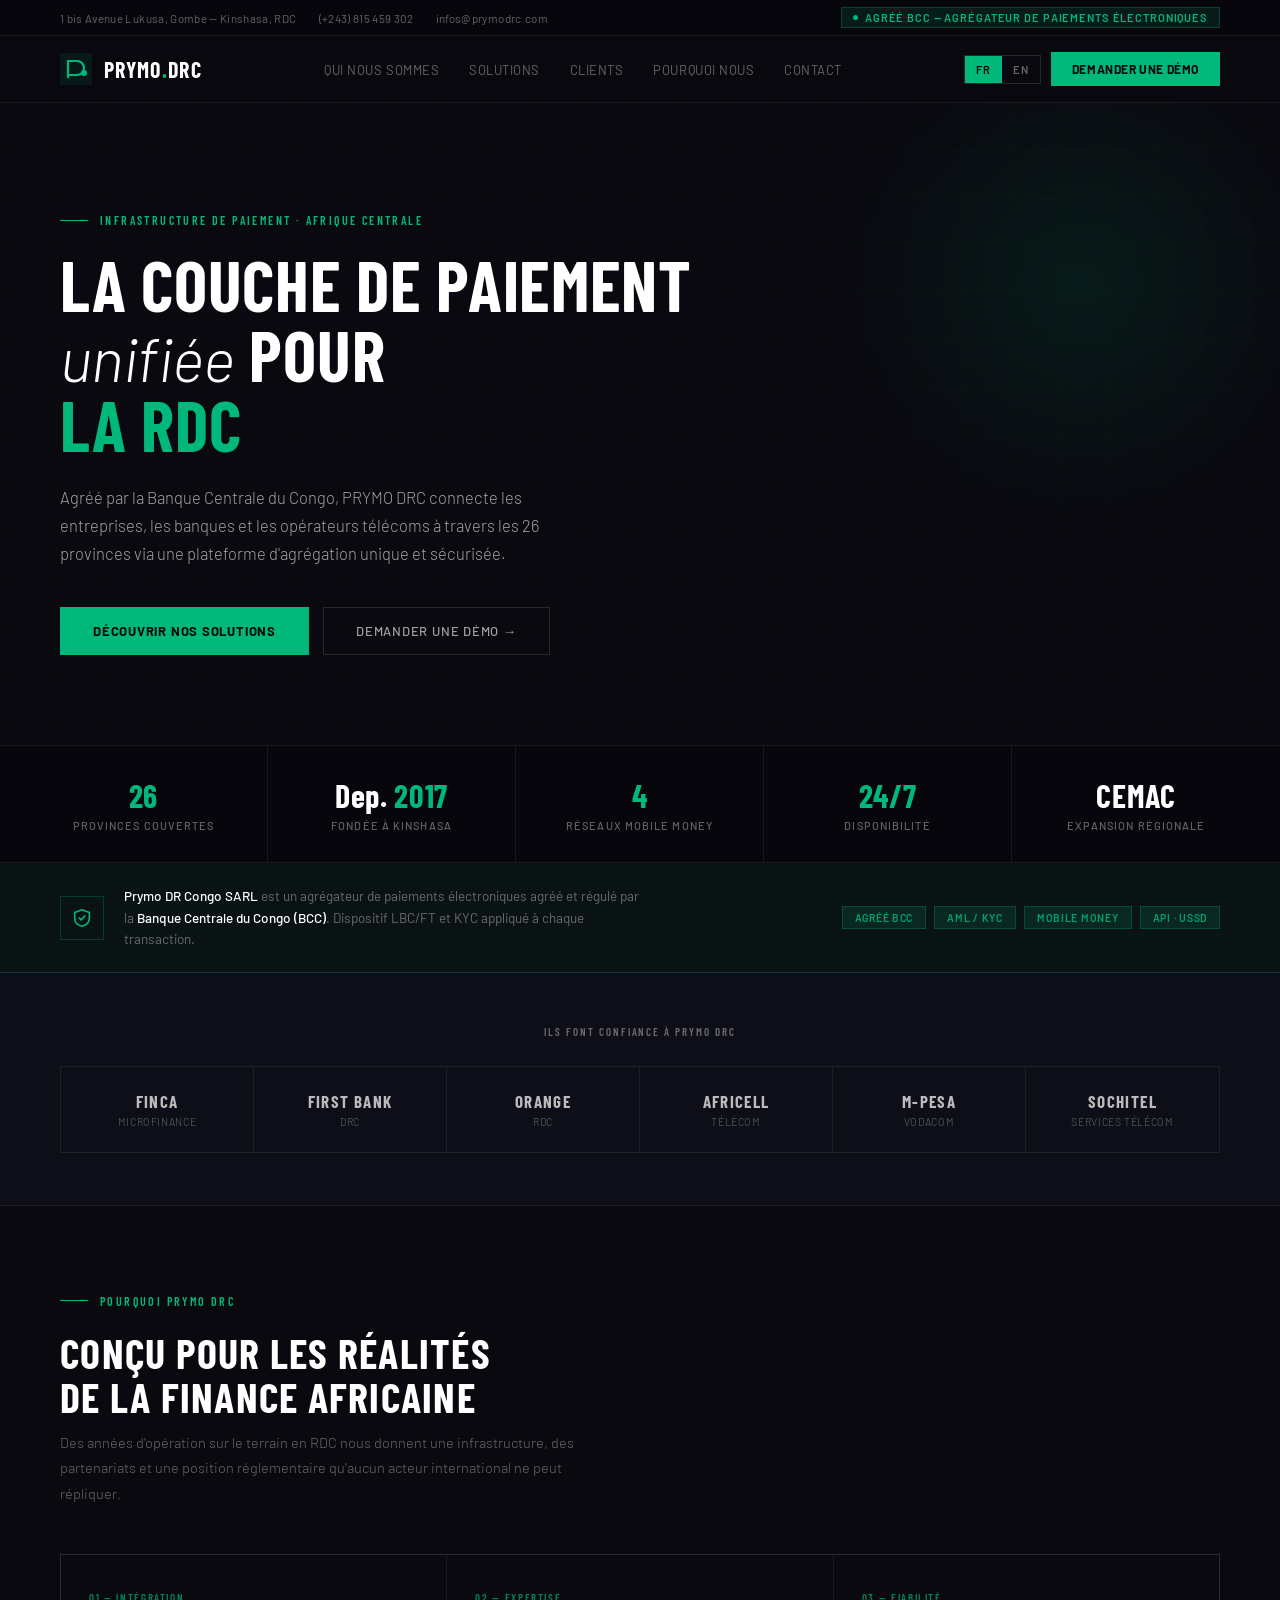
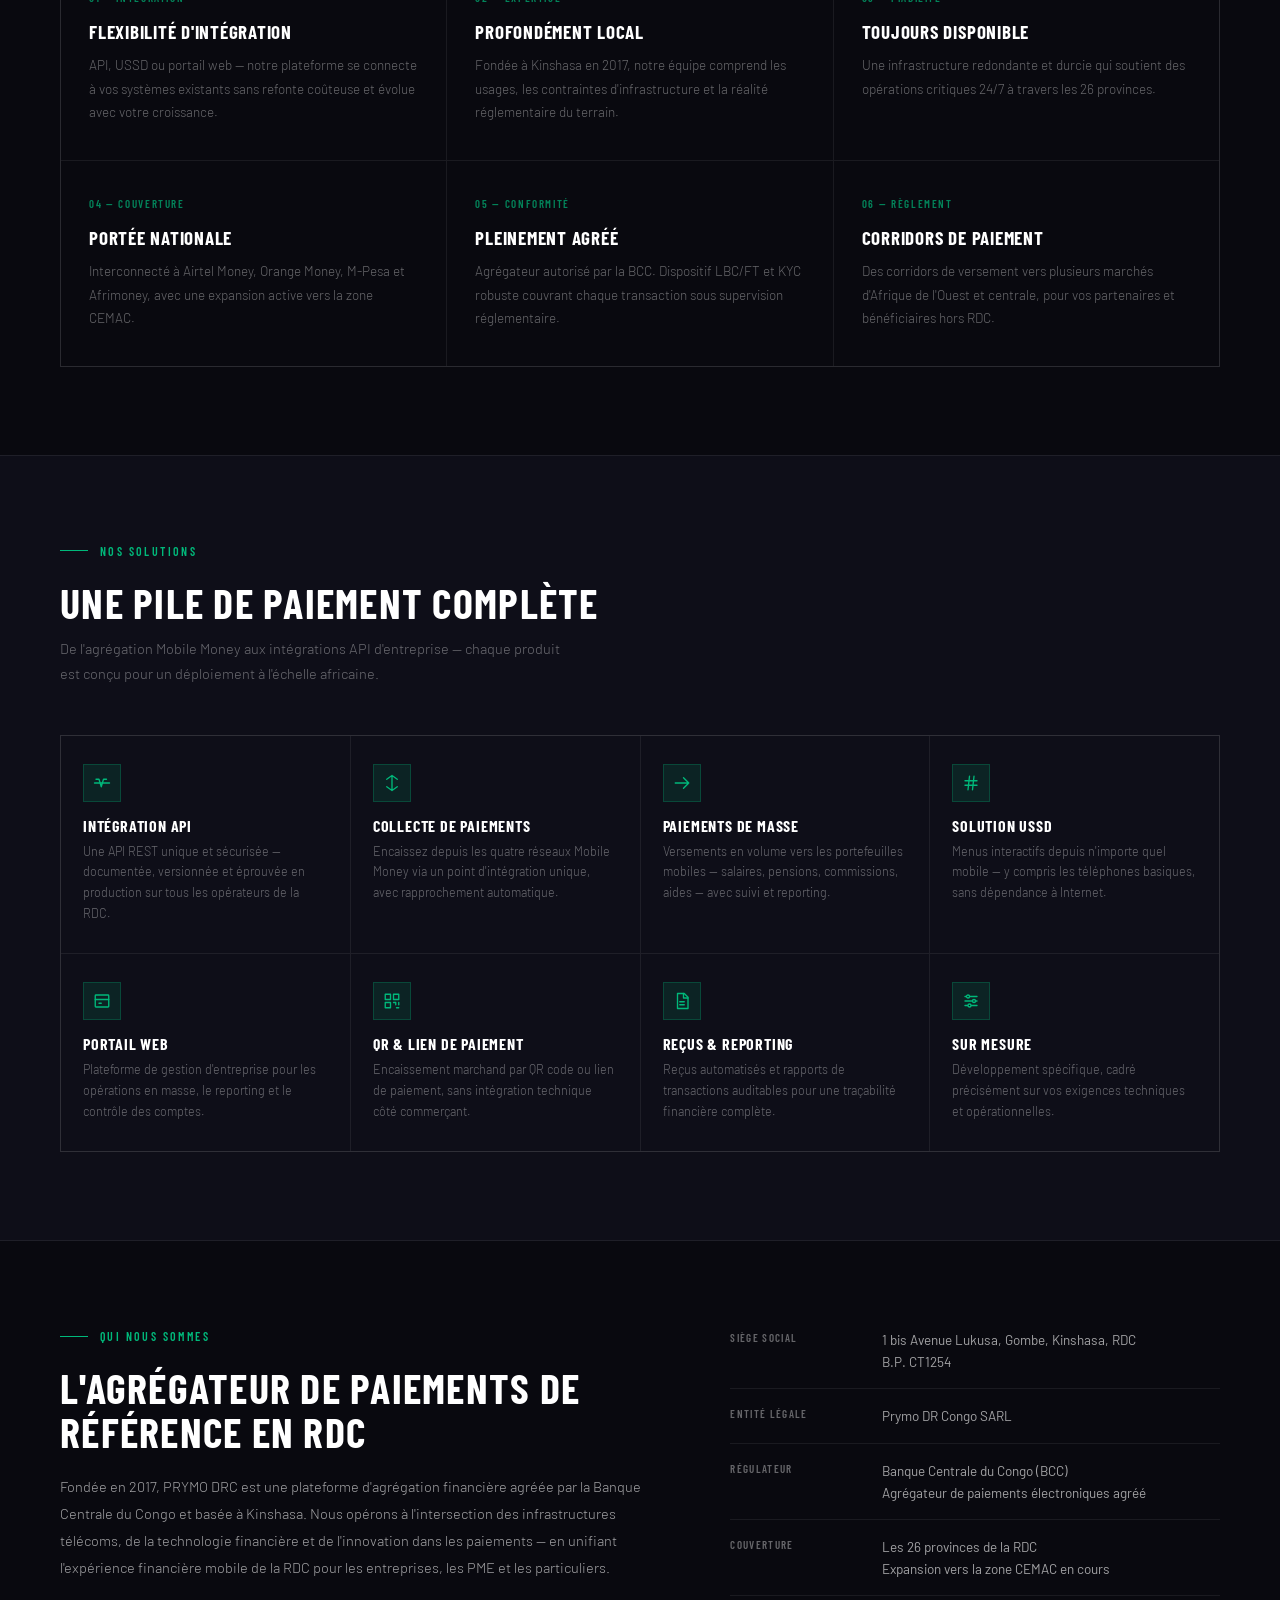
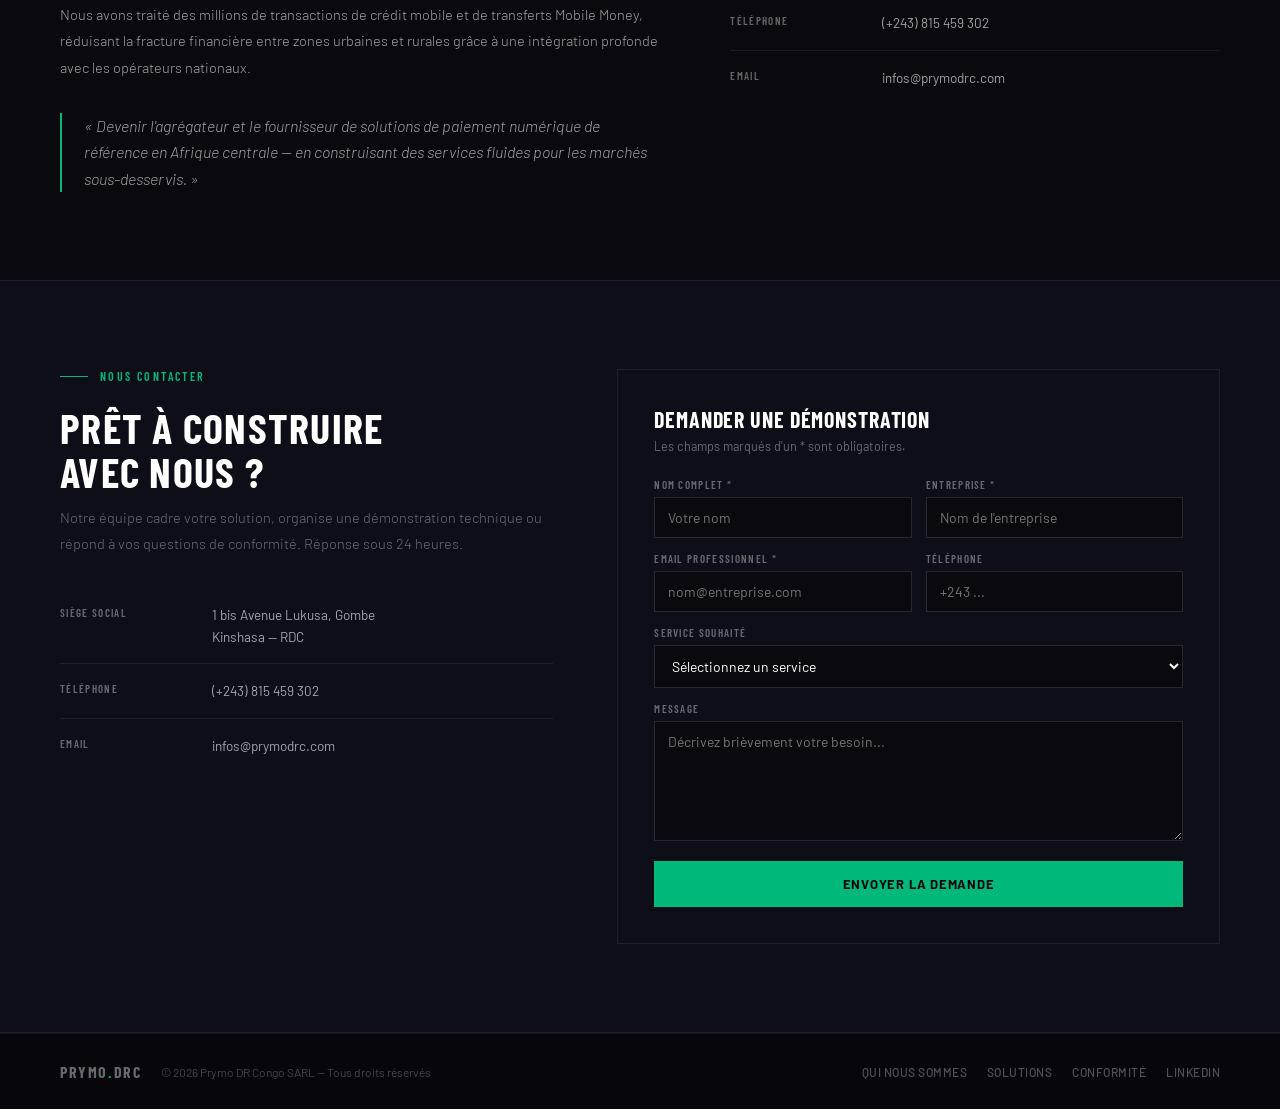
==== index.html @ 3dcab53c "Site prymodrc.com — page bilingue FR/EN, migration Wix vers GitHub Pages Co-Authored-By: Claude Fabl" ====
<!DOCTYPE html>
<html lang="fr">
<head>
<meta charset="UTF-8">
<meta name="viewport" content="width=device-width, initial-scale=1.0">
<title>PRYMO DRC — Agrégateur de paiements agréé BCC</title>
<meta name="description" content="PRYMO DR Congo : agrégateur de paiements électroniques agréé par la Banque Centrale du Congo. Mobile Money, API, USSD et solutions de paiement pour les entreprises en RDC.">
<meta name="author" content="Prymo DR Congo SARL">
<meta name="theme-color" content="#09090F">
<meta property="og:type" content="website">
<meta property="og:title" content="PRYMO DRC — Agrégateur de paiements agréé BCC">
<meta property="og:description" content="La couche de paiement unifiée de la RDC. Agréé par la Banque Centrale du Congo, interconnecté à tous les réseaux Mobile Money.">
<meta property="og:url" content="https://prymodrc.com">
<meta name="twitter:card" content="summary_large_image">
<link rel="canonical" href="https://prymodrc.com">
<link rel="icon" href="favicon.svg" type="image/svg+xml">
<link rel="preconnect" href="https://fonts.googleapis.com">
<link href="https://fonts.googleapis.com/css2?family=Barlow:ital,wght@0,300;0,400;0,500;0,600;0,700;1,300;1,400&family=Barlow+Condensed:wght@500;600;700&display=swap" rel="stylesheet">
<style>
  :root{
    --bg:#09090F; --bg2:#0E0E18; --bg3:#141420; --bg0:#06060C;
    --g:#00B87A; --g-dim:rgba(0,184,122,.12); --g-border:rgba(0,184,122,.25);
    --line:rgba(255,255,255,.07); --line2:rgba(255,255,255,.12);
    --dim:rgba(255,255,255,.38); --mid:rgba(255,255,255,.62); --white:#fff;
    --cond:'Barlow Condensed',sans-serif; --body:'Barlow',sans-serif;
  }
  *{box-sizing:border-box;margin:0;padding:0}
  html{scroll-behavior:smooth;scroll-padding-top:80px}
  body{background:var(--bg);color:var(--white);font-family:var(--body);font-weight:400;font-size:15px;-webkit-font-smoothing:antialiased;overflow-x:hidden}
  a{color:inherit}
  .wrap{max-width:1240px;margin:0 auto;padding:0 40px}

  /* UTILITY BAR */
  .ut{background:var(--bg0);border-bottom:1px solid var(--line);font-size:11.5px;color:var(--dim);letter-spacing:.03em}
  .ut .wrap{display:flex;justify-content:space-between;align-items:center;gap:20px;padding-top:7px;padding-bottom:7px}
  .ut-l{display:flex;gap:22px;flex-wrap:wrap}
  .ut-l a{text-decoration:none;color:var(--dim)} .ut-l a:hover{color:var(--mid)}
  .bcc-pill{display:inline-flex;align-items:center;gap:7px;background:var(--g-dim);border:1px solid var(--g-border);color:var(--g);padding:3px 11px;font-size:11px;letter-spacing:.08em;font-weight:600;text-transform:uppercase;white-space:nowrap}
  .bcc-dot{width:5px;height:5px;border-radius:50%;background:var(--g)}

  /* NAV */
  nav{background:rgba(9,9,15,.97);backdrop-filter:blur(20px);border-bottom:1px solid var(--line);position:sticky;top:0;z-index:100}
  nav .wrap{display:flex;justify-content:space-between;align-items:center;height:66px}
  .logo-mark{display:flex;align-items:center;gap:12px;text-decoration:none}
  .logo-text{font-family:var(--cond);font-size:22px;font-weight:700;letter-spacing:.06em;color:var(--white);text-transform:uppercase}
  .logo-text span{color:var(--g)}
  .nav-links{display:flex;gap:30px;list-style:none}
  .nav-links a{font-size:13px;color:var(--dim);text-decoration:none;letter-spacing:.04em;text-transform:uppercase;transition:color .2s}
  .nav-links a:hover,.nav-links a.active{color:var(--white)}
  .nav-r{display:flex;gap:10px;align-items:center}
  .lang{display:flex;border:1px solid var(--line2)}
  .lang button{background:transparent;border:none;color:var(--dim);font-family:var(--body);font-size:11px;font-weight:600;letter-spacing:.08em;padding:7px 11px;cursor:pointer}
  .lang button.active{background:var(--g);color:var(--bg0)}
  .btn-g{padding:9px 20px;background:var(--g);border:1px solid var(--g);color:var(--bg0);font-size:12px;font-weight:700;cursor:pointer;font-family:var(--body);letter-spacing:.05em;text-transform:uppercase;text-decoration:none;display:inline-block;transition:filter .2s}
  .btn-g:hover{filter:brightness(1.1)}
  .burger{display:none;background:none;border:none;cursor:pointer;padding:8px}
  .burger span{display:block;width:22px;height:2px;background:var(--white);margin:5px 0}
  .mobile{display:none;position:fixed;inset:0;background:var(--bg0);z-index:200;flex-direction:column;align-items:center;justify-content:center;gap:28px}
  .mobile.open{display:flex}
  .mobile a{font-family:var(--cond);font-size:26px;letter-spacing:.06em;text-transform:uppercase;color:var(--white);text-decoration:none}
  .mobile .close{position:absolute;top:20px;right:24px;background:none;border:none;color:var(--white);font-size:30px;cursor:pointer}

  /* HERO */
  .hero{padding:110px 0 90px;position:relative;overflow:hidden}
  .hero-grid{position:absolute;inset:0;background-image:linear-gradient(rgba(0,184,122,.025) 1px,transparent 1px),linear-gradient(90deg,rgba(0,184,122,.025) 1px,transparent 1px);background-size:48px 48px}
  .hero-glow{position:absolute;right:-60px;top:-80px;width:520px;height:520px;border-radius:50%;background:radial-gradient(circle,rgba(0,184,122,.1) 0%,transparent 65%);pointer-events:none}
  .hero-inner{position:relative;z-index:1;max-width:700px}
  .eyebrow{font-family:var(--cond);font-size:12px;font-weight:600;letter-spacing:.2em;text-transform:uppercase;color:var(--g);display:flex;align-items:center;gap:12px;margin-bottom:22px}
  .eyebrow::before{content:'';width:28px;height:1px;background:var(--g);flex-shrink:0}
  .hero h1{font-family:var(--cond);font-size:clamp(44px,6.5vw,70px);line-height:1;font-weight:700;letter-spacing:.01em;text-transform:uppercase;margin-bottom:24px}
  .hero h1 .lo{font-weight:300;font-style:italic;text-transform:none;font-family:var(--body);font-size:.88em;letter-spacing:-.01em}
  .hero h1 .hi{color:var(--g)}
  .hero-sub{font-size:16.5px;font-weight:300;color:var(--mid);line-height:1.7;max-width:540px;margin-bottom:40px}
  .hero-actions{display:flex;gap:14px;flex-wrap:wrap}
  .btn-lg-g{padding:15px 32px;background:var(--g);border:1px solid var(--g);color:var(--bg0);font-size:13px;font-weight:700;font-family:var(--body);letter-spacing:.06em;text-transform:uppercase;text-decoration:none;display:inline-flex;align-items:center;gap:8px;transition:filter .2s}
  .btn-lg-g:hover{filter:brightness(1.1)}
  .btn-lg-o{padding:15px 32px;border:1px solid var(--line2);background:transparent;color:var(--mid);font-size:13px;font-weight:500;font-family:var(--body);letter-spacing:.06em;text-transform:uppercase;text-decoration:none;display:inline-flex;align-items:center;gap:8px;transition:border-color .2s,color .2s}
  .btn-lg-o:hover{border-color:var(--g);color:var(--white)}

  /* STATS */
  .stats{background:var(--bg0);border-top:1px solid var(--line);border-bottom:1px solid var(--line)}
  .stats .wrap{display:grid;grid-template-columns:repeat(5,1fr);padding:0}
  .st{padding:30px 20px;text-align:center;border-right:1px solid var(--line)}
  .st:last-child{border-right:none}
  .st-n{font-family:var(--cond);font-size:32px;font-weight:700;letter-spacing:.02em}
  .st-n span{color:var(--g)}
  .st-l{font-size:11px;font-weight:500;letter-spacing:.1em;text-transform:uppercase;color:var(--dim);margin-top:5px}

  /* COMPLIANCE */
  .comp{background:rgba(0,184,122,.05);border-bottom:1px solid var(--g-border)}
  .comp .wrap{display:flex;align-items:center;justify-content:space-between;gap:24px;padding-top:22px;padding-bottom:22px}
  .comp-l{display:flex;align-items:center;gap:20px}
  .comp-icon{width:44px;height:44px;border:1px solid var(--g-border);display:flex;align-items:center;justify-content:center;flex-shrink:0;color:var(--g)}
  .comp-p{font-size:13.5px;color:var(--dim);line-height:1.6;max-width:520px}
  .comp-p strong{color:var(--white);font-weight:500}
  .comp-tags{display:flex;gap:8px;flex-wrap:wrap;justify-content:flex-end}
  .ctag{font-size:10.5px;font-weight:600;padding:4px 12px;border:1px solid var(--g-border);color:rgba(0,184,122,.85);letter-spacing:.07em;text-transform:uppercase;background:var(--g-dim);white-space:nowrap}

  /* CLIENTS */
  .clients{background:var(--bg2);padding:52px 0;border-bottom:1px solid var(--line)}
  .cli-lbl{font-family:var(--cond);font-size:11px;font-weight:600;letter-spacing:.18em;text-transform:uppercase;color:var(--dim);text-align:center;margin-bottom:28px}
  .logos-row{display:grid;grid-template-columns:repeat(6,1fr);border:1px solid var(--line)}
  .logo-c{padding:24px 12px;display:flex;flex-direction:column;align-items:center;justify-content:center;border-right:1px solid var(--line);gap:4px}
  .logo-c:last-child{border-right:none}
  .logo-c:hover{background:rgba(255,255,255,.03)}
  .lc-n{font-family:var(--cond);font-size:17px;font-weight:700;letter-spacing:.08em;text-transform:uppercase;color:rgba(255,255,255,.72)}
  .lc-s{font-size:10.5px;letter-spacing:.06em;text-transform:uppercase;color:rgba(255,255,255,.28)}

  /* SECTIONS */
  .sec{padding:88px 0}
  .sec-alt{background:var(--bg2);border-top:1px solid var(--line);border-bottom:1px solid var(--line)}
  .sec-h{font-family:var(--cond);font-size:clamp(32px,4vw,42px);font-weight:700;letter-spacing:.03em;text-transform:uppercase;line-height:1.05;margin-bottom:12px}
  .sec-p{font-size:14.5px;font-weight:300;color:var(--dim);line-height:1.75;max-width:520px;margin-bottom:48px}

  /* WHY */
  .why-grid{display:grid;grid-template-columns:repeat(3,1fr);gap:1px;background:var(--line);border:1px solid var(--line)}
  .wc{background:var(--bg);padding:36px 28px;transition:background .2s}
  .wc:hover{background:var(--bg3)}
  .wc-n{font-family:var(--cond);font-size:11px;font-weight:600;letter-spacing:.15em;color:var(--g);opacity:.7;margin-bottom:16px;text-transform:uppercase}
  .wc-t{font-family:var(--cond);font-size:19px;font-weight:700;letter-spacing:.04em;text-transform:uppercase;margin-bottom:10px}
  .wc-b{font-size:13.5px;font-weight:300;color:var(--dim);line-height:1.75}

  /* SOLUTIONS */
  .sol-grid{display:grid;grid-template-columns:repeat(4,1fr);gap:1px;background:var(--line);border:1px solid var(--line)}
  .sc{background:var(--bg2);padding:28px 22px;border-bottom:2px solid transparent;transition:background .2s,border-color .2s}
  .sc:hover{background:var(--bg3);border-bottom-color:var(--g)}
  .sc-icon{width:38px;height:38px;border:1px solid var(--g-border);display:flex;align-items:center;justify-content:center;margin-bottom:14px;color:var(--g);background:var(--g-dim)}
  .sc-icon svg{width:18px;height:18px}
  .sc-t{font-family:var(--cond);font-size:16px;font-weight:700;letter-spacing:.05em;text-transform:uppercase;margin-bottom:6px}
  .sc-d{font-size:12.5px;font-weight:300;color:var(--dim);line-height:1.65}

  /* ABOUT */
  .about-grid{display:grid;grid-template-columns:1.1fr .9fr;gap:72px;align-items:start}
  .ab-body{font-size:14.5px;font-weight:300;color:var(--mid);line-height:1.85;margin-bottom:20px}
  .ab-quote{border-left:2px solid var(--g);padding-left:22px;margin-top:32px}
  .ab-quote p{font-size:16px;font-style:italic;font-weight:300;color:var(--mid);line-height:1.65}
  .ir{display:grid;grid-template-columns:140px 1fr;gap:12px;padding:16px 0;border-bottom:1px solid var(--line);align-items:start}
  .ir:first-child{padding-top:0} .ir:last-child{border-bottom:none}
  .ik{font-family:var(--cond);font-size:11px;font-weight:600;letter-spacing:.12em;text-transform:uppercase;color:var(--dim);padding-top:2px}
  .iv{font-size:13.5px;color:var(--mid);line-height:1.6}
  .iv a{text-decoration:none} .iv a:hover{color:var(--white)}

  /* CONTACT */
  .contact-grid{display:grid;grid-template-columns:.9fr 1.1fr;gap:64px;align-items:start}
  .form{border:1px solid var(--line);background:var(--bg2);padding:36px}
  .form h3{font-family:var(--cond);font-size:22px;font-weight:700;letter-spacing:.04em;text-transform:uppercase;margin-bottom:6px}
  .form-sub{font-size:12.5px;color:var(--dim);margin-bottom:24px}
  .row{display:grid;grid-template-columns:1fr 1fr;gap:14px}
  .fg{display:flex;flex-direction:column;gap:6px;margin-bottom:14px}
  .fg label{font-family:var(--cond);font-size:11px;font-weight:600;letter-spacing:.12em;text-transform:uppercase;color:var(--dim)}
  .fg input,.fg select,.fg textarea{background:var(--bg);border:1px solid var(--line2);color:var(--white);font-family:var(--body);font-size:14px;padding:11px 13px;outline:none;transition:border-color .2s;width:100%}
  .fg input:focus,.fg select:focus,.fg textarea:focus{border-color:var(--g)}
  .fg select option{background:var(--bg)}
  .fg textarea{min-height:120px;resize:vertical}
  .form .btn-lg-g{border:none;cursor:pointer;width:100%;justify-content:center;margin-top:6px}

  /* FOOTER */
  footer{background:var(--bg0);border-top:1px solid var(--line);padding:28px 0}
  footer .wrap{display:flex;justify-content:space-between;align-items:center;gap:20px;flex-wrap:wrap}
  .fl{display:flex;align-items:center;gap:20px;flex-wrap:wrap}
  .f-brand{font-family:var(--cond);font-size:16px;font-weight:700;letter-spacing:.1em;text-transform:uppercase;color:rgba(255,255,255,.4)}
  .f-brand span{color:var(--g)}
  .f-copy{font-size:12px;color:rgba(255,255,255,.25)}
  .f-links{display:flex;gap:20px;flex-wrap:wrap}
  .f-links a{font-size:12px;font-weight:500;letter-spacing:.04em;text-transform:uppercase;color:rgba(255,255,255,.3);text-decoration:none}
  .f-links a:hover{color:rgba(255,255,255,.6)}

  .reveal{opacity:0;transform:translateY(22px);transition:opacity .7s ease,transform .7s ease}
  .reveal.visible{opacity:1;transform:none}

  @media (max-width:1024px){
    .stats .wrap{grid-template-columns:repeat(3,1fr)} .st:nth-child(3n){border-right:none} .st{border-bottom:1px solid var(--line)}
    .why-grid{grid-template-columns:repeat(2,1fr)} .sol-grid{grid-template-columns:repeat(2,1fr)}
    .logos-row{grid-template-columns:repeat(3,1fr)} .logo-c:nth-child(3n){border-right:none} .logo-c{border-bottom:1px solid var(--line)}
    .about-grid,.contact-grid{grid-template-columns:1fr;gap:44px}
    .comp .wrap{flex-direction:column;align-items:flex-start} .comp-tags{justify-content:flex-start}
  }
  @media (max-width:768px){
    .wrap{padding:0 20px}
    .ut{display:none}
    .nav-links,.nav-r .btn-g{display:none} .burger{display:block}
    .hero{padding:72px 0 60px}
    .stats .wrap{grid-template-columns:repeat(2,1fr)} .st:nth-child(3n){border-right:1px solid var(--line)} .st:nth-child(2n){border-right:none} .st:last-child{grid-column:1/-1;border-bottom:none}
    .why-grid,.sol-grid{grid-template-columns:1fr}
    .logos-row{grid-template-columns:repeat(2,1fr)} .logo-c:nth-child(3n){border-right:1px solid var(--line)} .logo-c:nth-child(2n){border-right:none}
    .row{grid-template-columns:1fr} .form{padding:24px}
    .sec{padding:64px 0}
    .ir{grid-template-columns:1fr;gap:4px}
  }
</style>
</head>
<body>

<!-- UTILITY BAR -->
<div class="ut"><div class="wrap">
  <div class="ut-l">
    <span>1 bis Avenue Lukusa, Gombe — Kinshasa, RDC</span>
    <a href="tel:+243815459302">(+243) 815 459 302</a>
    <a href="mailto:infos@prymodrc.com">infos@prymodrc.com</a>
  </div>
  <div class="bcc-pill"><span class="bcc-dot"></span><span data-i18n="ut_pill">Agréé BCC — Agrégateur de paiements électroniques</span></div>
</div></div>

<!-- NAV -->
<nav id="navbar"><div class="wrap">
  <a href="#" class="logo-mark" aria-label="PRYMO DRC">
    <svg width="32" height="32" viewBox="0 0 32 32" fill="none" aria-hidden="true"><rect width="32" height="32" fill="rgba(0,184,122,.1)"/><path d="M8 24V8h9a7 7 0 010 14H8" stroke="#00B87A" stroke-width="2.2" stroke-linecap="square"/><circle cx="24" cy="20" r="3" fill="#00B87A"/></svg>
    <div class="logo-text">PRYMO<span>.</span>DRC</div>
  </a>
  <ul class="nav-links">
    <li><a href="#about" data-i18n="nav_about">Qui nous sommes</a></li>
    <li><a href="#solutions" data-i18n="nav_sol">Solutions</a></li>
    <li><a href="#clients" data-i18n="nav_cli">Clients</a></li>
    <li><a href="#why" data-i18n="nav_why">Pourquoi nous</a></li>
    <li><a href="#contact">Contact</a></li>
  </ul>
  <div class="nav-r">
    <div class="lang"><button class="lang-btn active" onclick="switchLang('fr')">FR</button><button class="lang-btn" onclick="switchLang('en')">EN</button></div>
    <a href="#contact" class="btn-g" data-i18n="nav_cta">Demander une démo</a>
    <button class="burger" aria-label="Menu" onclick="document.querySelector('.mobile').classList.add('open')"><span></span><span></span><span></span></button>
  </div>
</div></nav>
<div class="mobile">
  <button class="close" aria-label="Fermer" onclick="this.parentElement.classList.remove('open')">&#10005;</button>
  <a href="#about" data-i18n="nav_about">Qui nous sommes</a>
  <a href="#solutions" data-i18n="nav_sol">Solutions</a>
  <a href="#clients" data-i18n="nav_cli">Clients</a>
  <a href="#why" data-i18n="nav_why">Pourquoi nous</a>
  <a href="#contact">Contact</a>
  <div class="lang"><button class="lang-btn active" onclick="switchLang('fr')">FR</button><button class="lang-btn" onclick="switchLang('en')">EN</button></div>
</div>

<!-- HERO -->
<section class="hero" id="top">
  <div class="hero-grid"></div><div class="hero-glow"></div>
  <div class="wrap"><div class="hero-inner">
    <div class="eyebrow" data-i18n="hero_ey">Infrastructure de paiement · Afrique centrale</div>
    <h1 data-i18n-html="hero_h1">La couche de paiement<br><span class="lo">unifiée</span> pour<br><span class="hi">la RDC</span></h1>
    <p class="hero-sub" data-i18n="hero_sub">Agréé par la Banque Centrale du Congo, PRYMO DRC connecte les entreprises, les banques et les opérateurs télécoms à travers les 26 provinces via une plateforme d'agrégation unique et sécurisée.</p>
    <div class="hero-actions">
      <a href="#solutions" class="btn-lg-g" data-i18n="hero_b1">Découvrir nos solutions</a>
      <a href="#contact" class="btn-lg-o" data-i18n="hero_b2">Demander une démo →</a>
    </div>
  </div></div>
</section>

<!-- STATS -->
<div class="stats"><div class="wrap">
  <div class="st"><div class="st-n"><span>26</span></div><div class="st-l" data-i18n="st1">Provinces couvertes</div></div>
  <div class="st"><div class="st-n" data-i18n-html="st2n">Dep. <span>2017</span></div><div class="st-l" data-i18n="st2">Fondée à Kinshasa</div></div>
  <div class="st"><div class="st-n"><span>4</span></div><div class="st-l" data-i18n="st3">Réseaux Mobile Money</div></div>
  <div class="st"><div class="st-n"><span>24/7</span></div><div class="st-l" data-i18n="st4">Disponibilité</div></div>
  <div class="st"><div class="st-n">CEMAC</div><div class="st-l" data-i18n="st5">Expansion régionale</div></div>
</div></div>

<!-- COMPLIANCE -->
<div class="comp" id="compliance"><div class="wrap">
  <div class="comp-l">
    <div class="comp-icon"><svg width="22" height="22" viewBox="0 0 24 24" fill="none" stroke="currentColor" stroke-width="1.8" stroke-linecap="round" stroke-linejoin="round"><path d="M12 3l8 3v6c0 5-3.5 8-8 9-4.5-1-8-4-8-9V6l8-3z"/><path d="M9 12l2 2 4-4"/></svg></div>
    <p class="comp-p" data-i18n-html="comp_p"><strong>Prymo DR Congo SARL</strong> est un agrégateur de paiements électroniques agréé et régulé par la <strong>Banque Centrale du Congo (BCC)</strong>. Dispositif LBC/FT et KYC appliqué à chaque transaction.</p>
  </div>
  <div class="comp-tags">
    <div class="ctag" data-i18n="tag1">Agréé BCC</div>
    <div class="ctag">AML / KYC</div>
    <div class="ctag">Mobile Money</div>
    <div class="ctag">API · USSD</div>
  </div>
</div></div>

<!-- CLIENTS -->
<div class="clients" id="clients"><div class="wrap">
  <div class="cli-lbl" data-i18n="cli_lbl">Ils font confiance à PRYMO DRC</div>
  <div class="logos-row">
    <div class="logo-c"><div class="lc-n">FINCA</div><div class="lc-s" data-i18n="cl1">Microfinance</div></div>
    <div class="logo-c"><div class="lc-n">First Bank</div><div class="lc-s">DRC</div></div>
    <div class="logo-c"><div class="lc-n">Orange</div><div class="lc-s">RDC</div></div>
    <div class="logo-c"><div class="lc-n">Africell</div><div class="lc-s" data-i18n="cl4">Télécom</div></div>
    <div class="logo-c"><div class="lc-n">M-Pesa</div><div class="lc-s">Vodacom</div></div>
    <div class="logo-c"><div class="lc-n">Sochitel</div><div class="lc-s" data-i18n="cl6">Services télécom</div></div>
  </div>
</div></div>

<!-- WHY -->
<section class="sec" id="why"><div class="wrap">
  <div class="eyebrow reveal" data-i18n="why_ey">Pourquoi PRYMO DRC</div>
  <div class="sec-h reveal" data-i18n-html="why_h">Conçu pour les réalités<br>de la finance africaine</div>
  <p class="sec-p reveal" data-i18n="why_p">Des années d'opération sur le terrain en RDC nous donnent une infrastructure, des partenariats et une position réglementaire qu'aucun acteur international ne peut répliquer.</p>
  <div class="why-grid reveal">
    <div class="wc"><div class="wc-n" data-i18n="w1n">01 — Intégration</div><div class="wc-t" data-i18n="w1t">Flexibilité d'intégration</div><p class="wc-b" data-i18n="w1b">API, USSD ou portail web — notre plateforme se connecte à vos systèmes existants sans refonte coûteuse et évolue avec votre croissance.</p></div>
    <div class="wc"><div class="wc-n" data-i18n="w2n">02 — Expertise</div><div class="wc-t" data-i18n="w2t">Profondément local</div><p class="wc-b" data-i18n="w2b">Fondée à Kinshasa en 2017, notre équipe comprend les usages, les contraintes d'infrastructure et la réalité réglementaire du terrain.</p></div>
    <div class="wc"><div class="wc-n" data-i18n="w3n">03 — Fiabilité</div><div class="wc-t" data-i18n="w3t">Toujours disponible</div><p class="wc-b" data-i18n="w3b">Une infrastructure redondante et durcie qui soutient des opérations critiques 24/7 à travers les 26 provinces.</p></div>
    <div class="wc"><div class="wc-n" data-i18n="w4n">04 — Couverture</div><div class="wc-t" data-i18n="w4t">Portée nationale</div><p class="wc-b" data-i18n="w4b">Interconnecté à Airtel Money, Orange Money, M-Pesa et Afrimoney, avec une expansion active vers la zone CEMAC.</p></div>
    <div class="wc"><div class="wc-n" data-i18n="w5n">05 — Conformité</div><div class="wc-t" data-i18n="w5t">Pleinement agréé</div><p class="wc-b" data-i18n="w5b">Agrégateur autorisé par la BCC. Dispositif LBC/FT et KYC robuste couvrant chaque transaction sous supervision réglementaire.</p></div>
    <div class="wc"><div class="wc-n" data-i18n="w6n">06 — Règlement</div><div class="wc-t" data-i18n="w6t">Corridors de paiement</div><p class="wc-b" data-i18n="w6b">Des corridors de versement vers plusieurs marchés d'Afrique de l'Ouest et centrale, pour vos partenaires et bénéficiaires hors RDC.</p></div>
  </div>
</div></section>

<!-- SOLUTIONS -->
<section class="sec sec-alt" id="solutions"><div class="wrap">
  <div class="eyebrow reveal" data-i18n="sol_ey">Nos solutions</div>
  <div class="sec-h reveal" data-i18n="sol_h">Une pile de paiement complète</div>
  <p class="sec-p reveal" data-i18n="sol_p">De l'agrégation Mobile Money aux intégrations API d'entreprise — chaque produit est conçu pour un déploiement à l'échelle africaine.</p>
  <div class="sol-grid reveal">
    <div class="sc"><div class="sc-icon"><svg viewBox="0 0 24 24" fill="none" stroke="currentColor" stroke-width="1.8" stroke-linecap="round" stroke-linejoin="round"><path d="M4 7h4l3 10 3-10h4"/><path d="M2 12h20"/></svg></div><div class="sc-t" data-i18n="s1t">Intégration API</div><p class="sc-d" data-i18n="s1d">Une API REST unique et sécurisée — documentée, versionnée et éprouvée en production sur tous les opérateurs de la RDC.</p></div>
    <div class="sc"><div class="sc-icon"><svg viewBox="0 0 24 24" fill="none" stroke="currentColor" stroke-width="1.8" stroke-linecap="round" stroke-linejoin="round"><path d="M12 2v20M5 7l7-5 7 5M5 17l7 5 7-5"/></svg></div><div class="sc-t" data-i18n="s2t">Collecte de paiements</div><p class="sc-d" data-i18n="s2d">Encaissez depuis les quatre réseaux Mobile Money via un point d'intégration unique, avec rapprochement automatique.</p></div>
    <div class="sc"><div class="sc-icon"><svg viewBox="0 0 24 24" fill="none" stroke="currentColor" stroke-width="1.8" stroke-linecap="round" stroke-linejoin="round"><path d="M3 12h18M14 5l7 7-7 7"/></svg></div><div class="sc-t" data-i18n="s3t">Paiements de masse</div><p class="sc-d" data-i18n="s3d">Versements en volume vers les portefeuilles mobiles — salaires, pensions, commissions, aides — avec suivi et reporting.</p></div>
    <div class="sc"><div class="sc-icon"><svg viewBox="0 0 24 24" fill="none" stroke="currentColor" stroke-width="1.8" stroke-linecap="round" stroke-linejoin="round"><path d="M4 9h16M4 15h16M10 3L8 21M16 3l-2 18"/></svg></div><div class="sc-t" data-i18n="s4t">Solution USSD</div><p class="sc-d" data-i18n="s4d">Menus interactifs depuis n'importe quel mobile — y compris les téléphones basiques, sans dépendance à Internet.</p></div>
    <div class="sc"><div class="sc-icon"><svg viewBox="0 0 24 24" fill="none" stroke="currentColor" stroke-width="1.8" stroke-linecap="round" stroke-linejoin="round"><rect x="3" y="4" width="18" height="16" rx="1"/><path d="M3 10h18M8 15h3"/></svg></div><div class="sc-t" data-i18n="s5t">Portail web</div><p class="sc-d" data-i18n="s5d">Plateforme de gestion d'entreprise pour les opérations en masse, le reporting et le contrôle des comptes.</p></div>
    <div class="sc"><div class="sc-icon"><svg viewBox="0 0 24 24" fill="none" stroke="currentColor" stroke-width="1.8" stroke-linecap="round" stroke-linejoin="round"><rect x="3" y="3" width="7" height="7"/><rect x="14" y="3" width="7" height="7"/><rect x="3" y="14" width="7" height="7"/><path d="M14 14h3v3M21 21h-3M21 14v3"/></svg></div><div class="sc-t" data-i18n="s6t">QR & lien de paiement</div><p class="sc-d" data-i18n="s6d">Encaissement marchand par QR code ou lien de paiement, sans intégration technique côté commerçant.</p></div>
    <div class="sc"><div class="sc-icon"><svg viewBox="0 0 24 24" fill="none" stroke="currentColor" stroke-width="1.8" stroke-linecap="round" stroke-linejoin="round"><path d="M6 2h9l5 5v15H6z"/><path d="M14 2v6h6M9 13h6M9 17h6"/></svg></div><div class="sc-t" data-i18n="s7t">Reçus & reporting</div><p class="sc-d" data-i18n="s7d">Reçus automatisés et rapports de transactions auditables pour une traçabilité financière complète.</p></div>
    <div class="sc"><div class="sc-icon"><svg viewBox="0 0 24 24" fill="none" stroke="currentColor" stroke-width="1.8" stroke-linecap="round" stroke-linejoin="round"><path d="M4 6h16M4 12h16M4 18h16"/><circle cx="8" cy="6" r="2" fill="var(--bg2)"/><circle cx="16" cy="12" r="2" fill="var(--bg2)"/><circle cx="10" cy="18" r="2" fill="var(--bg2)"/></svg></div><div class="sc-t" data-i18n="s8t">Sur mesure</div><p class="sc-d" data-i18n="s8d">Développement spécifique, cadré précisément sur vos exigences techniques et opérationnelles.</p></div>
  </div>
</div></section>

<!-- ABOUT -->
<section class="sec" id="about"><div class="wrap"><div class="about-grid">
  <div>
    <div class="eyebrow reveal" data-i18n="ab_ey">Qui nous sommes</div>
    <div class="sec-h reveal" style="margin-bottom:20px" data-i18n="ab_h">L'agrégateur de paiements de référence en RDC</div>
    <p class="ab-body reveal" data-i18n="ab_p1">Fondée en 2017, PRYMO DRC est une plateforme d'agrégation financière agréée par la Banque Centrale du Congo et basée à Kinshasa. Nous opérons à l'intersection des infrastructures télécoms, de la technologie financière et de l'innovation dans les paiements — en unifiant l'expérience financière mobile de la RDC pour les entreprises, les PME et les particuliers.</p>
    <p class="ab-body reveal" data-i18n="ab_p2">Nous avons traité des millions de transactions de crédit mobile et de transferts Mobile Money, réduisant la fracture financière entre zones urbaines et rurales grâce à une intégration profonde avec les opérateurs nationaux.</p>
    <div class="ab-quote reveal"><p data-i18n="ab_q">« Devenir l'agrégateur et le fournisseur de solutions de paiement numérique de référence en Afrique centrale — en construisant des services fluides pour les marchés sous-desservis. »</p></div>
  </div>
  <div class="reveal">
    <div class="ir"><div class="ik" data-i18n="i1k">Siège social</div><div class="iv">1 bis Avenue Lukusa, Gombe, Kinshasa, RDC<br>B.P. CT1254</div></div>
    <div class="ir"><div class="ik" data-i18n="i2k">Entité légale</div><div class="iv">Prymo DR Congo SARL</div></div>
    <div class="ir"><div class="ik" data-i18n="i3k">Régulateur</div><div class="iv" data-i18n-html="i3v">Banque Centrale du Congo (BCC)<br>Agrégateur de paiements électroniques agréé</div></div>
    <div class="ir"><div class="ik" data-i18n="i4k">Couverture</div><div class="iv" data-i18n-html="i4v">Les 26 provinces de la RDC<br>Expansion vers la zone CEMAC en cours</div></div>
    <div class="ir"><div class="ik" data-i18n="i5k">Téléphone</div><div class="iv"><a href="tel:+243815459302">(+243) 815 459 302</a></div></div>
    <div class="ir"><div class="ik">Email</div><div class="iv"><a href="mailto:infos@prymodrc.com">infos@prymodrc.com</a></div></div>
  </div>
</div></div></section>

<!-- CONTACT -->
<section class="sec sec-alt" id="contact"><div class="wrap"><div class="contact-grid">
  <div>
    <div class="eyebrow reveal" data-i18n="ct_ey">Nous contacter</div>
    <div class="sec-h reveal" data-i18n-html="ct_h">Prêt à construire<br>avec nous ?</div>
    <p class="sec-p reveal" data-i18n="ct_p">Notre équipe cadre votre solution, organise une démonstration technique ou répond à vos questions de conformité. Réponse sous 24 heures.</p>
    <div class="reveal">
      <div class="ir"><div class="ik" data-i18n="i1k">Siège social</div><div class="iv">1 bis Avenue Lukusa, Gombe<br>Kinshasa — RDC</div></div>
      <div class="ir"><div class="ik" data-i18n="i5k">Téléphone</div><div class="iv"><a href="tel:+243815459302">(+243) 815 459 302</a></div></div>
      <div class="ir"><div class="ik">Email</div><div class="iv"><a href="mailto:infos@prymodrc.com">infos@prymodrc.com</a></div></div>
    </div>
  </div>
  <div class="form reveal">
    <h3 data-i18n="fm_h">Demander une démonstration</h3>
    <p class="form-sub" data-i18n="fm_sub">Les champs marqués d'un * sont obligatoires.</p>
    <form id="contactForm" action="https://formsubmit.co/infos@prymodrc.com" method="POST">
      <input type="hidden" name="_subject" id="emailSubject" value="Nouvelle demande depuis prymodrc.com">
      <input type="hidden" name="_next" value="https://prymodrc.com/#contact">
      <input type="hidden" name="_captcha" value="true">
      <input type="hidden" name="_template" value="table">
      <input type="text" name="_honey" style="display:none">
      <div class="row">
        <div class="fg"><label data-i18n="f_name">Nom complet *</label><input type="text" name="name" required data-i18n-ph="f_name_ph" placeholder="Votre nom"></div>
        <div class="fg"><label data-i18n="f_co">Entreprise *</label><input type="text" name="company" required data-i18n-ph="f_co_ph" placeholder="Nom de l'entreprise"></div>
      </div>
      <div class="row">
        <div class="fg"><label data-i18n="f_mail">Email professionnel *</label><input type="email" name="email" required placeholder="nom@entreprise.com"></div>
        <div class="fg"><label data-i18n="f_ph">Téléphone</label><input type="tel" name="phone" placeholder="+243 ..."></div>
      </div>
      <div class="fg"><label data-i18n="f_serv">Service souhaité</label>
        <select name="service">
          <option value="" data-i18n="f_sel">Sélectionnez un service</option>
          <option data-i18n="s1t">Intégration API</option>
          <option data-i18n="s2t">Collecte de paiements</option>
          <option data-i18n="s3t">Paiements de masse</option>
          <option data-i18n="s4t">Solution USSD</option>
          <option data-i18n="s5t">Portail web</option>
          <option data-i18n="s6t">QR & lien de paiement</option>
          <option data-i18n="s8t">Sur mesure</option>
        </select>
      </div>
      <div class="fg"><label>Message</label><textarea name="message" data-i18n-ph="f_msg_ph" placeholder="Décrivez brièvement votre besoin..."></textarea></div>
      <button type="submit" class="btn-lg-g" data-i18n="f_send">Envoyer la demande</button>
    </form>
  </div>
</div></div></section>

<!-- FOOTER -->
<footer><div class="wrap">
  <div class="fl">
    <div class="f-brand">PRYMO<span>.</span>DRC</div>
    <div class="f-copy" data-i18n="ft_copy">© 2026 Prymo DR Congo SARL — Tous droits réservés</div>
  </div>
  <div class="f-links">
    <a href="#about" data-i18n="nav_about">Qui nous sommes</a>
    <a href="#solutions" data-i18n="nav_sol">Solutions</a>
    <a href="#compliance" data-i18n="ft_comp">Conformité</a>
    <a href="https://www.linkedin.com/company/prymodrc" target="_blank" rel="noopener">LinkedIn</a>
  </div>
</div></footer>

<script>
const T={
fr:{ut_pill:"Agréé BCC — Agrégateur de paiements électroniques",nav_about:"Qui nous sommes",nav_sol:"Solutions",nav_cli:"Clients",nav_why:"Pourquoi nous",nav_cta:"Demander une démo",
hero_ey:"Infrastructure de paiement · Afrique centrale",hero_h1:'La couche de paiement<br><span class="lo">unifiée</span> pour<br><span class="hi">la RDC</span>',
hero_sub:"Agréé par la Banque Centrale du Congo, PRYMO DRC connecte les entreprises, les banques et les opérateurs télécoms à travers les 26 provinces via une plateforme d'agrégation unique et sécurisée.",
hero_b1:"Découvrir nos solutions",hero_b2:"Demander une démo →",
st1:"Provinces couvertes",st2n:'Dep. <span>2017</span>',st2:"Fondée à Kinshasa",st3:"Réseaux Mobile Money",st4:"Disponibilité",st5:"Expansion régionale",
comp_p:'<strong>Prymo DR Congo SARL</strong> est un agrégateur de paiements électroniques agréé et régulé par la <strong>Banque Centrale du Congo (BCC)</strong>. Dispositif LBC/FT et KYC appliqué à chaque transaction.',tag1:"Agréé BCC",
cli_lbl:"Ils font confiance à PRYMO DRC",cl1:"Microfinance",cl4:"Télécom",cl6:"Services télécom",
why_ey:"Pourquoi PRYMO DRC",why_h:"Conçu pour les réalités<br>de la finance africaine",why_p:"Des années d'opération sur le terrain en RDC nous donnent une infrastructure, des partenariats et une position réglementaire qu'aucun acteur international ne peut répliquer.",
w1n:"01 — Intégration",w1t:"Flexibilité d'intégration",w1b:"API, USSD ou portail web — notre plateforme se connecte à vos systèmes existants sans refonte coûteuse et évolue avec votre croissance.",
w2n:"02 — Expertise",w2t:"Profondément local",w2b:"Fondée à Kinshasa en 2017, notre équipe comprend les usages, les contraintes d'infrastructure et la réalité réglementaire du terrain.",
w3n:"03 — Fiabilité",w3t:"Toujours disponible",w3b:"Une infrastructure redondante et durcie qui soutient des opérations critiques 24/7 à travers les 26 provinces.",
w4n:"04 — Couverture",w4t:"Portée nationale",w4b:"Interconnecté à Airtel Money, Orange Money, M-Pesa et Afrimoney, avec une expansion active vers la zone CEMAC.",
w5n:"05 — Conformité",w5t:"Pleinement agréé",w5b:"Agrégateur autorisé par la BCC. Dispositif LBC/FT et KYC robuste couvrant chaque transaction sous supervision réglementaire.",
w6n:"06 — Règlement",w6t:"Corridors de paiement",w6b:"Des corridors de versement vers plusieurs marchés d'Afrique de l'Ouest et centrale, pour vos partenaires et bénéficiaires hors RDC.",
sol_ey:"Nos solutions",sol_h:"Une pile de paiement complète",sol_p:"De l'agrégation Mobile Money aux intégrations API d'entreprise — chaque produit est conçu pour un déploiement à l'échelle africaine.",
s1t:"Intégration API",s1d:"Une API REST unique et sécurisée — documentée, versionnée et éprouvée en production sur tous les opérateurs de la RDC.",
s2t:"Collecte de paiements",s2d:"Encaissez depuis les quatre réseaux Mobile Money via un point d'intégration unique, avec rapprochement automatique.",
s3t:"Paiements de masse",s3d:"Versements en volume vers les portefeuilles mobiles — salaires, pensions, commissions, aides — avec suivi et reporting.",
s4t:"Solution USSD",s4d:"Menus interactifs depuis n'importe quel mobile — y compris les téléphones basiques, sans dépendance à Internet.",
s5t:"Portail web",s5d:"Plateforme de gestion d'entreprise pour les opérations en masse, le reporting et le contrôle des comptes.",
s6t:"QR & lien de paiement",s6d:"Encaissement marchand par QR code ou lien de paiement, sans intégration technique côté commerçant.",
s7t:"Reçus & reporting",s7d:"Reçus automatisés et rapports de transactions auditables pour une traçabilité financière complète.",
s8t:"Sur mesure",s8d:"Développement spécifique, cadré précisément sur vos exigences techniques et opérationnelles.",
ab_ey:"Qui nous sommes",ab_h:"L'agrégateur de paiements de référence en RDC",
ab_p1:"Fondée en 2017, PRYMO DRC est une plateforme d'agrégation financière agréée par la Banque Centrale du Congo et basée à Kinshasa. Nous opérons à l'intersection des infrastructures télécoms, de la technologie financière et de l'innovation dans les paiements — en unifiant l'expérience financière mobile de la RDC pour les entreprises, les PME et les particuliers.",
ab_p2:"Nous avons traité des millions de transactions de crédit mobile et de transferts Mobile Money, réduisant la fracture financière entre zones urbaines et rurales grâce à une intégration profonde avec les opérateurs nationaux.",
ab_q:"« Devenir l'agrégateur et le fournisseur de solutions de paiement numérique de référence en Afrique centrale — en construisant des services fluides pour les marchés sous-desservis. »",
i1k:"Siège social",i2k:"Entité légale",i3k:"Régulateur",i3v:"Banque Centrale du Congo (BCC)<br>Agrégateur de paiements électroniques agréé",i4k:"Couverture",i4v:"Les 26 provinces de la RDC<br>Expansion vers la zone CEMAC en cours",i5k:"Téléphone",
ct_ey:"Nous contacter",ct_h:"Prêt à construire<br>avec nous ?",ct_p:"Notre équipe cadre votre solution, organise une démonstration technique ou répond à vos questions de conformité. Réponse sous 24 heures.",
fm_h:"Demander une démonstration",fm_sub:"Les champs marqués d'un * sont obligatoires.",f_name:"Nom complet *",f_name_ph:"Votre nom",f_co:"Entreprise *",f_co_ph:"Nom de l'entreprise",f_mail:"Email professionnel *",f_ph:"Téléphone",f_serv:"Service souhaité",f_sel:"Sélectionnez un service",f_msg_ph:"Décrivez brièvement votre besoin...",f_send:"Envoyer la demande",
ft_copy:"© 2026 Prymo DR Congo SARL — Tous droits réservés",ft_comp:"Conformité"},
en:{ut_pill:"BCC Licensed — Electronic Payment Aggregator",nav_about:"Who we are",nav_sol:"Solutions",nav_cli:"Clients",nav_why:"Why us",nav_cta:"Request a demo",
hero_ey:"Payment infrastructure · Central Africa",hero_h1:'The <span class="lo">unified</span><br>payment layer<br>for <span class="hi">the DRC</span>',
hero_sub:"Licensed by the Banque Centrale du Congo, PRYMO DRC connects enterprises, banks and telecom operators across all 26 provinces through a single, secure aggregation platform.",
hero_b1:"Discover our solutions",hero_b2:"Request a demo →",
st1:"Provinces covered",st2n:'Est. <span>2017</span>',st2:"Founded in Kinshasa",st3:"Mobile Money networks",st4:"Availability",st5:"Regional expansion",
comp_p:'<strong>Prymo DR Congo SARL</strong> is an authorized electronic payment aggregator regulated by the <strong>Banque Centrale du Congo (BCC)</strong>. Full AML/CFT and KYC framework applied to every transaction.',tag1:"BCC Licensed",
cli_lbl:"Trusted by leading institutions and operators across the DRC",cl1:"Microfinance",cl4:"Telecom",cl6:"Telecom services",
why_ey:"Why PRYMO DRC",why_h:"Built for the realities<br>of African finance",why_p:"Years of ground-level operation in the DRC give us infrastructure, partnerships and regulatory standing that no international player can replicate.",
w1n:"01 — Integration",w1t:"Plug-in flexibility",w1b:"API, USSD or web portal — our platform connects to any existing system without a costly overhaul, scaling cleanly with your growth.",
w2n:"02 — Expertise",w2t:"Deeply local",w2b:"Founded in Kinshasa in 2017, our team understands user behaviour, infrastructure constraints and the regulatory reality on the ground.",
w3n:"03 — Reliability",w3t:"Always on",w3b:"Hardened, redundant infrastructure supporting critical operations 24/7 across all 26 provinces.",
w4n:"04 — Coverage",w4t:"National reach",w4b:"Integrated with Airtel Money, Orange Money, M-Pesa and Afrimoney, with active expansion into the CEMAC zone.",
w5n:"05 — Compliance",w5t:"Fully licensed",w5b:"BCC-authorized aggregator. Robust AML/CFT and KYC framework covering every transaction under full regulatory oversight.",
w6n:"06 — Settlement",w6t:"Payout corridors",w6b:"Payout corridors into several West and Central African markets, for your partners and beneficiaries outside the DRC.",
sol_ey:"Our solutions",sol_h:"A complete payments stack",sol_p:"From Mobile Money aggregation to enterprise API integrations — every product built for African deployment at scale.",
s1t:"API Integration",s1d:"Single secure REST API — documented, versioned and production-tested across all DRC operators.",
s2t:"Payment collection",s2d:"Collect from all four Mobile Money networks through a single integration point, with automatic reconciliation.",
s3t:"Bulk payouts",s3d:"High-volume disbursements to mobile wallets — salaries, pensions, commissions, aid — with tracking and reporting.",
s4t:"USSD solution",s4d:"Interactive menus from any mobile — including feature phones, with zero internet dependency.",
s5t:"Web portal",s5d:"Enterprise management platform for bulk operations, reporting and account control.",
s6t:"QR & payment link",s6d:"Merchant collection by QR code or payment link, with no technical integration on the merchant side.",
s7t:"Receipts & reporting",s7d:"Automated receipts and audit-ready transaction reports for full financial traceability.",
s8t:"Tailor-made",s8d:"Custom development scoped precisely to your technical and operational requirements.",
ab_ey:"Who we are",ab_h:"The DRC's leading payment aggregator",
ab_p1:"Founded in 2017, PRYMO DRC is a financial aggregation platform licensed by the Banque Centrale du Congo and headquartered in Kinshasa. We operate at the intersection of telecom infrastructure, financial technology and payment innovation — unifying the DRC's mobile financial experience for enterprises, SMEs and individuals.",
ab_p2:"We have processed millions of mobile airtime transactions and Mobile Money transfers, bridging the financial gap between urban and rural areas through deep national operator integration.",
ab_q:"“To become the leading aggregator and provider of digital payment solutions in Central Africa — building seamless services for underserved markets.”",
i1k:"Headquarters",i2k:"Legal entity",i3k:"Regulator",i3v:"Banque Centrale du Congo (BCC)<br>Authorized electronic payment aggregator",i4k:"Coverage",i4v:"All 26 provinces of the DRC<br>CEMAC zone expansion underway",i5k:"Phone",
ct_ey:"Get in touch",ct_h:"Ready to build<br>with us?",ct_p:"Our team will scope a solution, arrange a technical demo or answer compliance questions. We respond within 24 hours.",
fm_h:"Request a demonstration",fm_sub:"Fields marked with * are required.",f_name:"Full name *",f_name_ph:"Your name",f_co:"Company *",f_co_ph:"Company name",f_mail:"Business email *",f_ph:"Phone",f_serv:"Service of interest",f_sel:"Select a service",f_msg_ph:"Briefly describe your needs...",f_send:"Send request",
ft_copy:"© 2026 Prymo DR Congo SARL — All rights reserved",ft_comp:"Compliance"}};
let currentLang='fr';
try{if(localStorage.getItem('prymo_lang')==='en')currentLang='en';}catch(e){}
function switchLang(lang){
  currentLang=lang;try{localStorage.setItem('prymo_lang',lang);}catch(e){}
  document.documentElement.lang=lang;
  document.querySelectorAll('.lang-btn').forEach(b=>b.classList.toggle('active',b.textContent.trim()===lang.toUpperCase()));
  const t=T[lang];
  document.querySelectorAll('[data-i18n]').forEach(el=>{const k=el.getAttribute('data-i18n');if(t[k]!==undefined)el.textContent=t[k];});
  document.querySelectorAll('[data-i18n-html]').forEach(el=>{const k=el.getAttribute('data-i18n-html');if(t[k]!==undefined)el.innerHTML=t[k];});
  document.querySelectorAll('[data-i18n-ph]').forEach(el=>{const k=el.getAttribute('data-i18n-ph');if(t[k]!==undefined)el.placeholder=t[k];});
  document.title=lang==='fr'?"PRYMO DRC — Agrégateur de paiements agréé BCC":"PRYMO DRC — BCC-licensed payment aggregator";
  document.querySelector('.mobile').classList.remove('open');
}
const ro=new IntersectionObserver(es=>es.forEach(e=>{if(e.isIntersecting){e.target.classList.add('visible');ro.unobserve(e.target);}}),{threshold:.1});
document.querySelectorAll('.reveal').forEach(el=>ro.observe(el));
document.querySelectorAll('.mobile a').forEach(a=>a.addEventListener('click',()=>document.querySelector('.mobile').classList.remove('open')));
const sects=document.querySelectorAll('section[id],div.clients[id]'),nl=document.querySelectorAll('.nav-links a');
window.addEventListener('scroll',()=>{let c='';sects.forEach(s=>{if(window.scrollY>=s.offsetTop-140)c=s.id;});nl.forEach(l=>l.classList.toggle('active',l.getAttribute('href')==='#'+c));});
document.getElementById('contactForm').addEventListener('submit',()=>{document.getElementById('emailSubject').value=currentLang==='fr'?'Nouvelle demande depuis prymodrc.com':'New request from prymodrc.com';});
switchLang(currentLang);
</script>
</body>
</html>
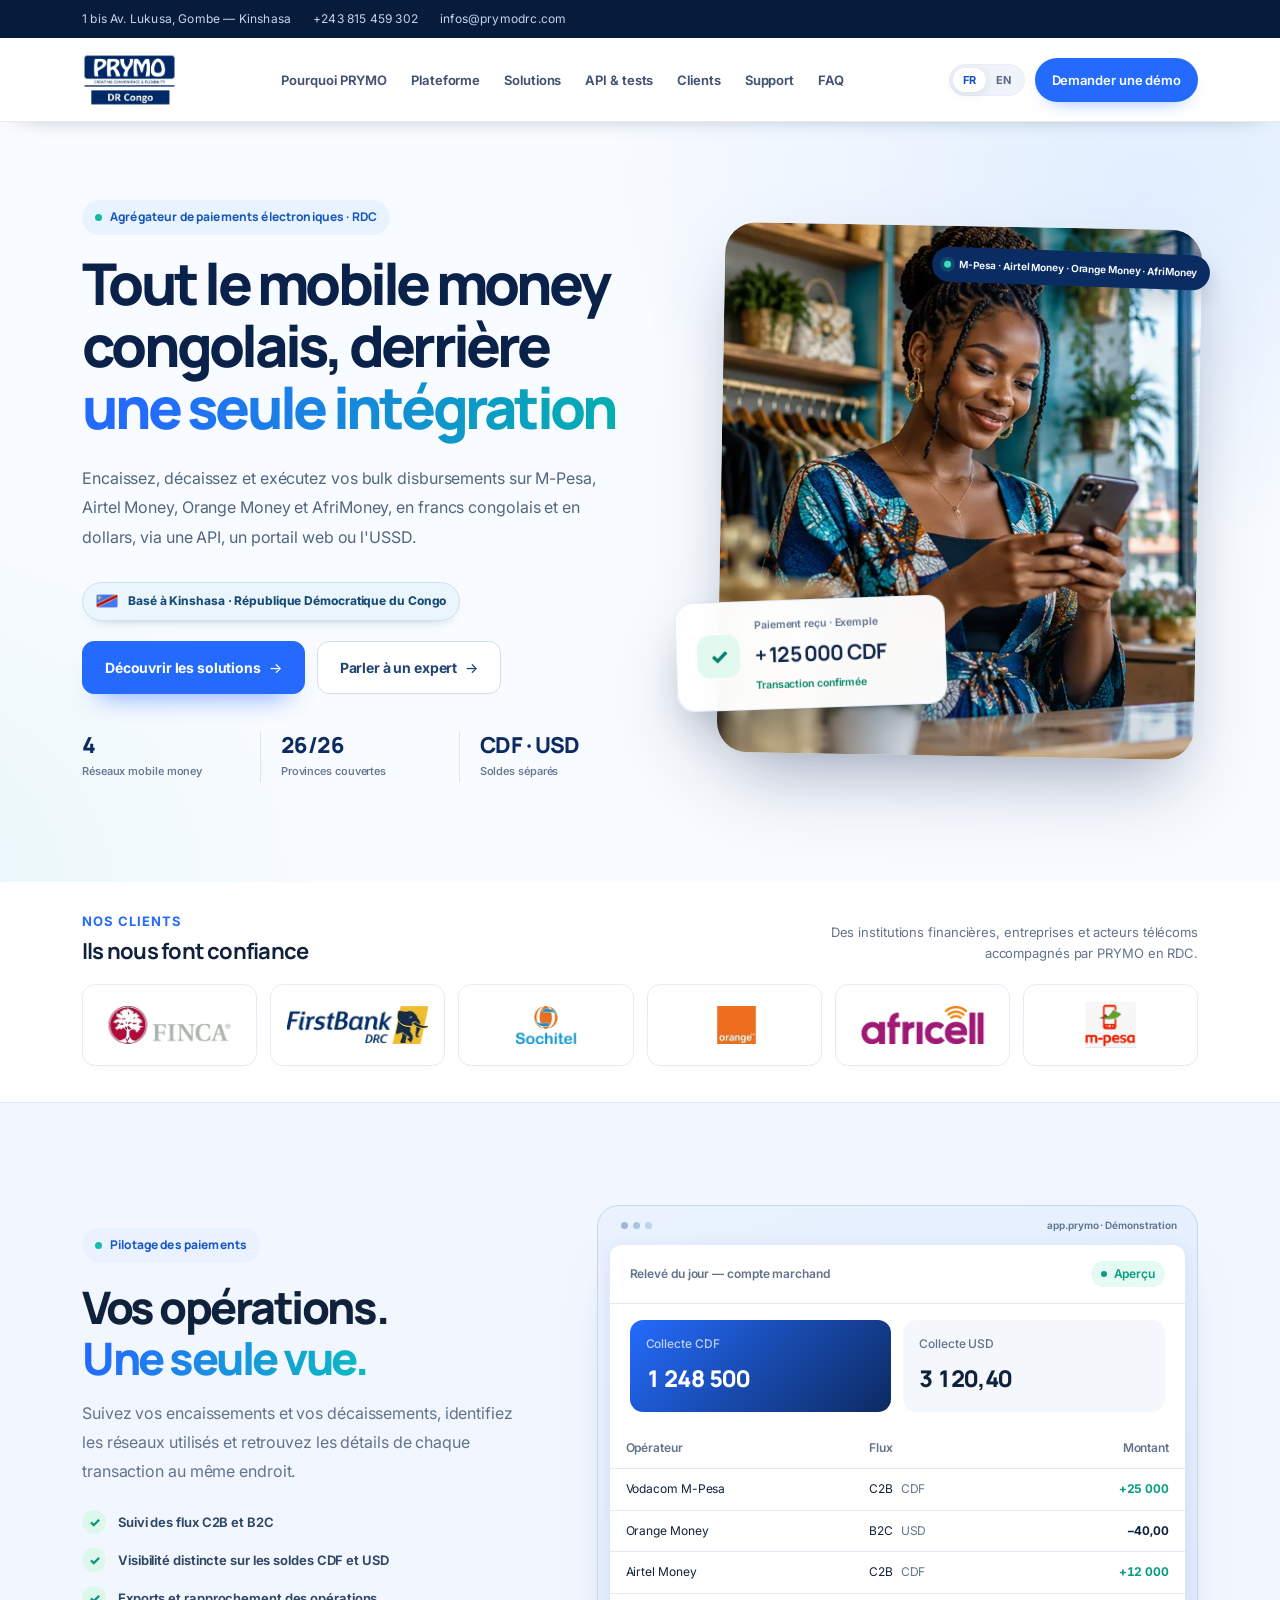
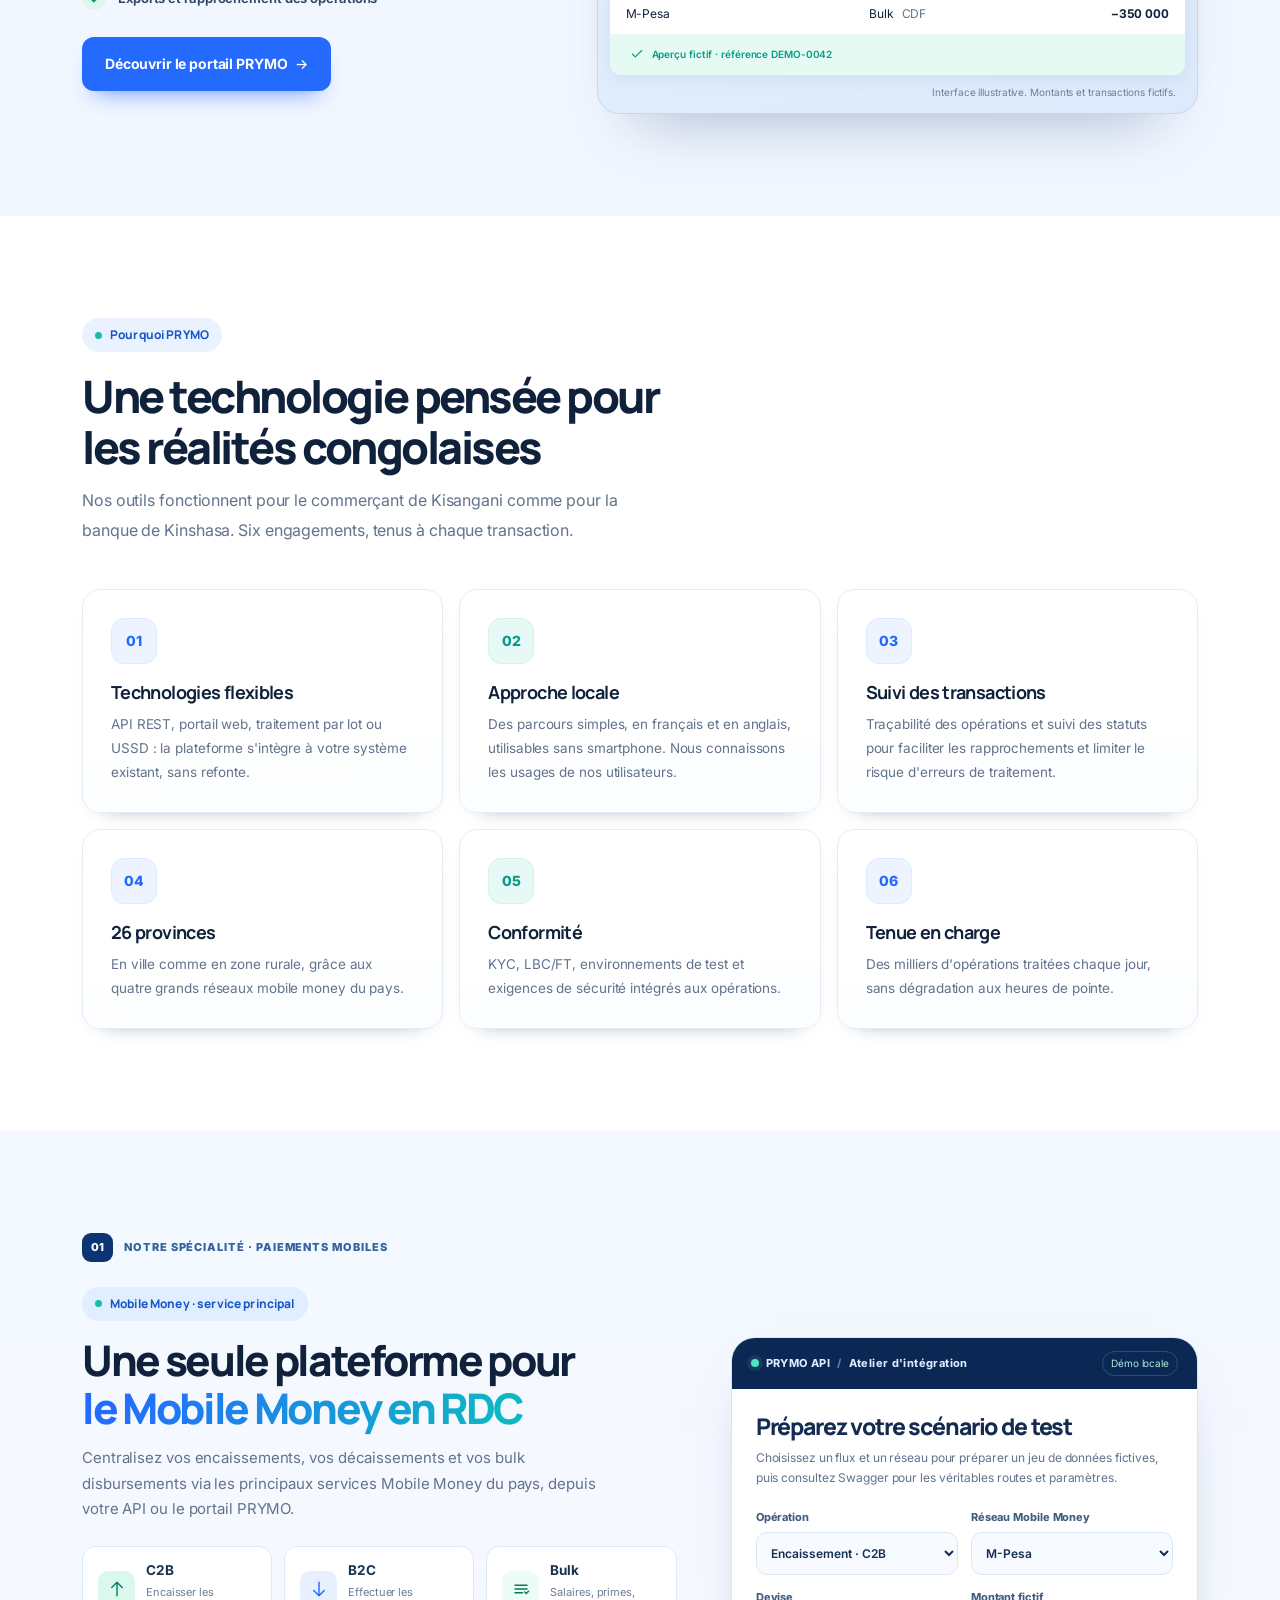
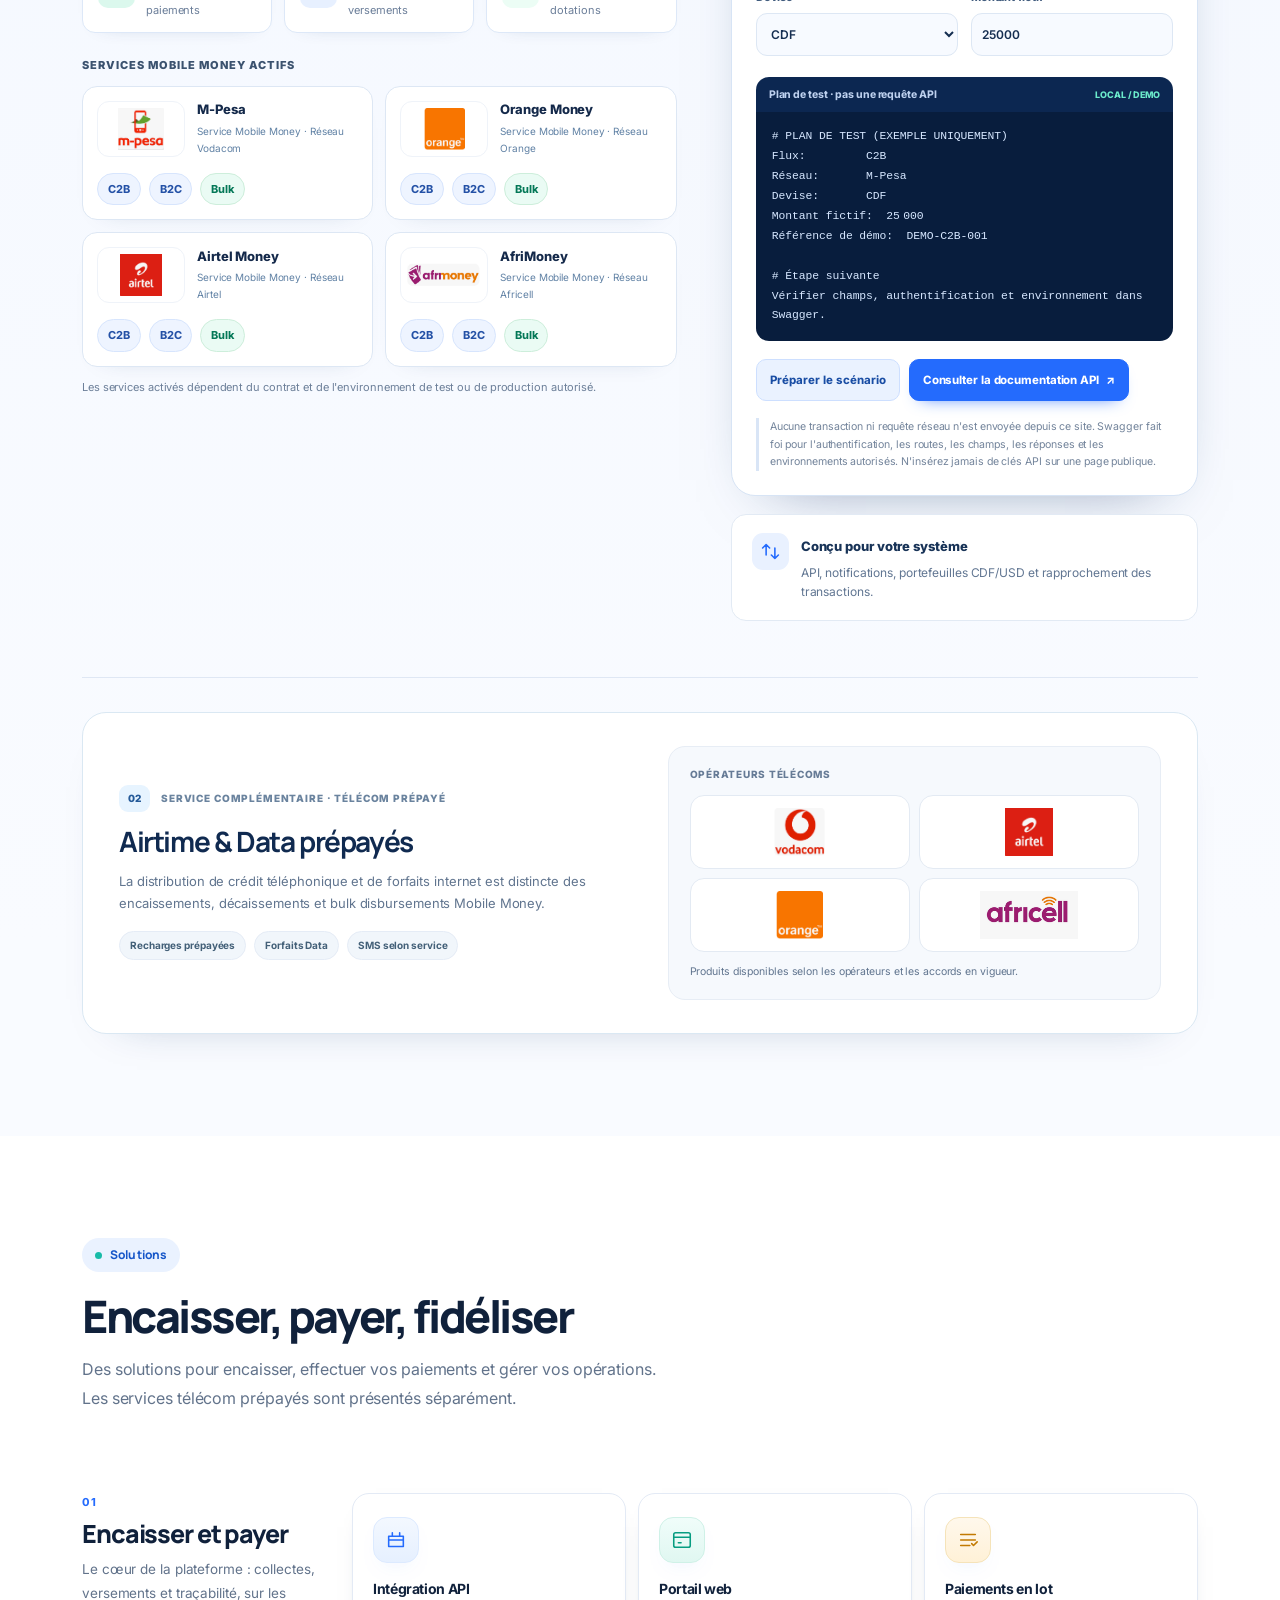
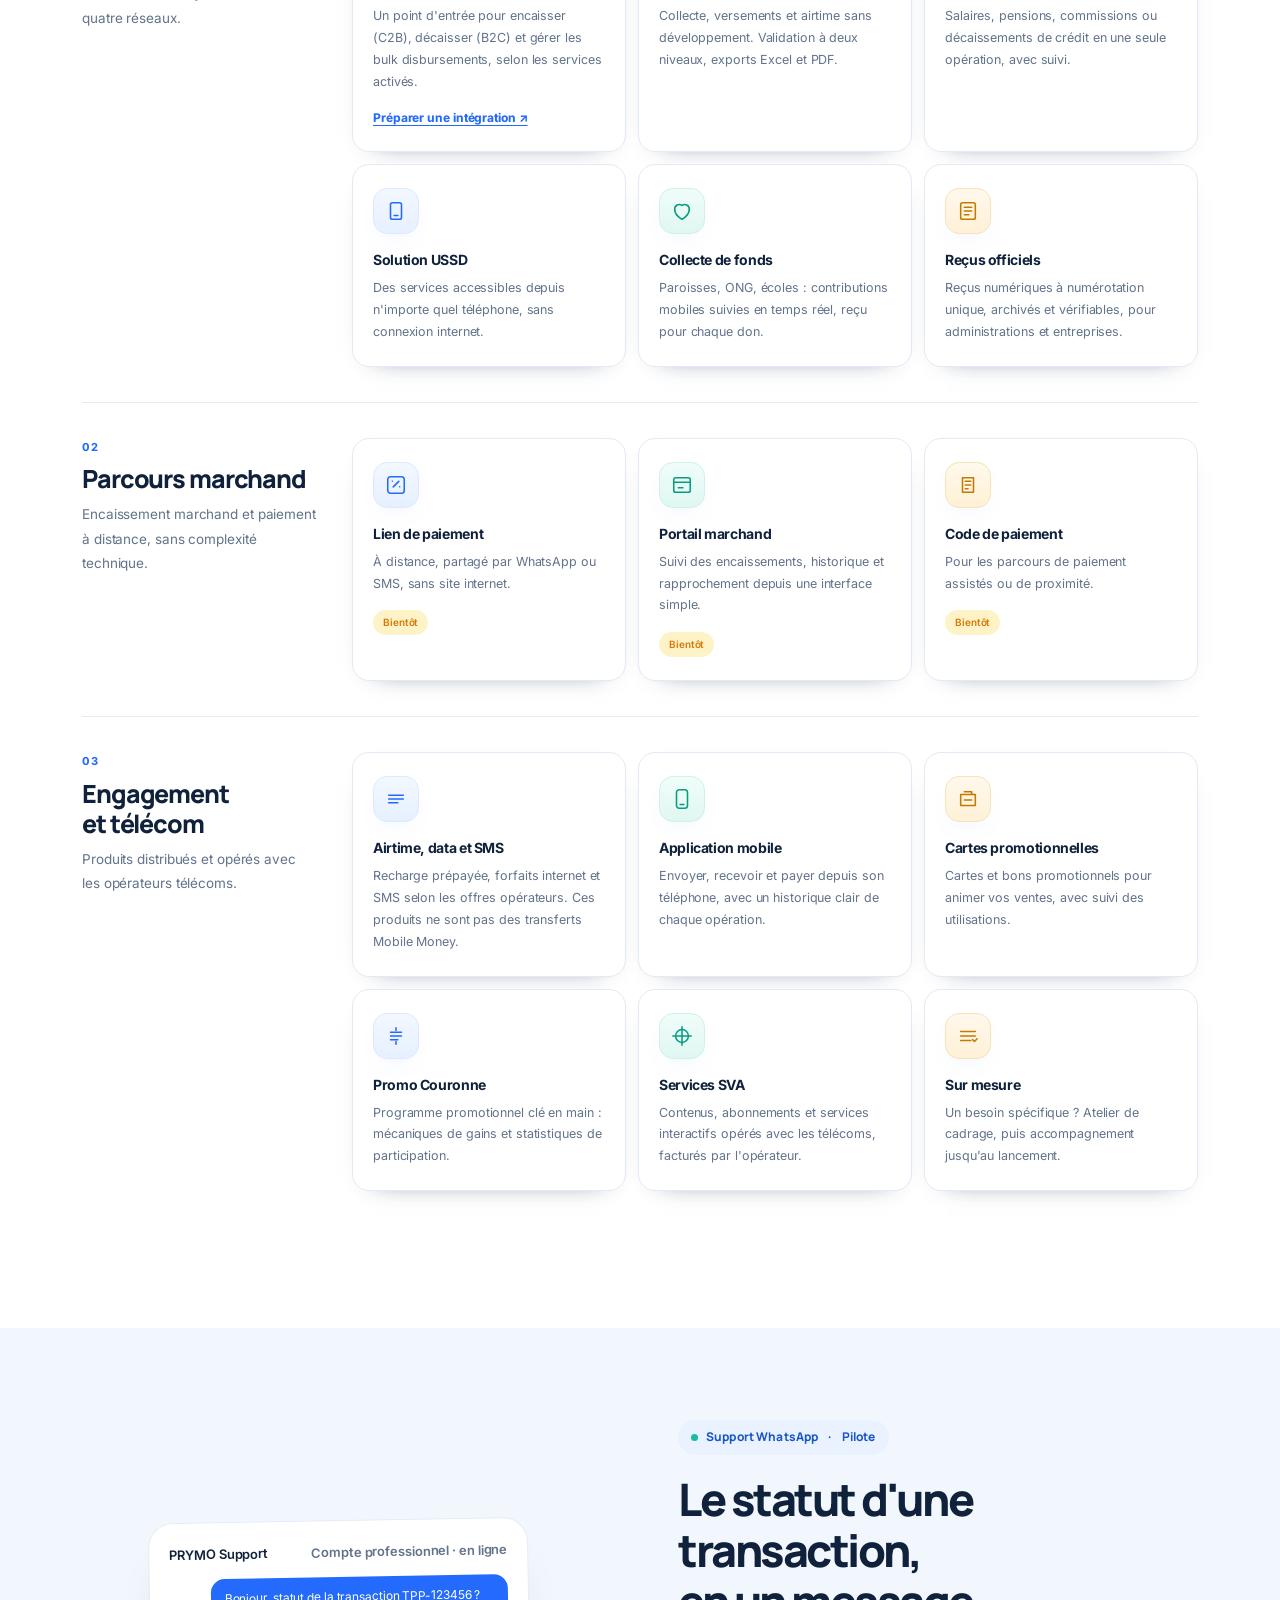
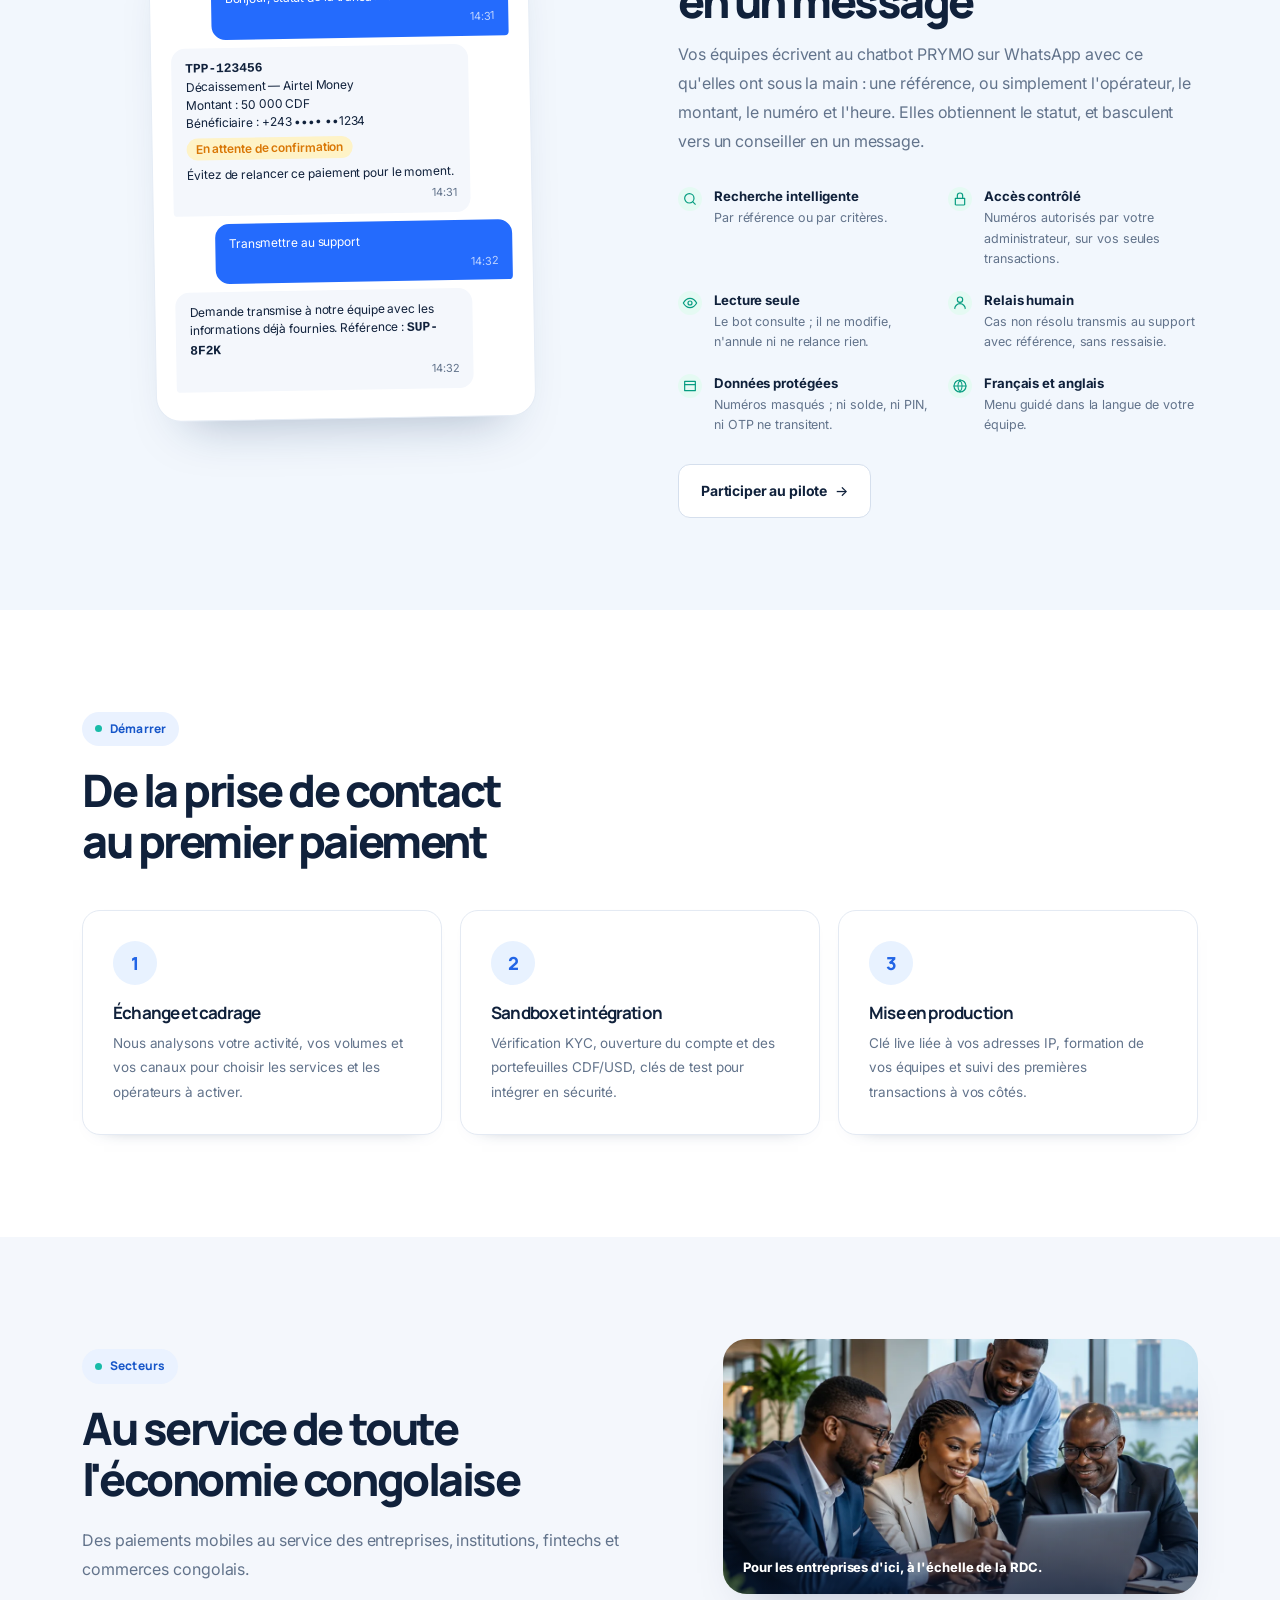
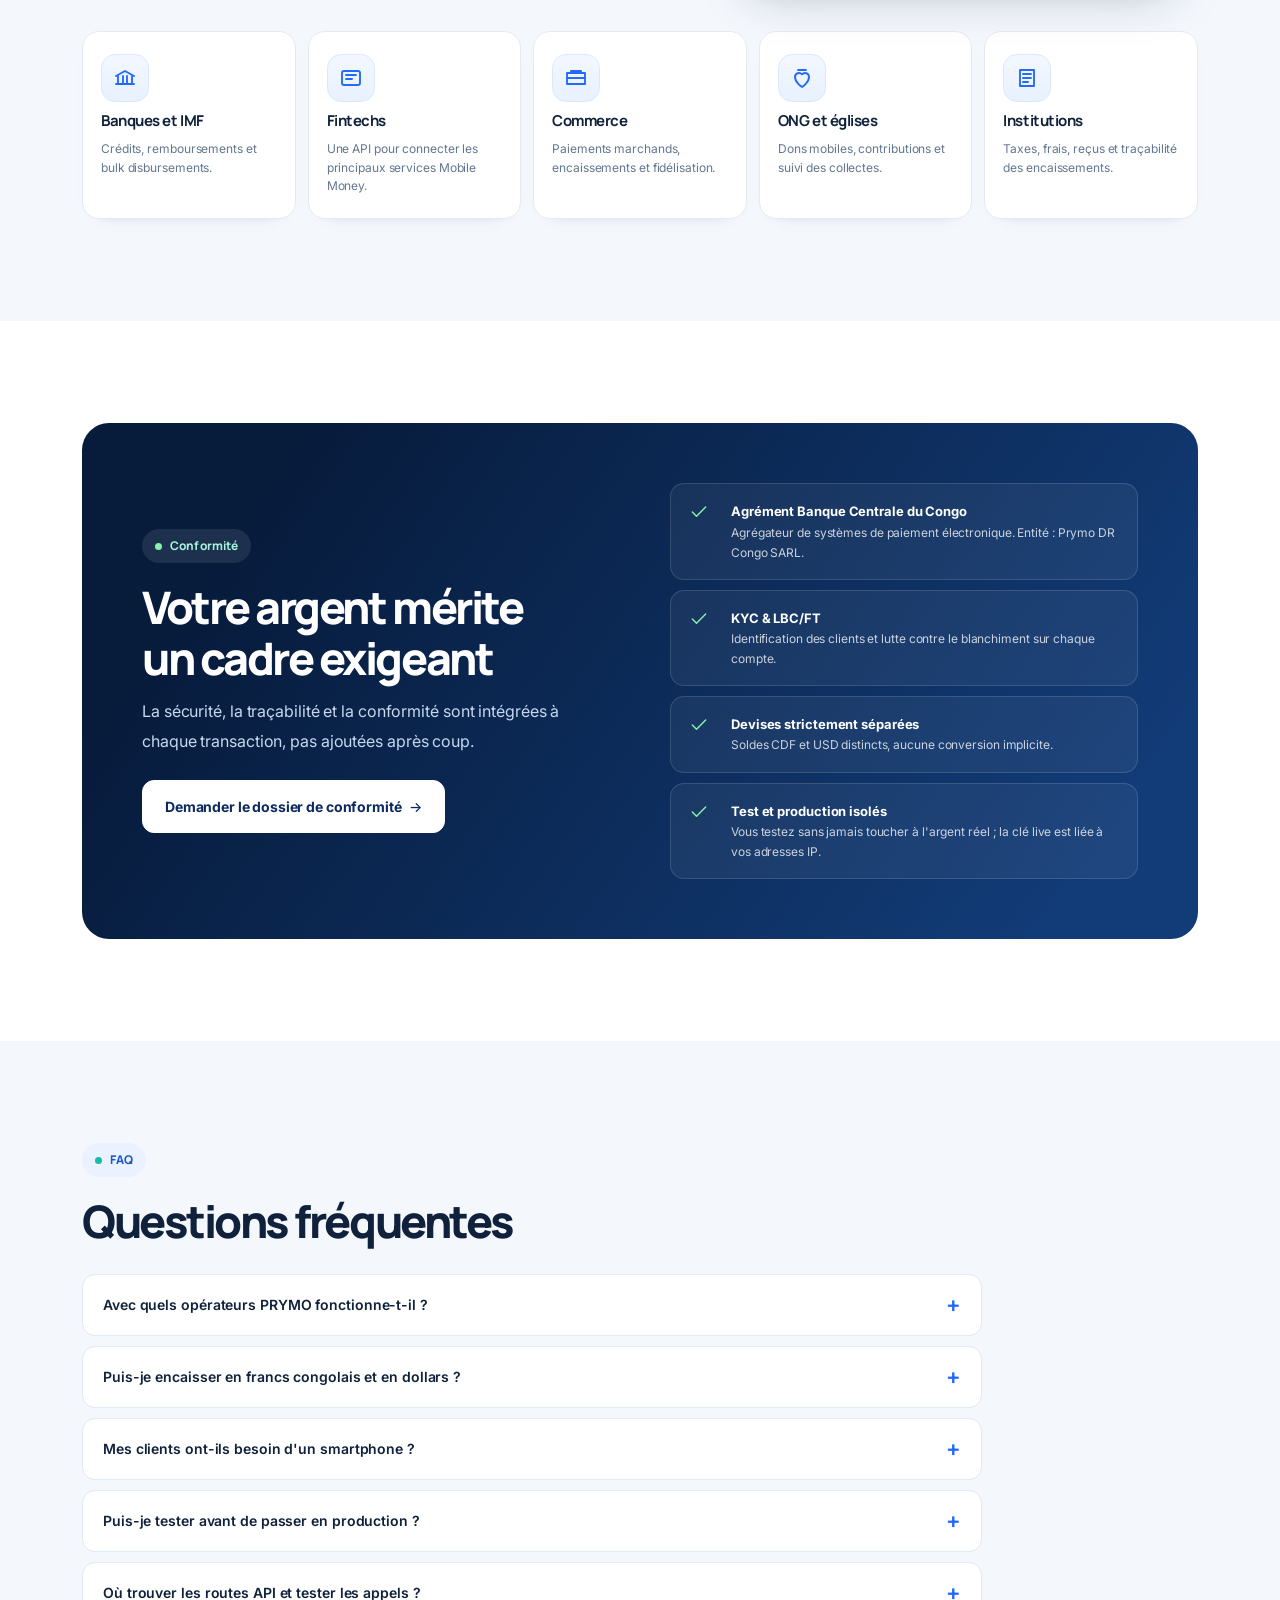
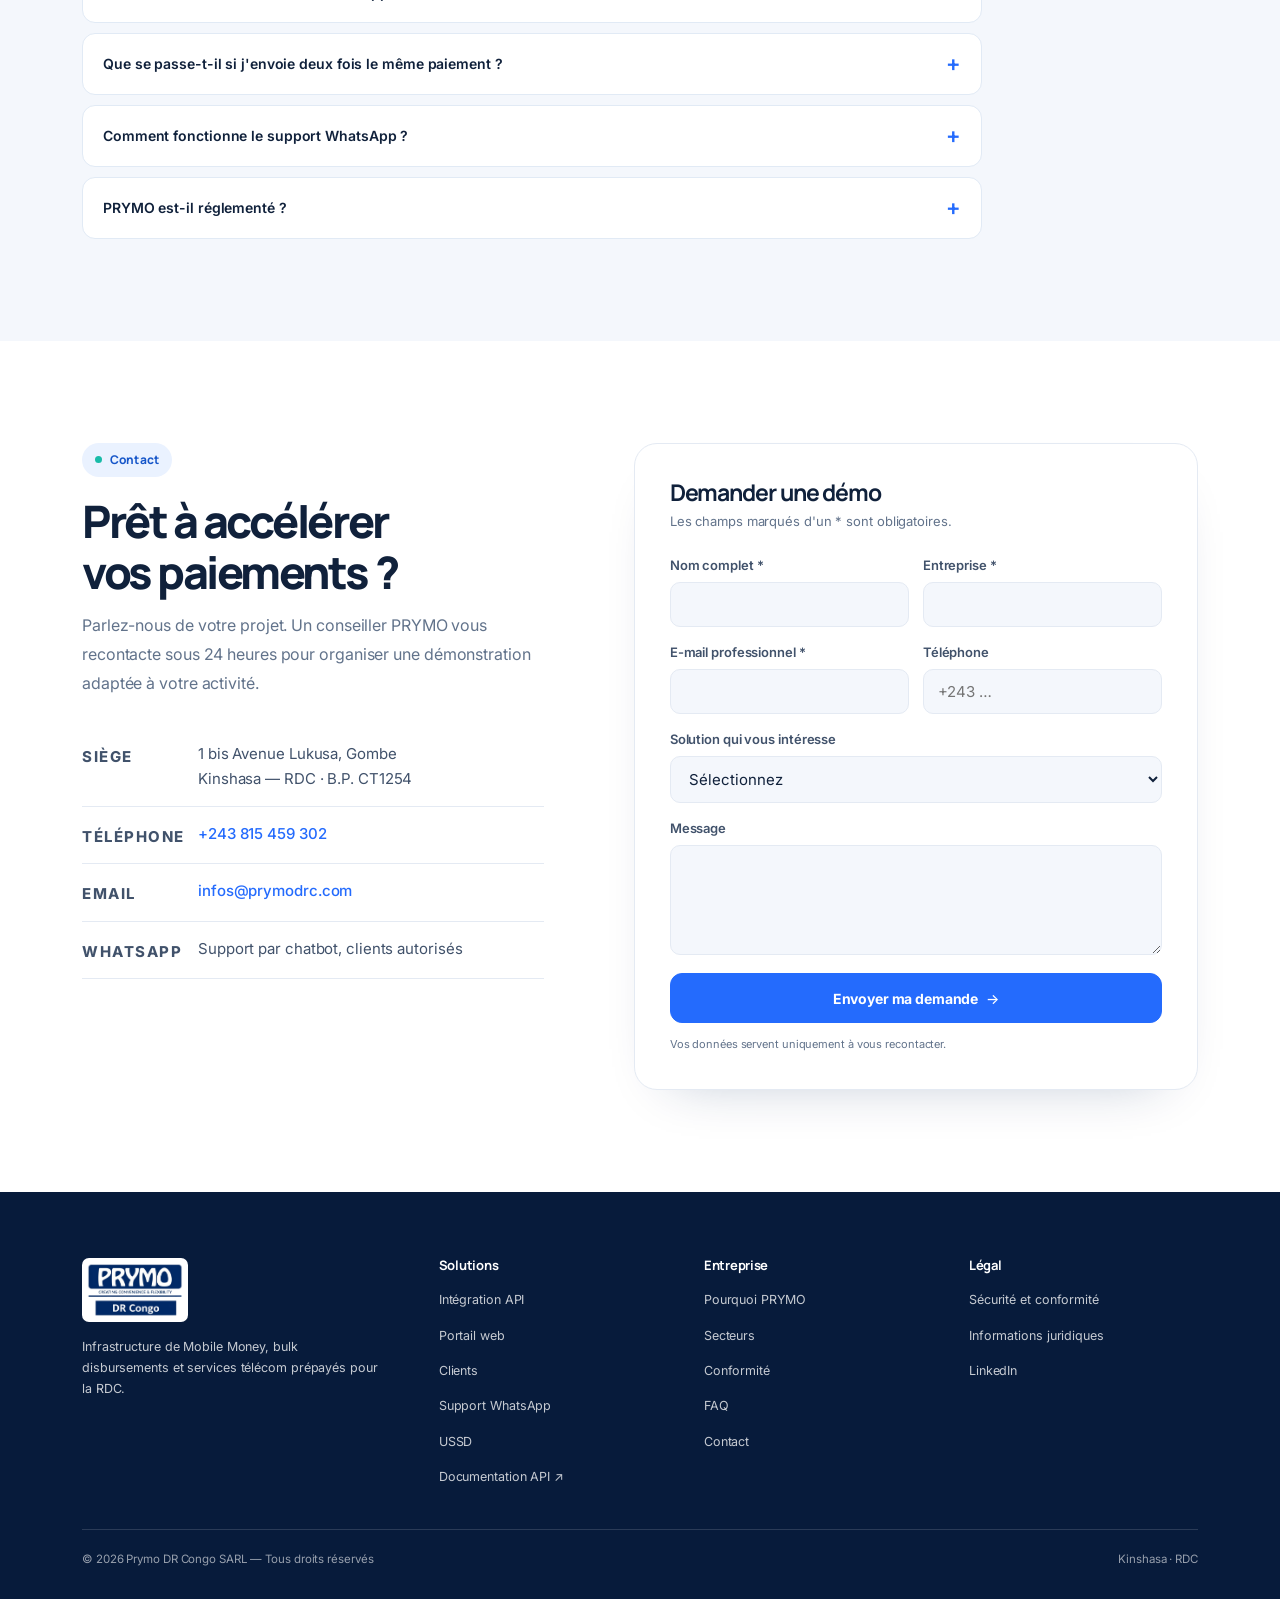
==== commit 8f24f972: "Site v8 — refonte complète (Mobile Money, API & tests, logos clients), formulaire Formsubmit Co-Auth" ====
--- a/index.html
+++ b/index.html
@@ -2,479 +2,1118 @@
 <html lang="fr">
 <head>
 <meta charset="UTF-8">
-<meta name="viewport" content="width=device-width, initial-scale=1.0">
-<title>PRYMO DRC — Agrégateur de paiements agréé BCC</title>
-<meta name="description" content="PRYMO DR Congo : agrégateur de paiements électroniques agréé par la Banque Centrale du Congo. Mobile Money, API, USSD et solutions de paiement pour les entreprises en RDC.">
+<meta name="viewport" content="width=device-width, initial-scale=1.0, viewport-fit=cover">
+<title>PRYMO DRC — Mobile Money & services de paiement en RDC</title>
+<meta name="description" content="PRYMO DRC : encaissements C2B, décaissements B2C, bulk disbursements et services Mobile Money en RDC, via API, portail web et USSD.">
 <meta name="author" content="Prymo DR Congo SARL">
-<meta name="theme-color" content="#09090F">
+<meta name="theme-color" content="#061A3F">
 <meta property="og:type" content="website">
-<meta property="og:title" content="PRYMO DRC — Agrégateur de paiements agréé BCC">
-<meta property="og:description" content="La couche de paiement unifiée de la RDC. Agréé par la Banque Centrale du Congo, interconnecté à tous les réseaux Mobile Money.">
+<meta property="og:title" content="PRYMO DRC — Tout le mobile money congolais, derrière une seule intégration">
+<meta property="og:description" content="Agrégateur de paiements électroniques agréé BCC. M-Pesa, Airtel Money, Orange Money, AfriMoney — API, portail web et USSD.">
 <meta property="og:url" content="https://prymodrc.com">
+<meta property="og:image" content="https://prymodrc.com/assets/prymo-social.jpg">
 <meta name="twitter:card" content="summary_large_image">
 <link rel="canonical" href="https://prymodrc.com">
-<link rel="icon" href="favicon.svg" type="image/svg+xml">
+<link rel="icon" type="image/png" href="assets/favicon.png">
+<link rel="apple-touch-icon" href="assets/favicon.png">
 <link rel="preconnect" href="https://fonts.googleapis.com">
-<link href="https://fonts.googleapis.com/css2?family=Barlow:ital,wght@0,300;0,400;0,500;0,600;0,700;1,300;1,400&family=Barlow+Condensed:wght@500;600;700&display=swap" rel="stylesheet">
+<link rel="preconnect" href="https://fonts.gstatic.com" crossorigin>
+<link rel="stylesheet" href="https://fonts.googleapis.com/css2?family=Inter:wght@400;500;600;700;800&family=Manrope:wght@400;500;600;700;800&display=swap">
 <style>
-  :root{
-    --bg:#09090F; --bg2:#0E0E18; --bg3:#141420; --bg0:#06060C;
-    --g:#00B87A; --g-dim:rgba(0,184,122,.12); --g-border:rgba(0,184,122,.25);
-    --line:rgba(255,255,255,.07); --line2:rgba(255,255,255,.12);
-    --dim:rgba(255,255,255,.38); --mid:rgba(255,255,255,.62); --white:#fff;
-    --cond:'Barlow Condensed',sans-serif; --body:'Barlow',sans-serif;
-  }
-  *{box-sizing:border-box;margin:0;padding:0}
-  html{scroll-behavior:smooth;scroll-padding-top:80px}
-  body{background:var(--bg);color:var(--white);font-family:var(--body);font-weight:400;font-size:15px;-webkit-font-smoothing:antialiased;overflow-x:hidden}
-  a{color:inherit}
-  .wrap{max-width:1240px;margin:0 auto;padding:0 40px}
-
-  /* UTILITY BAR */
-  .ut{background:var(--bg0);border-bottom:1px solid var(--line);font-size:11.5px;color:var(--dim);letter-spacing:.03em}
-  .ut .wrap{display:flex;justify-content:space-between;align-items:center;gap:20px;padding-top:7px;padding-bottom:7px}
-  .ut-l{display:flex;gap:22px;flex-wrap:wrap}
-  .ut-l a{text-decoration:none;color:var(--dim)} .ut-l a:hover{color:var(--mid)}
-  .bcc-pill{display:inline-flex;align-items:center;gap:7px;background:var(--g-dim);border:1px solid var(--g-border);color:var(--g);padding:3px 11px;font-size:11px;letter-spacing:.08em;font-weight:600;text-transform:uppercase;white-space:nowrap}
-  .bcc-dot{width:5px;height:5px;border-radius:50%;background:var(--g)}
-
-  /* NAV */
-  nav{background:rgba(9,9,15,.97);backdrop-filter:blur(20px);border-bottom:1px solid var(--line);position:sticky;top:0;z-index:100}
-  nav .wrap{display:flex;justify-content:space-between;align-items:center;height:66px}
-  .logo-mark{display:flex;align-items:center;gap:12px;text-decoration:none}
-  .logo-text{font-family:var(--cond);font-size:22px;font-weight:700;letter-spacing:.06em;color:var(--white);text-transform:uppercase}
-  .logo-text span{color:var(--g)}
-  .nav-links{display:flex;gap:30px;list-style:none}
-  .nav-links a{font-size:13px;color:var(--dim);text-decoration:none;letter-spacing:.04em;text-transform:uppercase;transition:color .2s}
-  .nav-links a:hover,.nav-links a.active{color:var(--white)}
-  .nav-r{display:flex;gap:10px;align-items:center}
-  .lang{display:flex;border:1px solid var(--line2)}
-  .lang button{background:transparent;border:none;color:var(--dim);font-family:var(--body);font-size:11px;font-weight:600;letter-spacing:.08em;padding:7px 11px;cursor:pointer}
-  .lang button.active{background:var(--g);color:var(--bg0)}
-  .btn-g{padding:9px 20px;background:var(--g);border:1px solid var(--g);color:var(--bg0);font-size:12px;font-weight:700;cursor:pointer;font-family:var(--body);letter-spacing:.05em;text-transform:uppercase;text-decoration:none;display:inline-block;transition:filter .2s}
-  .btn-g:hover{filter:brightness(1.1)}
-  .burger{display:none;background:none;border:none;cursor:pointer;padding:8px}
-  .burger span{display:block;width:22px;height:2px;background:var(--white);margin:5px 0}
-  .mobile{display:none;position:fixed;inset:0;background:var(--bg0);z-index:200;flex-direction:column;align-items:center;justify-content:center;gap:28px}
-  .mobile.open{display:flex}
-  .mobile a{font-family:var(--cond);font-size:26px;letter-spacing:.06em;text-transform:uppercase;color:var(--white);text-decoration:none}
-  .mobile .close{position:absolute;top:20px;right:24px;background:none;border:none;color:var(--white);font-size:30px;cursor:pointer}
-
-  /* HERO */
-  .hero{padding:110px 0 90px;position:relative;overflow:hidden}
-  .hero-grid{position:absolute;inset:0;background-image:linear-gradient(rgba(0,184,122,.025) 1px,transparent 1px),linear-gradient(90deg,rgba(0,184,122,.025) 1px,transparent 1px);background-size:48px 48px}
-  .hero-glow{position:absolute;right:-60px;top:-80px;width:520px;height:520px;border-radius:50%;background:radial-gradient(circle,rgba(0,184,122,.1) 0%,transparent 65%);pointer-events:none}
-  .hero-inner{position:relative;z-index:1;max-width:700px}
-  .eyebrow{font-family:var(--cond);font-size:12px;font-weight:600;letter-spacing:.2em;text-transform:uppercase;color:var(--g);display:flex;align-items:center;gap:12px;margin-bottom:22px}
-  .eyebrow::before{content:'';width:28px;height:1px;background:var(--g);flex-shrink:0}
-  .hero h1{font-family:var(--cond);font-size:clamp(44px,6.5vw,70px);line-height:1;font-weight:700;letter-spacing:.01em;text-transform:uppercase;margin-bottom:24px}
-  .hero h1 .lo{font-weight:300;font-style:italic;text-transform:none;font-family:var(--body);font-size:.88em;letter-spacing:-.01em}
-  .hero h1 .hi{color:var(--g)}
-  .hero-sub{font-size:16.5px;font-weight:300;color:var(--mid);line-height:1.7;max-width:540px;margin-bottom:40px}
-  .hero-actions{display:flex;gap:14px;flex-wrap:wrap}
-  .btn-lg-g{padding:15px 32px;background:var(--g);border:1px solid var(--g);color:var(--bg0);font-size:13px;font-weight:700;font-family:var(--body);letter-spacing:.06em;text-transform:uppercase;text-decoration:none;display:inline-flex;align-items:center;gap:8px;transition:filter .2s}
-  .btn-lg-g:hover{filter:brightness(1.1)}
-  .btn-lg-o{padding:15px 32px;border:1px solid var(--line2);background:transparent;color:var(--mid);font-size:13px;font-weight:500;font-family:var(--body);letter-spacing:.06em;text-transform:uppercase;text-decoration:none;display:inline-flex;align-items:center;gap:8px;transition:border-color .2s,color .2s}
-  .btn-lg-o:hover{border-color:var(--g);color:var(--white)}
-
-  /* STATS */
-  .stats{background:var(--bg0);border-top:1px solid var(--line);border-bottom:1px solid var(--line)}
-  .stats .wrap{display:grid;grid-template-columns:repeat(5,1fr);padding:0}
-  .st{padding:30px 20px;text-align:center;border-right:1px solid var(--line)}
-  .st:last-child{border-right:none}
-  .st-n{font-family:var(--cond);font-size:32px;font-weight:700;letter-spacing:.02em}
-  .st-n span{color:var(--g)}
-  .st-l{font-size:11px;font-weight:500;letter-spacing:.1em;text-transform:uppercase;color:var(--dim);margin-top:5px}
-
-  /* COMPLIANCE */
-  .comp{background:rgba(0,184,122,.05);border-bottom:1px solid var(--g-border)}
-  .comp .wrap{display:flex;align-items:center;justify-content:space-between;gap:24px;padding-top:22px;padding-bottom:22px}
-  .comp-l{display:flex;align-items:center;gap:20px}
-  .comp-icon{width:44px;height:44px;border:1px solid var(--g-border);display:flex;align-items:center;justify-content:center;flex-shrink:0;color:var(--g)}
-  .comp-p{font-size:13.5px;color:var(--dim);line-height:1.6;max-width:520px}
-  .comp-p strong{color:var(--white);font-weight:500}
-  .comp-tags{display:flex;gap:8px;flex-wrap:wrap;justify-content:flex-end}
-  .ctag{font-size:10.5px;font-weight:600;padding:4px 12px;border:1px solid var(--g-border);color:rgba(0,184,122,.85);letter-spacing:.07em;text-transform:uppercase;background:var(--g-dim);white-space:nowrap}
-
-  /* CLIENTS */
-  .clients{background:var(--bg2);padding:52px 0;border-bottom:1px solid var(--line)}
-  .cli-lbl{font-family:var(--cond);font-size:11px;font-weight:600;letter-spacing:.18em;text-transform:uppercase;color:var(--dim);text-align:center;margin-bottom:28px}
-  .logos-row{display:grid;grid-template-columns:repeat(6,1fr);border:1px solid var(--line)}
-  .logo-c{padding:24px 12px;display:flex;flex-direction:column;align-items:center;justify-content:center;border-right:1px solid var(--line);gap:4px}
-  .logo-c:last-child{border-right:none}
-  .logo-c:hover{background:rgba(255,255,255,.03)}
-  .lc-n{font-family:var(--cond);font-size:17px;font-weight:700;letter-spacing:.08em;text-transform:uppercase;color:rgba(255,255,255,.72)}
-  .lc-s{font-size:10.5px;letter-spacing:.06em;text-transform:uppercase;color:rgba(255,255,255,.28)}
-
-  /* SECTIONS */
-  .sec{padding:88px 0}
-  .sec-alt{background:var(--bg2);border-top:1px solid var(--line);border-bottom:1px solid var(--line)}
-  .sec-h{font-family:var(--cond);font-size:clamp(32px,4vw,42px);font-weight:700;letter-spacing:.03em;text-transform:uppercase;line-height:1.05;margin-bottom:12px}
-  .sec-p{font-size:14.5px;font-weight:300;color:var(--dim);line-height:1.75;max-width:520px;margin-bottom:48px}
-
-  /* WHY */
-  .why-grid{display:grid;grid-template-columns:repeat(3,1fr);gap:1px;background:var(--line);border:1px solid var(--line)}
-  .wc{background:var(--bg);padding:36px 28px;transition:background .2s}
-  .wc:hover{background:var(--bg3)}
-  .wc-n{font-family:var(--cond);font-size:11px;font-weight:600;letter-spacing:.15em;color:var(--g);opacity:.7;margin-bottom:16px;text-transform:uppercase}
-  .wc-t{font-family:var(--cond);font-size:19px;font-weight:700;letter-spacing:.04em;text-transform:uppercase;margin-bottom:10px}
-  .wc-b{font-size:13.5px;font-weight:300;color:var(--dim);line-height:1.75}
-
-  /* SOLUTIONS */
-  .sol-grid{display:grid;grid-template-columns:repeat(4,1fr);gap:1px;background:var(--line);border:1px solid var(--line)}
-  .sc{background:var(--bg2);padding:28px 22px;border-bottom:2px solid transparent;transition:background .2s,border-color .2s}
-  .sc:hover{background:var(--bg3);border-bottom-color:var(--g)}
-  .sc-icon{width:38px;height:38px;border:1px solid var(--g-border);display:flex;align-items:center;justify-content:center;margin-bottom:14px;color:var(--g);background:var(--g-dim)}
-  .sc-icon svg{width:18px;height:18px}
-  .sc-t{font-family:var(--cond);font-size:16px;font-weight:700;letter-spacing:.05em;text-transform:uppercase;margin-bottom:6px}
-  .sc-d{font-size:12.5px;font-weight:300;color:var(--dim);line-height:1.65}
-
-  /* ABOUT */
-  .about-grid{display:grid;grid-template-columns:1.1fr .9fr;gap:72px;align-items:start}
-  .ab-body{font-size:14.5px;font-weight:300;color:var(--mid);line-height:1.85;margin-bottom:20px}
-  .ab-quote{border-left:2px solid var(--g);padding-left:22px;margin-top:32px}
-  .ab-quote p{font-size:16px;font-style:italic;font-weight:300;color:var(--mid);line-height:1.65}
-  .ir{display:grid;grid-template-columns:140px 1fr;gap:12px;padding:16px 0;border-bottom:1px solid var(--line);align-items:start}
-  .ir:first-child{padding-top:0} .ir:last-child{border-bottom:none}
-  .ik{font-family:var(--cond);font-size:11px;font-weight:600;letter-spacing:.12em;text-transform:uppercase;color:var(--dim);padding-top:2px}
-  .iv{font-size:13.5px;color:var(--mid);line-height:1.6}
-  .iv a{text-decoration:none} .iv a:hover{color:var(--white)}
-
-  /* CONTACT */
-  .contact-grid{display:grid;grid-template-columns:.9fr 1.1fr;gap:64px;align-items:start}
-  .form{border:1px solid var(--line);background:var(--bg2);padding:36px}
-  .form h3{font-family:var(--cond);font-size:22px;font-weight:700;letter-spacing:.04em;text-transform:uppercase;margin-bottom:6px}
-  .form-sub{font-size:12.5px;color:var(--dim);margin-bottom:24px}
-  .row{display:grid;grid-template-columns:1fr 1fr;gap:14px}
-  .fg{display:flex;flex-direction:column;gap:6px;margin-bottom:14px}
-  .fg label{font-family:var(--cond);font-size:11px;font-weight:600;letter-spacing:.12em;text-transform:uppercase;color:var(--dim)}
-  .fg input,.fg select,.fg textarea{background:var(--bg);border:1px solid var(--line2);color:var(--white);font-family:var(--body);font-size:14px;padding:11px 13px;outline:none;transition:border-color .2s;width:100%}
-  .fg input:focus,.fg select:focus,.fg textarea:focus{border-color:var(--g)}
-  .fg select option{background:var(--bg)}
-  .fg textarea{min-height:120px;resize:vertical}
-  .form .btn-lg-g{border:none;cursor:pointer;width:100%;justify-content:center;margin-top:6px}
-
-  /* FOOTER */
-  footer{background:var(--bg0);border-top:1px solid var(--line);padding:28px 0}
-  footer .wrap{display:flex;justify-content:space-between;align-items:center;gap:20px;flex-wrap:wrap}
-  .fl{display:flex;align-items:center;gap:20px;flex-wrap:wrap}
-  .f-brand{font-family:var(--cond);font-size:16px;font-weight:700;letter-spacing:.1em;text-transform:uppercase;color:rgba(255,255,255,.4)}
-  .f-brand span{color:var(--g)}
-  .f-copy{font-size:12px;color:rgba(255,255,255,.25)}
-  .f-links{display:flex;gap:20px;flex-wrap:wrap}
-  .f-links a{font-size:12px;font-weight:500;letter-spacing:.04em;text-transform:uppercase;color:rgba(255,255,255,.3);text-decoration:none}
-  .f-links a:hover{color:rgba(255,255,255,.6)}
-
-  .reveal{opacity:0;transform:translateY(22px);transition:opacity .7s ease,transform .7s ease}
-  .reveal.visible{opacity:1;transform:none}
-
-  @media (max-width:1024px){
-    .stats .wrap{grid-template-columns:repeat(3,1fr)} .st:nth-child(3n){border-right:none} .st{border-bottom:1px solid var(--line)}
-    .why-grid{grid-template-columns:repeat(2,1fr)} .sol-grid{grid-template-columns:repeat(2,1fr)}
-    .logos-row{grid-template-columns:repeat(3,1fr)} .logo-c:nth-child(3n){border-right:none} .logo-c{border-bottom:1px solid var(--line)}
-    .about-grid,.contact-grid{grid-template-columns:1fr;gap:44px}
-    .comp .wrap{flex-direction:column;align-items:flex-start} .comp-tags{justify-content:flex-start}
-  }
-  @media (max-width:768px){
-    .wrap{padding:0 20px}
-    .ut{display:none}
-    .nav-links,.nav-r .btn-g{display:none} .burger{display:block}
-    .hero{padding:72px 0 60px}
-    .stats .wrap{grid-template-columns:repeat(2,1fr)} .st:nth-child(3n){border-right:1px solid var(--line)} .st:nth-child(2n){border-right:none} .st:last-child{grid-column:1/-1;border-bottom:none}
-    .why-grid,.sol-grid{grid-template-columns:1fr}
-    .logos-row{grid-template-columns:repeat(2,1fr)} .logo-c:nth-child(3n){border-right:1px solid var(--line)} .logo-c:nth-child(2n){border-right:none}
-    .row{grid-template-columns:1fr} .form{padding:24px}
-    .sec{padding:64px 0}
-    .ir{grid-template-columns:1fr;gap:4px}
-  }
+/* Layout: modern fintech one-pager. Dark navy hero with blue glow, light body of rounded cards on soft panels, brand blue for action, green only for success. Sentence case throughout. */
+:root{
+  --deep:#061A3F; --navy:#0B2A6B; --brand:#2563EB; --brand-2:#1D4ED8; --brand-soft:#EAF1FF; --brand-ink:#1E3A8A;
+  --ok:#10B981; --ok-soft:#E6F8F1; --warn:#D97706; --warn-soft:#FEF3C7;
+  --ink:#0F172A; --mid:#334155; --muted:#64748B; --paper:#FFFFFF; --soft:#F6F8FC; --line:#E6EAF2; --line2:#D5DCE8;
+  --on-dark:#FFFFFF; --on-dark-dim:rgba(255,255,255,.72); --on-dark-faint:rgba(255,255,255,.45); --dark-line:rgba(255,255,255,.12);
+  --shadow:0 1px 2px rgba(15,23,42,.04),0 12px 32px -12px rgba(15,23,42,.12);
+  --shadow-lg:0 30px 80px -30px rgba(6,26,63,.55);
+  --r:16px; --r-sm:12px;
+  --font:'Plus Jakarta Sans','Segoe UI',system-ui,-apple-system,sans-serif;
+}
+@media (prefers-color-scheme: dark){ :root:not([data-theme="light"]){ --ink:#F1F5F9; --mid:#CBD5E1; --muted:#94A3B8; --paper:#0B1220; --soft:#111A2E; --line:#1F2A44; --line2:#2B3856; --brand-soft:#15224A; --ok-soft:#0F2A22; --warn-soft:#3A2A0A; --shadow:0 1px 2px rgba(0,0,0,.3),0 12px 32px -12px rgba(0,0,0,.5); color-scheme:dark } }
+:root[data-theme="dark"]{ --ink:#F1F5F9; --mid:#CBD5E1; --muted:#94A3B8; --paper:#0B1220; --soft:#111A2E; --line:#1F2A44; --line2:#2B3856; --brand-soft:#15224A; --ok-soft:#0F2A22; --warn-soft:#3A2A0A; --shadow:0 1px 2px rgba(0,0,0,.3),0 12px 32px -12px rgba(0,0,0,.5); color-scheme:dark }
+
+*{box-sizing:border-box;margin:0;padding:0}
+html{scroll-behavior:smooth;scroll-padding-top:90px}
+body{background:var(--paper);color:var(--ink);font-family:var(--font);font-size:16px;line-height:1.6;-webkit-font-smoothing:antialiased;overflow-x:hidden}
+body::before{content:"";position:fixed;inset:0 0 auto;height:env(safe-area-inset-top,0px);z-index:10;background:var(--deep)}
+a{color:inherit}
+.wrap{max-width:1180px;margin:0 auto;padding-left:max(16px,env(safe-area-inset-left,0px));padding-right:max(16px,env(safe-area-inset-right,0px))}
+@media(min-width:900px){.wrap{padding-left:max(32px,env(safe-area-inset-left,0px));padding-right:max(32px,env(safe-area-inset-right,0px))}}
+h1,h2,h3,h4{font-weight:700;letter-spacing:-.02em;line-height:1.12;text-wrap:balance}
+.eyebrow{display:inline-flex;align-items:center;gap:8px;font-size:13px;font-weight:600;color:var(--brand);background:var(--brand-soft);border-radius:999px;padding:6px 14px;margin-bottom:18px}
+.eyebrow::before{content:'';width:6px;height:6px;border-radius:50%;background:var(--brand)}
+.h2{font-size:clamp(30px,3.6vw,42px);font-weight:800;margin-bottom:14px;letter-spacing:-.03em}
+.lead{font-size:17px;color:var(--muted);max-width:58ch;line-height:1.65}
+.sec{padding-block:96px}
+.sec-soft{background:var(--soft)}
+.sec-head{max-width:720px;margin-bottom:48px}
+.lbl{font-size:12px;font-weight:600;letter-spacing:.06em;text-transform:uppercase;color:var(--muted)}
+.btn{font-family:var(--font);font-size:15px;font-weight:600;padding:14px 24px;border-radius:var(--r-sm);text-decoration:none;display:inline-flex;align-items:center;gap:8px;border:1px solid transparent;cursor:pointer;transition:transform .15s,box-shadow .15s,background .2s,border-color .2s}
+.btn:hover{transform:translateY(-1px)}
+.btn-brand{background:linear-gradient(180deg,var(--brand),var(--brand-2));color:#fff;box-shadow:0 8px 24px -8px rgba(37,99,235,.6)}
+.btn-brand:hover{box-shadow:0 12px 28px -8px rgba(37,99,235,.7)}
+.btn-ghost{background:var(--paper);color:var(--ink);border-color:var(--line2)} .btn-ghost:hover{border-color:var(--ink)}
+.btn-white{background:#fff;color:var(--navy)} .btn-white:hover{background:#EEF3FF}
+.btn-outline-w{background:rgba(255,255,255,.06);color:#fff;border-color:rgba(255,255,255,.28)} .btn-outline-w:hover{background:rgba(255,255,255,.12)}
+.btn::after{content:'→';font-weight:500}
+.tag{display:inline-flex;align-items:center;gap:6px;font-size:12px;font-weight:600;padding:4px 10px;border-radius:999px;background:var(--soft);color:var(--muted)}
+.tag.soon{background:var(--warn-soft);color:var(--warn)} .tag.pilot{background:var(--ok-soft);color:var(--ok)}
+.drc-pill{display:inline-flex;align-items:center;gap:10px;background:rgba(255,255,255,.08);border:1px solid var(--dark-line);border-radius:999px;padding:8px 14px;color:#fff;font-size:13px;font-weight:600;margin-bottom:20px}
+.drc-pill img,.flag-mini{width:22px;height:14px;object-fit:cover;border-radius:3px;box-shadow:0 0 0 1px rgba(255,255,255,.15)}
+.client-copy{display:flex;flex-direction:column;gap:14px}
+.client-copy p{font-size:15px;color:var(--muted);max-width:62ch}
+.client-logo-grid{display:grid;grid-template-columns:repeat(3,1fr);gap:16px;margin-top:10px}
+.client-logo-grid figure{background:var(--paper);border:1px solid var(--line);border-radius:18px;padding:18px 16px;display:flex;align-items:center;justify-content:center;min-height:92px;box-shadow:var(--shadow)}
+.client-logo-grid img{max-width:100%;max-height:48px;object-fit:contain;filter:saturate(1.02)}
+.client-note{display:flex;align-items:flex-start;gap:12px;background:var(--brand-soft);border:1px solid #DCE7FB;border-radius:18px;padding:18px;margin-top:22px;color:var(--brand-ink)}
+.client-note b{display:block;font-size:15px;margin-bottom:2px}
+.client-note p{font-size:14px;color:#33507f}
+.client-trust{padding-top:12px}
+.client-trust .wrap{display:grid;grid-template-columns:1.15fr .85fr;gap:28px;align-items:start;border-bottom:1px solid #E7ECF4;padding-bottom:34px}
+.client-intro{font-size:13px;font-weight:700;letter-spacing:.08em;text-transform:uppercase;color:#246BFD;margin-bottom:10px}
+.client-badge{display:inline-flex;align-items:center;gap:8px;background:#ECFDF5;color:#047857;border:1px solid #CDEEDB;border-radius:999px;padding:6px 12px;font-size:12px;font-weight:700;margin-top:6px;width:fit-content}
+.client-badge i{width:7px;height:7px;border-radius:50%;background:#10B981}
+
+.num{font-variant-numeric:tabular-nums}
+svg.i{width:20px;height:20px;stroke:currentColor;fill:none;stroke-width:1.8;stroke-linecap:round;stroke-linejoin:round;flex-shrink:0}
+:focus-visible{outline:2px solid var(--brand);outline-offset:3px}
+@media(prefers-reduced-motion:reduce){*{transition:none!important;animation:none!important}}
+
+/* UTILITY + NAV */
+.ut{background:var(--deep);color:var(--on-dark-faint);font-size:13px}
+.ut .wrap{display:flex;justify-content:flex-start;align-items:center;gap:16px;padding-block:8px}
+.ut-l{display:flex;gap:22px} .ut a{text-decoration:none}
+.bcc{display:inline-flex;align-items:center;gap:8px;font-size:12px;font-weight:600;color:#86EFAC;background:rgba(16,185,129,.12);border-radius:999px;padding:4px 12px;white-space:nowrap}
+.bcc i{width:6px;height:6px;border-radius:50%;background:var(--ok)}
+nav{background:rgba(6,26,63,.85);backdrop-filter:blur(16px);position:sticky;top:env(safe-area-inset-top,0px);z-index:50;border-bottom:1px solid var(--dark-line)}
+nav .wrap{display:flex;align-items:center;justify-content:space-between;height:72px;gap:16px}
+.logo{display:flex;align-items:center;gap:12px;text-decoration:none;color:#fff}
+.logo img{height:42px;width:auto;display:block;background:#fff;padding:4px 6px;border-radius:8px}
+.logo-t{font-weight:800;font-size:18px;letter-spacing:-.01em;line-height:1}
+.logo-s{display:block;font-size:11px;font-weight:500;color:var(--on-dark-faint);margin-top:3px;text-transform:none;letter-spacing:0}
+.nl{display:flex;gap:4px;list-style:none}
+.nl a{font-size:14px;font-weight:500;color:var(--on-dark-dim);text-decoration:none;padding:8px 12px;border-radius:999px;white-space:nowrap;transition:background .2s,color .2s}
+.nl a:hover,.nl a.on{color:#fff;background:rgba(255,255,255,.1)}
+.nr{display:flex;align-items:center;gap:10px}
+.lang{display:flex;border-radius:999px;background:rgba(255,255,255,.08);padding:3px}
+.lang button{background:transparent;border:0;color:var(--on-dark-dim);font-family:var(--font);font-size:12px;font-weight:700;padding:5px 10px;border-radius:999px;cursor:pointer}
+.lang button.active{background:#fff;color:var(--navy)}
+.nav-cta{font-size:14px;font-weight:600;background:var(--brand);color:#fff;padding:10px 18px;border-radius:999px;text-decoration:none;white-space:nowrap}
+.burger{display:none;background:none;border:0;cursor:pointer;padding:8px}
+.burger span{display:block;width:22px;height:2px;background:#fff;margin:5px 0;border-radius:2px}
+.mobile{display:none;position:fixed;inset:0;background:var(--deep);z-index:100;flex-direction:column;align-items:center;justify-content:center;gap:22px;padding:24px}
+.mobile.open{display:flex}
+.mobile a{font-size:24px;font-weight:600;color:#fff;text-decoration:none}
+.mobile .x{position:absolute;top:calc(18px + env(safe-area-inset-top,0px));right:24px;background:none;border:0;color:#fff;font-size:30px;cursor:pointer}
+
+/* HERO */
+.hero{background:radial-gradient(900px 600px at 80% 10%,rgba(37,99,235,.45),transparent 60%),radial-gradient(700px 500px at 10% 90%,rgba(16,185,129,.18),transparent 60%),linear-gradient(180deg,#061A3F 0%,#0B2A6B 100%);color:#fff;position:relative;overflow:hidden}
+.hero::after{content:'';position:absolute;inset:0;background-image:radial-gradient(rgba(255,255,255,.12) 1px,transparent 1px);background-size:26px 26px;mask-image:radial-gradient(ellipse 60% 70% at 50% 40%,#000 10%,transparent 100%);pointer-events:none;opacity:.5}
+.hero .wrap{position:relative;z-index:1;display:grid;grid-template-columns:1.05fr .95fr;gap:56px;align-items:center;padding-block:96px 88px}
+.hero .eyebrow{background:rgba(255,255,255,.1);color:#fff} .hero .eyebrow::before{background:#86EFAC}
+.hero h1{font-size:clamp(40px,5.2vw,64px);font-weight:800;margin-bottom:22px;letter-spacing:-.035em}
+.hero h1 .lo{font-weight:800}
+.hero h1 .hi{background:linear-gradient(90deg,#93C5FD,#6EE7B7);-webkit-background-clip:text;background-clip:text;color:transparent}
+.hero p{font-size:18px;color:var(--on-dark-dim);max-width:54ch;margin-bottom:34px}
+.hero-actions{display:flex;gap:12px;flex-wrap:wrap;margin-bottom:44px}
+.hero-facts{display:grid;grid-template-columns:repeat(3,auto);gap:14px;width:fit-content}
+.hf{background:rgba(255,255,255,.07);border:1px solid var(--dark-line);border-radius:var(--r-sm);padding:12px 18px}
+.hf b{display:block;font-size:24px;font-weight:800;letter-spacing:-.02em;line-height:1.1}
+.hf span{font-size:12.5px;color:var(--on-dark-faint);display:block;margin-top:3px}
+/* dashboard card */
+.stmt{background:var(--paper);color:var(--ink);border-radius:20px;box-shadow:var(--shadow-lg);overflow:hidden;position:relative}
+.stmt-h{display:flex;justify-content:space-between;align-items:center;padding:16px 20px;border-bottom:1px solid var(--line);font-size:13px;font-weight:600;color:var(--muted)}
+.live{display:inline-flex;align-items:center;gap:7px;color:var(--ok);background:var(--ok-soft);border-radius:999px;padding:3px 10px;font-size:12px} .live i{width:6px;height:6px;border-radius:50%;background:var(--ok);animation:pulse 2s infinite}
+@keyframes pulse{0%,100%{opacity:1}50%{opacity:.3}}
+.stmt-tot{display:grid;grid-template-columns:1fr 1fr;gap:12px;padding:16px 20px}
+.stmt-tot>div{border-radius:var(--r-sm);padding:14px 16px;background:var(--soft)}
+.stmt-tot>div:first-child{background:linear-gradient(135deg,var(--brand),var(--navy));color:#fff}
+.stmt-tot>div:first-child small{color:rgba(255,255,255,.7)}
+.stmt-tot small{display:block;font-size:12px;font-weight:500;color:var(--muted);margin-bottom:4px}
+.stmt-tot b{font-size:26px;font-weight:800;letter-spacing:-.02em}
+.stmt table{width:100%;border-collapse:collapse;font-size:14px}
+.stmt td,.stmt th{padding:11px 20px;text-align:left;border-top:1px solid var(--line)}
+.stmt th{font-size:12px;font-weight:600;color:var(--muted);border-top:0}
+.stmt td.r{text-align:right;font-weight:700} .stmt td.r.in{color:var(--ok)}
+.stmt td small{color:var(--muted);font-size:12px;margin-left:8px}
+.stmt-f{padding:12px 20px;background:var(--ok-soft);color:var(--ok);font-size:12.5px;font-weight:600;display:flex;gap:8px;align-items:center}
+.stmt-f svg{width:14px;height:14px;stroke:var(--ok)}
+
+/* TRUST */
+.trust{padding-block:36px 8px}
+.trust .wrap{display:grid;grid-template-columns:1fr 1fr;gap:16px}
+.tcol{background:var(--soft);border-radius:var(--r);padding:22px 26px}
+.tcol .lbl{margin-bottom:14px}
+.ops{display:flex;gap:28px;align-items:center;flex-wrap:wrap}
+.ops img{height:26px;width:auto;max-width:120px;object-fit:contain;opacity:.9}
+.cli{display:flex;gap:10px;flex-wrap:wrap}
+.cli span{font-size:13px;font-weight:600;color:var(--mid);background:var(--paper);border:1px solid var(--line);border-radius:999px;padding:6px 12px}
+
+/* WHY */
+.why{display:grid;grid-template-columns:repeat(3,1fr);gap:20px}
+.why>div{background:var(--paper);border:1px solid var(--line);border-radius:var(--r);padding:28px;box-shadow:var(--shadow);transition:transform .2s,box-shadow .2s}
+.why>div:hover{transform:translateY(-3px)}
+.why .k{display:inline-flex;align-items:center;justify-content:center;width:40px;height:40px;border-radius:10px;background:var(--brand-soft);color:var(--brand);font-size:12px;font-weight:700;margin-bottom:18px;text-transform:uppercase;letter-spacing:.02em}
+.why h3{font-size:19px;margin-bottom:8px}
+.why p{font-size:15px;color:var(--muted)}
+
+/* PLATFORM */
+.plat{display:grid;grid-template-columns:1fr 1fr;gap:56px;align-items:start}
+.opsl{margin-top:28px;display:grid;gap:8px}
+.opsl>div{display:grid;grid-template-columns:1fr auto;gap:12px;padding:12px 16px;background:var(--paper);border:1px solid var(--line);border-radius:var(--r-sm);font-size:15px;align-items:center}
+.opsl>div b{font-weight:600} .opsl>div span{color:var(--muted);font-size:13px;font-weight:500}
+.dev{display:grid;grid-template-columns:1fr 1fr;gap:20px 24px;margin-top:32px}
+.dev>div{display:flex;gap:12px}
+.dev svg{color:var(--brand);margin-top:3px;background:var(--brand-soft);border-radius:8px;padding:6px;width:32px;height:32px}
+.dev b{display:block;font-weight:700;font-size:15px} .dev p{font-size:14px;color:var(--muted)}
+.code{background:var(--deep);color:#DCE6F5;border-radius:var(--r);font-family:ui-monospace,'SF Mono',Menlo,Consolas,monospace;font-size:13px;line-height:1.65;overflow-x:auto;box-shadow:var(--shadow-lg);position:sticky;top:100px}
+.code-h{display:flex;justify-content:space-between;padding:12px 18px;border-bottom:1px solid var(--dark-line);font-family:var(--font);font-size:12.5px;font-weight:600;color:var(--on-dark-faint)}
+.code pre{padding:18px;margin:0;min-width:0}
+.code .c{color:rgba(220,230,245,.45)} .code .k{color:#6EE7B7} .code .s{color:#FCD34D} .code .n{color:#93C5FD}
+
+/* SOLUTIONS */
+.fam{display:grid;grid-template-columns:280px 1fr;gap:32px;padding-block:40px}
+.fam+.fam{border-top:1px solid var(--line)}
+.fam .lbl{color:var(--brand)}
+.fam h3{font-size:26px;font-weight:800;margin:8px 0 8px;letter-spacing:-.02em}
+.fam .fd{font-size:15px;color:var(--muted);max-width:30ch}
+.items{display:grid;grid-template-columns:repeat(3,1fr);gap:16px}
+.it{background:var(--paper);border:1px solid var(--line);border-radius:var(--r);padding:22px;display:flex;flex-direction:column;gap:6px;box-shadow:var(--shadow);transition:transform .2s}
+.it:hover{transform:translateY(-3px)}
+.it b{font-size:16px;font-weight:700}
+.it p{font-size:14px;color:var(--muted)}
+.it .tag{align-self:flex-start;margin-top:6px}
+
+/* BAND (Accept + WhatsApp) */
+.band{background:var(--soft)}
+.band .lead{color:var(--muted)}
+.feat{display:grid;grid-template-columns:1fr 1fr;gap:64px;align-items:center;padding-block:88px}
+.feat+.feat{border-top:1px solid var(--line)}
+.pts{display:grid;grid-template-columns:1fr 1fr;gap:18px 22px;margin-top:30px}
+.pts>div{display:flex;gap:12px;font-size:14px;color:var(--muted)}
+.pts b{color:var(--ink);font-weight:700;display:block;font-size:15px}
+.pts svg{color:var(--ok);margin-top:1px;background:var(--ok-soft);border-radius:50%;padding:4px;width:24px;height:24px}
+.band .btn-white{background:var(--brand);color:#fff;box-shadow:0 8px 24px -8px rgba(37,99,235,.6)}
+.band .btn-outline-w{background:var(--paper);color:var(--ink);border-color:var(--line2)}
+.qr{background:var(--paper);color:var(--ink);padding:28px;max-width:360px;margin:0 auto;border-radius:20px;box-shadow:var(--shadow-lg)}
+.qr-grid{display:grid;grid-template-columns:repeat(9,1fr);gap:3px;width:198px;margin:20px auto;padding:14px;background:var(--soft);border-radius:var(--r-sm);box-sizing:content-box}
+.qr-grid i{aspect-ratio:1;background:var(--ink);display:block;border-radius:2px} .qr-grid i.o{background:transparent}
+.qr .code6{font-size:26px;font-weight:800;letter-spacing:.14em;text-align:center;color:var(--brand);margin:6px 0 14px}
+.qr-ops{display:flex;justify-content:center;gap:8px;flex-wrap:wrap;border-top:1px solid var(--line);padding-top:14px}
+.qr-ops span{font-size:11.5px;font-weight:600;color:var(--muted);background:var(--soft);border-radius:999px;padding:3px 9px}
+.chat{background:var(--paper);color:var(--ink);padding:20px;max-width:380px;margin:0 auto;border-radius:20px;box-shadow:var(--shadow-lg)}
+.chat .ch{font-size:13px;font-weight:600;color:var(--muted);margin-bottom:14px;display:flex;justify-content:space-between;gap:10px}
+.chat .ch span:first-child{color:var(--ink)}
+.msg{max-width:88%;padding:11px 14px;font-size:14px;line-height:1.5;margin-bottom:8px;border-radius:14px}
+.msg.me{background:var(--brand);color:#fff;margin-left:auto;border-bottom-right-radius:4px} .msg.me small{color:rgba(255,255,255,.7)}
+.msg.bot{background:var(--soft);border-bottom-left-radius:4px}
+.msg small{display:block;font-size:11px;color:var(--muted);margin-top:4px;text-align:right}
+.msg .st{display:inline-block;font-size:12px;font-weight:600;color:var(--warn);background:var(--warn-soft);border-radius:999px;padding:2px 9px;margin:6px 0}
+.msg .ref{font-family:ui-monospace,Menlo,monospace;font-size:13px;font-weight:700}
+
+/* STEPS */
+.steps{display:grid;grid-template-columns:repeat(3,1fr);gap:20px;counter-reset:s}
+.steps>div{background:var(--paper);border:1px solid var(--line);border-radius:var(--r);padding:28px;counter-increment:s;box-shadow:var(--shadow)}
+.steps>div::before{content:counter(s);display:inline-flex;align-items:center;justify-content:center;width:40px;height:40px;border-radius:50%;background:linear-gradient(135deg,var(--brand),var(--navy));color:#fff;font-weight:800;font-size:16px;margin-bottom:18px}
+.steps h3{font-size:19px;margin-bottom:8px} .steps p{font-size:15px;color:var(--muted)}
+
+/* SECTORS + COMPLIANCE */
+.sect{display:grid;grid-template-columns:repeat(5,1fr);gap:16px}
+.sect>div{background:var(--paper);border:1px solid var(--line);border-radius:var(--r);padding:22px;box-shadow:var(--shadow)}
+.sect h3{font-size:17px;margin-bottom:6px} .sect p{font-size:14px;color:var(--muted)}
+.conf{display:grid;grid-template-columns:1fr 1fr;gap:48px;align-items:center;background:linear-gradient(135deg,#061A3F,#0B2A6B);color:#fff;border-radius:24px;padding:56px}
+.conf .eyebrow{background:rgba(255,255,255,.1);color:#fff} .conf .eyebrow::before{background:#86EFAC}
+.conf .lead{color:var(--on-dark-dim)}
+.conf .btn-ghost{background:#fff;color:var(--navy);border-color:#fff}
+.chk{display:grid;gap:10px}
+.chk>div{display:grid;grid-template-columns:28px 1fr;gap:14px;padding:16px 18px;background:rgba(255,255,255,.07);border:1px solid var(--dark-line);border-radius:var(--r-sm)}
+.chk svg{color:#86EFAC;margin-top:2px} .chk b{display:block;font-weight:700} .chk p{font-size:14px;color:var(--on-dark-dim)}
+
+/* FAQ */
+.faq{max-width:820px;display:grid;gap:10px}
+.faq details{background:var(--paper);border:1px solid var(--line);border-radius:var(--r-sm);padding:0 20px}
+.faq summary{list-style:none;cursor:pointer;padding:18px 0;font-weight:600;font-size:16px;display:flex;justify-content:space-between;gap:16px}
+.faq summary::-webkit-details-marker{display:none}
+.faq summary::after{content:'+';font-size:22px;color:var(--brand);line-height:1}
+.faq details[open] summary::after{content:'−'}
+.faq details p{padding:0 0 18px;color:var(--muted);max-width:68ch}
+
+/* CONTACT */
+.ct{display:grid;grid-template-columns:.9fr 1.1fr;gap:56px;align-items:start}
+.ir{display:grid;grid-template-columns:120px 1fr;gap:12px;padding:14px 0;border-bottom:1px solid var(--line);align-items:start}
+.ir .lbl{padding-top:3px} .ir div{font-size:15px;color:var(--mid)} .ir a{text-decoration:none;color:var(--brand);font-weight:500}
+.form{border:1px solid var(--line);background:var(--paper);padding:32px;border-radius:20px;box-shadow:var(--shadow-lg)}
+.form h3{font-size:22px;margin-bottom:4px}
+.form .fs{font-size:13px;color:var(--muted);margin-bottom:22px}
+.row{display:grid;grid-template-columns:1fr 1fr;gap:14px}
+.fg{display:flex;flex-direction:column;gap:6px;margin-bottom:14px;min-width:0}
+.fg label{font-size:13px;font-weight:600;color:var(--mid)}
+.fg input,.fg select,.fg textarea{background:var(--soft);border:1px solid var(--line);color:var(--ink);font-family:var(--font);font-size:15px;padding:12px 14px;width:100%;outline:none;border-radius:10px;transition:border-color .2s,box-shadow .2s}
+.fg input:focus,.fg select:focus,.fg textarea:focus{border-color:var(--brand);box-shadow:0 0 0 3px rgba(37,99,235,.15);background:var(--paper)}
+.fg textarea{min-height:110px;resize:vertical}
+.form .btn{width:100%;justify-content:center;margin-top:4px}
+.form .fn{font-size:12.5px;color:var(--muted);margin-top:12px}
+.ok{display:none;padding:14px;border-radius:10px;background:var(--ok-soft);color:var(--ok);font-size:14px;font-weight:600;margin-top:12px}
+
+/* FOOTER */
+footer{background:var(--deep);color:var(--on-dark-dim);padding-block:56px 28px}
+.fg4{display:grid;grid-template-columns:1.4fr 1fr 1fr 1fr;gap:36px;margin-bottom:40px}
+footer h4{font-size:14px;color:#fff;margin-bottom:14px}
+footer ul{list-style:none;display:grid;gap:9px} footer li a{font-size:14px;text-decoration:none;color:var(--on-dark-dim)} footer li a:hover{color:#fff}
+.fdesc{font-size:14px;max-width:38ch;margin-top:14px}
+.fbot{border-top:1px solid var(--dark-line);padding-top:20px;display:flex;justify-content:space-between;gap:16px;flex-wrap:wrap;font-size:13px;color:var(--on-dark-faint)}
+
+@media(max-width:1024px){
+  .hero .wrap{grid-template-columns:1fr;gap:44px}
+  .trust .wrap{grid-template-columns:1fr}
+  .why{grid-template-columns:1fr 1fr} .plat,.ct,.feat{grid-template-columns:1fr;gap:40px} .conf{grid-template-columns:1fr;padding:36px}
+  .code{position:static}
+  .fam{grid-template-columns:1fr;gap:18px} .items{grid-template-columns:1fr 1fr}
+  .sect{grid-template-columns:repeat(3,1fr)} .steps{grid-template-columns:1fr}
+  .fg4{grid-template-columns:1fr 1fr}
+  .client-trust .wrap{grid-template-columns:1fr}
+  .client-logo-grid{grid-template-columns:repeat(3,1fr)}
+}
+@media(max-width:760px){
+  .client-logo-grid{grid-template-columns:repeat(2,1fr)}
+  .drc-pill{font-size:12px;padding:8px 12px}
+}
+@media(max-width:720px){
+  .ut{display:none} .nl,.nav-cta{display:none} .burger{display:block}
+  .hero .wrap{padding-block:56px 48px} .hero-facts{grid-template-columns:1fr 1fr;width:100%}
+  .why{grid-template-columns:1fr} .items{grid-template-columns:1fr} .sect{grid-template-columns:1fr 1fr}
+  .row{grid-template-columns:1fr} .form{padding:22px} .sec{padding-block:64px} .fg4{grid-template-columns:1fr}
+  .dev,.pts{grid-template-columns:1fr} .ir{grid-template-columns:1fr;gap:4px} .conf{padding:28px 22px;border-radius:18px}
+}
+
+/* PRYMO REFINED 2026 — visual layer layered on original bilingual product site */
+:root,:root:not([data-theme="light"]),:root[data-theme="dark"]{
+ --deep:#071B3B;--navy:#0C2A60;--brand:#246BFD;--brand-2:#1551DB;--brand-soft:#E9F0FF;--brand-ink:#194BA6;
+ --ok:#079D81;--ok-soft:#E5FAF3;--ink:#10213B;--mid:#41526B;--muted:#62738B;--paper:#FFFFFF;--soft:#F4F7FC;--line:#E4EAF3;--line2:#D5DFED;
+ --on-dark:#FFFFFF;--on-dark-dim:rgba(255,255,255,.77);--on-dark-faint:rgba(255,255,255,.58);--dark-line:rgba(255,255,255,.14);
+ --shadow:0 12px 36px -24px rgba(9,31,72,.32);--shadow-lg:0 35px 76px -38px rgba(9,31,72,.42);
+ --r:19px;--r-sm:13px;--font:'Inter','Segoe UI',system-ui,sans-serif;--headfont:'Manrope','Inter',system-ui,sans-serif;color-scheme:light
+}
+body{font-size:15.5px;line-height:1.7;letter-spacing:-.006em;background:#fff}
+h1,h2,h3,h4,.logo-t,.stmt-tot b,.hf b{font-family:var(--headfont)}
+h1,h2,h3{letter-spacing:-.048em;line-height:1.17}
+.h2{font-size:clamp(31px,3.5vw,49px);letter-spacing:-.055em;line-height:1.14}
+.lead{font-size:16px;color:var(--muted);line-height:1.82}
+.sec{padding-block:102px}
+.sec-head{margin-bottom:44px}
+.eyebrow{color:#1656C9;background:#EAF2FF;font-weight:750;font-family:var(--headfont);font-size:12px;letter-spacing:.012em;padding:7px 13px}
+.eyebrow::before{background:#18BBA8;width:7px;height:7px}
+.lbl{font-weight:750;font-size:11px;letter-spacing:.1em}
+.brand-gradient{background:linear-gradient(115deg,#246BFD 8%,#0DB9C1 95%);color:transparent;background-clip:text;-webkit-background-clip:text}
+.btn{font-weight:700;padding:14px 22px;min-height:50px;border-radius:12px;font-size:14px;letter-spacing:-.01em}
+.btn-brand{background:#246BFD;box-shadow:0 13px 23px -13px rgba(36,107,253,.75)}
+.btn-brand:hover{background:#1456E5;box-shadow:0 18px 26px -13px rgba(36,107,253,.75)}
+.skip-link{position:fixed;top:-60px;left:16px;z-index:900;background:#fff;color:var(--navy);padding:12px 18px;border-radius:10px}
+.skip-link:focus{top:16px}
+
+/* NAV — crisp white surface paired with reassuring dark status bar */
+.ut{background:var(--deep);color:#C5D4EC;font-size:12px;letter-spacing:.015em}
+.ut .wrap{padding-block:9px}
+.bcc{font-size:11px;color:#A9F6DE;background:rgba(12,194,152,.14)}
+nav{top:0;background:rgba(255,255,255,.96);border-bottom:1px solid #E6EBF4;box-shadow:0 7px 28px -23px #193454;backdrop-filter:blur(20px)}
+nav .wrap{height:83px}
+.logo{color:var(--navy);gap:10px}
+.logo img{height:54px;width:auto;background:#fff;padding:0;border-radius:5px}
+.logo-t{font-weight:850;font-size:17px;letter-spacing:-.04em}
+.logo-s{color:#61738F;font-size:9.5px;line-height:1.35;max-width:168px}
+.nl a{color:#415371;font-size:13px;font-weight:650;padding:10px 10px}
+.nl a:hover,.nl a.on{background:#EDF3FF;color:#1956C3}
+.lang{background:#F0F3F9;border:1px solid #E8EDF6}
+.lang button{color:#596A85;font-size:11px}
+.lang button.active{background:#fff;color:#1755BE;box-shadow:0 2px 8px rgba(23,49,87,.12)}
+.nav-cta{font-size:13px;background:#246BFD;padding:11px 17px;box-shadow:0 8px 22px -15px #246BFD}
+.nav-cta:hover{background:#1455DA}
+.burger span{background:var(--navy)}
+.mobile{background:var(--deep)}
+.mobile .lang{background:rgba(255,255,255,.15);border:none}
+
+/* HERO — editorial photo anchored by enterprise payment elements */
+.hero{background:radial-gradient(740px 480px at 90% 8%,rgba(72,153,255,.13),transparent 75%),radial-gradient(680px 530px at -12% 100%,rgba(19,196,179,.08),transparent 70%),#F8FBFF;color:var(--ink)}
+.hero::after{background-image:radial-gradient(#BDCAE2 .7px,transparent .7px);background-size:20px 20px;opacity:.21;mask-image:linear-gradient(90deg,transparent 30%,black 80%)}
+.hero .wrap{grid-template-columns:1.06fr .94fr;gap:68px;align-items:center;padding-block:78px 100px}
+.hero .eyebrow{background:#E8F3FF;color:#1757BC}
+.hero .eyebrow::before{background:#13B9A2}
+.hero h1{color:#0A2149;font-weight:800;font-size:clamp(42px,4.5vw,65px);line-height:1.075;letter-spacing:-.065em;margin-bottom:25px}
+.hero h1 .hi{background:linear-gradient(95deg,#246BFD 12%,#03AFAF 100%);background-clip:text;-webkit-background-clip:text}
+.hero p{font-size:16px;color:#526680;line-height:1.85;margin-bottom:30px;max-width:58ch}
+.hero-actions{margin-bottom:37px}
+.hero .btn-white{background:var(--brand);color:#fff;border:1px solid var(--brand);box-shadow:0 17px 27px -18px rgba(36,107,253,.82)}
+.hero .btn-white:hover{background:#1455DD}
+.hero .btn-outline-w{background:#fff;color:#214474;border-color:#D2DFEE}
+.hero .btn-outline-w:hover{border-color:#96B6E0;background:#F6FAFF}
+.hero-facts{display:flex;gap:0;width:100%;max-width:620px}
+.hf{border:0;border-right:1px solid #DCE4F0;border-radius:0;background:transparent;padding:2px 20px;min-width:0;flex:1}
+.hf:first-child{padding-left:0}
+.hf:last-child{border:0;padding-right:0}
+.hf b{font-weight:850;font-size:22px;color:#0D2B60}
+.hf span{font-size:11px;font-weight:550;color:#657893;white-space:normal;line-height:1.45;margin-top:6px}
+.hero-visual{position:relative;height:530px;margin-left:16px;filter:drop-shadow(0 36px 38px rgba(14,40,83,.12))}
+.hero-img-frame{height:100%;overflow:hidden;border-radius:31px;box-shadow:0 30px 67px -35px rgba(6,27,64,.4);background:#D5E3ED;transform:rotate(1deg)}
+.hero-img{width:100%;height:100%;object-fit:cover;object-position:38% 50%;display:block;filter:saturate(.98)}
+.hero-img-frame::after{content:"";position:absolute;inset:0;pointer-events:none;background:linear-gradient(180deg,transparent 55%,rgba(3,25,57,.15))}
+.payment-toast{position:absolute;left:-45px;bottom:48px;display:flex;align-items:center;gap:15px;min-width:270px;padding:15px 20px;border:1px solid rgba(225,235,249,.9);background:rgba(255,255,255,.96);backdrop-filter:blur(14px);border-radius:18px;box-shadow:0 22px 50px -20px rgba(5,24,56,.38);transform:rotate(-2deg)}
+.payment-tick{display:grid;place-items:center;flex:0 0 43px;width:43px;height:43px;font-size:21px;color:#087F6D;background:#E1F9EF;border-radius:13px;font-weight:800}
+.payment-toast span:last-child{display:grid;gap:3px}
+.payment-toast small{font-size:10.5px;font-weight:650;color:#667B94}
+.payment-toast strong{font-size:21px;letter-spacing:-.04em;color:#11274C;font-family:var(--headfont)}
+.payment-toast small:last-child{color:#128C70}
+.hero-mark{position:absolute;right:-12px;top:25px;display:flex;align-items:center;gap:8px;background:#0B2C62;color:#F4FBFF;padding:9px 12px;border-radius:999px;max-width:88%;box-shadow:0 12px 22px rgba(14,36,77,.18);font-size:10px;font-weight:650;transform:rotate(2deg)}
+.pulse-dot{display:block;width:7px;height:7px;background:#36E0BB;border-radius:50%;box-shadow:0 0 0 4px rgba(54,224,187,.15);flex-shrink:0}
+
+/* TRUST BAR */
+.trust{padding-block:5px 30px;background:#fff}
+.trust .wrap{gap:0;align-items:center;border-bottom:1px solid #E7ECF4}
+.tcol{padding:35px 12px 35px 0;border-radius:0;background:transparent;min-width:0}
+.tcol+.tcol{padding-left:28px;border-left:1px solid var(--line)}
+.tcol .lbl{color:#7B889A;margin-bottom:19px;font-size:10px}
+.ops{gap:23px 25px}
+.ops img{height:28px;max-width:112px;object-fit:contain;opacity:1}
+.cli span{background:#F5F7FB;border-color:#E5EAF2;color:#596C86;font-size:11px;font-weight:750;padding:5px 10px}
+
+/* SHOWCASE — real product framing, sample data clearly marked */
+.dashboard-section{background:#F2F7FF;overflow:hidden}
+.dash-layout{display:grid;grid-template-columns:.85fr 1.15fr;gap:70px;align-items:center}
+.dash-copy .lead{margin:16px 0 24px}
+.dash-copy .btn{margin-top:27px}
+.dash-benefits{display:grid;gap:14px}
+.dash-benefits>div{display:flex;gap:12px;align-items:center;font-weight:650;font-size:13px;color:#2F4665}
+.checkmark{display:grid;place-items:center;color:#0B967B;background:#DDF7ED;border-radius:50%;width:24px;height:24px;flex-shrink:0;font-weight:850}
+.dashboard-surface{position:relative;border:1px solid #C7D7ED;border-radius:22px;padding:0 12px 12px;background:linear-gradient(160deg,#EAF2FF,#DDEAFB);box-shadow:0 39px 62px -40px rgba(11,50,107,.37)}
+.browser-top{height:39px;display:flex;align-items:center;gap:5px;padding-left:11px}
+.browser-top>span{height:7px;width:7px;border-radius:50%;background:#9EB7D7}
+.browser-top>span:nth-child(2){background:#A8C4E3}
+.browser-top>span:nth-child(3){background:#BBD3EB}
+.browser-top small{margin-left:auto;margin-right:8px;color:#617792;font-size:10px;font-weight:650}
+.dashboard-surface .stmt{box-shadow:0 3px 19px rgba(10,33,78,.07);border-radius:12px;overflow:hidden}
+.dashboard-surface .stmt-tot b{font-size:23px}
+.dashboard-surface .stmt-f{font-size:10px}
+.dashboard-surface .stmt-h{font-size:12px}
+.dashboard-surface .stmt td,.dashboard-surface .stmt th{padding:10px 16px;font-size:12px}
+.preview-disclaimer{text-align:right;color:#6C7E98;font-size:10px;padding:9px 9px 0}
+
+/* CARDS + PRODUCTS */
+.why{gap:16px}
+.why>div{border:1px solid #E6ECF5;padding:28px;border-radius:18px;box-shadow:0 10px 22px -22px #132B50;background:linear-gradient(175deg,#fff 60%,#FBFDFF)}
+.why>div:hover,.it:hover,.steps>div:hover{transform:translateY(-5px);box-shadow:0 18px 34px -26px rgba(14,44,90,.45)}
+.why .k{width:46px;height:46px;background:#EDF4FF;border:1px solid #DCEAFF;color:#246BFD;border-radius:13px;font-size:14px;font-weight:800}
+.why>div:nth-child(3n+2) .k{background:#E7F9F6;border-color:#D3F2EB;color:#0C9A87}
+.why h3{font-size:18px;letter-spacing:-.035em;margin-bottom:9px}
+.why p{font-size:13.5px;line-height:1.78}
+.plat{gap:70px}
+.opsl>div{border:1px solid #E4ECF5;border-radius:12px;box-shadow:0 5px 12px -12px #334B66;background:#fff}
+.opsl>div b{font-size:13.5px}
+.opsl>div span{font-size:11.5px}
+.dev b{font-size:13.5px}.dev p{font-size:12.5px;line-height:1.7}
+.code{border:1px solid #1D3764;border-radius:18px;background:#061C41;box-shadow:0 33px 60px -40px rgba(5,26,58,.6)}
+.code-h{background:#102D58;color:#ACC4E6}
+.code pre{font-size:12.5px}
+.fam{grid-template-columns:235px 1fr;gap:35px;padding-block:35px}
+.fam h3{font-size:25px;line-height:1.2;letter-spacing:-.045em}
+.fam .fd{font-size:13.5px;line-height:1.8}
+.items{gap:12px;grid-template-columns:repeat(3,minmax(0,1fr))}
+.it{padding:23px 20px;border-radius:17px;gap:7px;border:1px solid #E3EAF5;box-shadow:0 10px 26px -24px #162C4D;min-width:0;transition:transform .2s,box-shadow .2s}
+.it-icon{display:grid;place-items:center;width:46px;height:46px;background:linear-gradient(180deg,#F3F8FF,#E6F0FF);color:#246BFD;border:1px solid #DCEAFF;border-radius:14px;margin-bottom:10px;box-shadow:0 10px 24px -18px rgba(36,107,253,.55)}
+.it-icon svg{width:22px;height:22px}
+.it:nth-child(3n+2) .it-icon{background:linear-gradient(180deg,#F0FDFA,#E0F7F1);color:#079D81;border-color:#CFF1E7}
+.it:nth-child(3n) .it-icon{background:linear-gradient(180deg,#FFF8EC,#FFF1D7);color:#C27A02;border-color:#F5E3B9}
+.it b{font-size:14px;line-height:1.35;letter-spacing:-.026em}
+.it p{font-size:12.5px;line-height:1.75}
+.it .tag{font-size:10px;margin-top:9px}
+
+/* QR AND CHAT  */
+.band{background:#F2F7FD}
+.feat{gap:76px;padding-block:92px}
+.qr,.chat{border:1px solid #E5ECF5;box-shadow:0 31px 52px -32px rgba(16,47,90,.34);border-radius:25px}
+.qr{transform:rotate(-1.5deg)}
+.qr .code6{color:#246BFD}
+.qr-note{text-align:center;font-size:10px;color:#8090A5;margin-bottom:13px}
+.chat{transform:rotate(-1deg)}
+.msg{font-size:12px}
+.msg.me{background:#246BFD}
+.band .btn-white{background:#246BFD}
+.band .btn-outline-w:hover{background:#EDF5FF}
+.pts{gap:20px}
+.pts>div{font-size:12.5px;line-height:1.65}
+.pts b{font-size:13.2px}
+.steps{gap:18px}
+.steps>div{padding:30px;border-radius:18px;box-shadow:0 8px 21px -22px #1E3556;transition:transform .2s,box-shadow .2s}
+.steps>div::before{background:#E8F2FF;color:#2265E6;font-family:var(--headfont);font-size:18px;width:44px;height:44px}
+.steps h3{font-size:17px}
+.steps p{font-size:13.5px;line-height:1.8}
+
+/* SECTORS — human-centered, photography plus product clarity */
+.sectors-intro{display:grid;grid-template-columns:1fr .82fr;gap:62px;align-items:center;margin-bottom:37px}
+.sectors-heading{max-width:670px}
+.sectors-heading .lead{margin-top:22px}
+.team-frame{position:relative;border-radius:24px;overflow:hidden;height:255px;box-shadow:0 25px 46px -30px rgba(21,40,86,.34)}
+.team-frame img{width:100%;height:100%;object-fit:cover;object-position:55% 44%;display:block}
+.team-frame:after{content:"";position:absolute;inset:0;background:linear-gradient(180deg,transparent 55%,rgba(6,24,53,.6))}
+.team-frame span{position:absolute;bottom:18px;left:20px;right:15px;z-index:1;color:#fff;font-weight:750;font-size:13px;line-height:1.4}
+.sect{gap:12px}
+.sect>div{background:#fff;border-radius:17px;padding:22px 18px;box-shadow:0 7px 18px -21px #122F5E;display:flex;flex-direction:column;align-items:flex-start;gap:10px}
+.sect h3{font-size:15px;letter-spacing:-.03em;margin:0}
+.sect p{font-size:12px;line-height:1.58;margin:0;color:#637790}.sector-icon{width:48px;height:48px;display:grid;place-items:center;border-radius:14px;background:linear-gradient(180deg,#F3F8FF,#E8F1FF);border:1px solid #DCE9FD;color:#246BFD}.sector-icon svg{width:24px;height:24px;stroke:currentColor;fill:none;stroke-width:1.9;stroke-linecap:round;stroke-linejoin:round}
+.conf{background:linear-gradient(125deg,#071B3B 15%,#123C78 90%);padding:60px;border-radius:27px;gap:60px}
+.conf .h2{color:#fff}
+.conf .eyebrow{color:#A5F5DE;background:rgba(255,255,255,.09)}
+.conf .lead{color:#C6D8EE}
+.chk>div{background:rgba(255,255,255,.055);border-color:rgba(255,255,255,.13);border-radius:14px}
+.chk b{font-size:13px}.chk p{font-size:12px;line-height:1.68}
+.faq{max-width:900px}
+.faq details{border-radius:13px;border-color:#E1EAF5}
+.faq summary{font-size:14px}
+.faq details p{font-size:13.5px}
+.ct{gap:90px}
+.ir{grid-template-columns:104px 1fr}
+.form{border-radius:23px;box-shadow:0 24px 55px -38px rgba(6,37,86,.32);padding:35px}
+.form h3{font-size:23px}
+.form .btn-navy{background:#246BFD;color:#fff;border-color:#246BFD}
+.form .btn-navy:hover{background:#1652CA}
+.form .fn{font-size:11px}
+footer{background:#071B3B;padding-block:66px 29px}
+footer .logo img{height:64px;background:#fff;border-radius:7px;padding:4px}
+footer h4{font-size:13px}
+footer li a{font-size:12.5px}
+footer .fdesc{font-size:12.5px}
+footer .fbot{font-size:11.5px}
+
+@media(max-width:1180px){
+ .nl a{padding:9px 7px;font-size:12px}
+ nav .wrap{gap:10px}.nr{gap:7px}
+ .logo-t{font-size:15px}
+ .hero .wrap{gap:38px}
+ .hero h1{font-size:clamp(42px,4.7vw,57px)}
+ .hero-visual{height:515px;margin-left:8px}
+ .dash-layout{gap:43px}
+ .feat{gap:40px}
+}
+@media(max-width:1024px){
+ .nl{display:none}.burger{display:block}.nav-cta{display:inline-flex}
+ .hero .wrap{grid-template-columns:1fr 1fr;gap:30px}
+ .hero-visual{height:475px}
+ .hero h1{font-size:clamp(38px,4.6vw,48px)}
+ .hero p{font-size:14px}
+ .hero .btn{font-size:12px;padding:11px 16px}
+ .hero-mark{font-size:9px}
+ .payment-toast{left:-24px;bottom:32px;min-width:0}
+ .payment-toast strong{font-size:17px}
+ .dash-layout{gap:30px}
+ .fam{grid-template-columns:190px 1fr;gap:24px}
+ .items{grid-template-columns:repeat(2,minmax(0,1fr))}
+ .sectors-intro{gap:32px}
+ .sect{grid-template-columns:repeat(3,1fr)}
+ .feat{grid-template-columns:1fr 1fr}
+ .feat .pts{grid-template-columns:1fr 1fr}
+ .ct{gap:44px}
+}
+@media(max-width:760px){
+ nav .wrap{height:72px}
+ .logo img{height:43px}
+ .logo-t{font-size:15px}
+ .logo-s{font-size:9px}
+ .nav-cta{display:none}
+ .hero .wrap{display:grid;grid-template-columns:1fr;gap:44px;padding-block:58px 60px}
+ .hero h1{font-size:clamp(39px,9vw,59px);letter-spacing:-.063em;max-width:14ch}
+ .hero p{font-size:14.5px;line-height:1.8;max-width:56ch}
+ .hero-actions{margin-bottom:34px;gap:9px}
+ .hero .btn{font-size:12px}
+ .hero-facts{display:flex;gap:0}
+ .hf{padding:2px 12px;flex:1}
+ .hf b{font-size:17px}.hf span{font-size:9.5px}
+ .hero-visual{height:370px;margin-left:20px;margin-right:11px}
+ .hero-img-frame{border-radius:23px}
+ .payment-toast{bottom:20px;left:-21px;min-width:230px;padding:11px 13px;gap:8px}
+ .payment-tick{width:33px;height:33px;flex-basis:33px;font-size:15px}
+ .payment-toast strong{font-size:17px}
+ .payment-toast small{font-size:9px}
+ .hero-mark{top:17px;right:-11px;max-width:93%;white-space:normal;font-size:8px}
+ .trust .wrap{display:flex;flex-direction:column;border-bottom:1px solid var(--line);align-items:stretch}
+ .tcol{padding:22px 0}
+ .tcol+.tcol{padding:19px 0 24px;border:0;border-top:1px solid var(--line)}
+ .ops{gap:15px}.ops img{height:23px;max-width:90px}
+ .cli{gap:6px}.cli span{font-size:10px}
+ .sec{padding-block:72px}
+ .h2{font-size:clamp(30px,7.6vw,42px)}
+ .lead{font-size:14px}
+ .dash-layout{grid-template-columns:1fr;gap:36px}
+ .dashboard-surface{max-width:600px;width:100%;margin:auto}
+ .why{grid-template-columns:1fr;gap:12px}
+ .why>div{padding:24px}
+ .plat,.feat,.ct,.conf{grid-template-columns:1fr;gap:36px}
+ .code{position:static}
+ .fam{grid-template-columns:1fr;gap:23px}
+ .items{grid-template-columns:1fr 1fr}
+ .feat:nth-child(2) .chat{order:2}
+ .feat:nth-child(2)>div:nth-child(2){order:1}
+ .sectors-intro{grid-template-columns:1fr;gap:26px}
+ .team-frame{height:265px}
+ .sect{grid-template-columns:1fr 1fr}
+ .steps{grid-template-columns:1fr}
+ .conf{padding:32px 25px;border-radius:20px}
+ .ir{grid-template-columns:95px 1fr}
+ .form{padding:24px}
+ .fg4{grid-template-columns:1fr 1fr;gap:30px}
+}
+@media(max-width:450px){
+ .wrap{padding-inline:20px}
+ .lang button{padding:5px 8px}
+ .hero h1{font-size:39px}
+ .hero .btn{padding:12px 13px}
+ .hero-visual{height:345px}
+ .hf{padding-inline:8px}.hf b{font-size:15px}.hf span{font-size:8.7px}
+ .ops img{max-width:80px}
+ .items{grid-template-columns:1fr}
+ .stmt-tot{gap:7px;padding:10px}.stmt-tot>div{padding:10px}
+ .dashboard-surface .stmt-tot b{font-size:17px}
+ .dashboard-surface .stmt td,.dashboard-surface .stmt th{padding:8px 7px;font-size:9px}
+ .dashboard-surface .stmt td small{font-size:9px;margin-left:3px}
+ .dashboard-surface .stmt-h{padding:11px 8px;font-size:10px}
+ .dashboard-surface .stmt-f{padding:10px;font-size:9px;line-height:1.5}
+ .dashboard-surface{padding-inline:8px}
+ .sect{grid-template-columns:1fr}
+ .fg4{grid-template-columns:1fr 1fr;gap:24px 12px}
+ .mobile a{font-size:20px}
+ .ir{grid-template-columns:1fr;gap:3px}
+}
+@media(prefers-reduced-motion:reduce){.hero-img-frame,.payment-toast,.hero-mark,.qr,.chat{transform:none!important}.pulse-dot,.live i{animation:none!important}}
+
+
+/* V6: partner hierarchy, Mobile Money first, prepaid airtime as a separate service */
+.hero .drc-pill{background:#EAF5FC;border:1px solid #CBE0F3;color:#174A74;font-size:12px;font-weight:750;padding:8px 13px;box-shadow:0 6px 15px -14px #174A74}
+.hero .drc-pill span{color:#174A74}
+
+.partners-strip{padding:28px 0 36px;border-bottom:1px solid var(--line);background:var(--paper)}
+.partners-strip .wrap{display:block;border:0}
+.partners-intro{display:flex;align-items:flex-end;justify-content:space-between;gap:25px;margin-bottom:20px}
+.partners-intro h2{font-size:22px;letter-spacing:-.035em;line-height:1.2}
+.partners-intro .client-intro{margin-bottom:6px}
+.partners-intro p{font-size:13px;color:var(--muted);max-width:375px;text-align:right;line-height:1.6}
+.partner-logo-row{display:grid;grid-template-columns:repeat(6,minmax(0,1fr));gap:13px}
+.partner-logo-row img{object-fit:contain;width:100%;height:82px;border-radius:13px;background:#fff;padding:17px 16px;border:1px solid #E5ECF5;box-shadow:0 4px 17px -14px rgba(18,43,82,.2)}
+.payment-networks{background:linear-gradient(180deg,#F4F8FF,#F9FBFF 88%)}
+.section-overline{display:flex;align-items:center;gap:11px;font-size:11px;font-weight:850;letter-spacing:.085em;color:#35639E;margin-bottom:25px}
+.step-pill{border-radius:9px;background:#0C3373;color:white;padding:5px 9px;letter-spacing:0}
+.step-pill.light{background:#E7F4FF;color:#245A99}
+.payment-networks .plat{grid-template-columns:1.12fr .88fr;gap:54px;align-items:start}
+.payment-networks .eyebrow{margin-bottom:15px;background:#E0EEFF}
+.payment-networks .h2{font-size:clamp(32px,3.3vw,43px);margin-bottom:13px}
+.payment-networks .lead{font-size:15px;line-height:1.7;margin-bottom:24px}
+.payment-types{display:grid;grid-template-columns:repeat(3,minmax(0,1fr));gap:12px;margin:18px 0 23px}
+.payment-type{display:flex;align-items:center;gap:11px;background:#fff;border:1px solid #DDE8F8;border-radius:13px;padding:12px 15px;box-shadow:0 8px 22px -21px rgba(15,53,105,.45)}
+.payment-type b{display:block;color:#183251;font-size:13.5px}
+.payment-type small{display:block;font-size:11px;color:#6B7E99;margin-top:1px}
+.type-icon{width:37px;height:37px;flex:0 0 37px;display:grid;place-items:center;border-radius:10px}
+.type-icon svg{width:18px;height:18px}
+.type-icon.green{background:#DBF8ED;color:#087D69}
+.type-icon.blue{background:#E7F0FF;color:#246BFD}
+.mm-label{color:#3B526F;font-size:11px;font-weight:850;text-transform:uppercase;letter-spacing:.09em;margin-bottom:11px}
+.mobile-network-grid{display:grid;grid-template-columns:repeat(2,minmax(0,1fr));gap:12px}
+.mobile-network{display:flex;flex-direction:column;align-items:stretch;gap:12px;padding:14px;background:#fff;border:1px solid #DDE7F4;border-radius:15px;min-width:0;box-shadow:0 10px 24px -24px rgba(25,56,101,.38)}
+.network-head{display:flex;align-items:center;gap:12px}.network-img{display:flex;align-items:center;justify-content:center;flex:0 0 88px;width:88px;height:56px;background:#fff;border-radius:12px;border:1px solid #EFF3F9;padding:6px}
+.network-img img{width:100%;height:100%;object-fit:contain}
+.mobile-network b{display:block;color:#14294A;font-weight:780;font-size:13px;line-height:1.36}
+.mobile-network span{display:block;color:#6182A5;font-size:10px;margin-top:4px}.service-chips{display:flex;flex-wrap:wrap;gap:8px}.service-chips span{display:inline-flex;align-items:center;justify-content:center;padding:6px 10px;border-radius:999px;background:#EEF4FF;border:1px solid #D7E5FD;color:#2451A6;font-size:11px;font-weight:750}.service-chips span.bulk{background:#EAFBF4;border-color:#CDEEDB;color:#047857}
+.network-footnote{color:#6C7F99;font-size:11px;line-height:1.5;margin-top:12px}
+.payment-dev{padding-top:50px}
+.payment-dev .code{position:relative;top:auto;box-shadow:0 23px 55px -30px rgba(6,26,63,.4)}
+.payment-dev .code pre{font-size:11.5px;line-height:1.77;padding:20px;white-space:pre;}
+.dev-mini{display:flex;gap:12px;align-items:flex-start;padding:18px 20px;background:#fff;margin-top:18px;border:1px solid #E2EAF4;border-radius:15px}
+.dev-mini-icon{width:37px;height:37px;flex:0 0 37px;display:grid;place-items:center;border-radius:11px;background:#E9F1FF;color:#246BFD}
+.dev-mini-icon svg{width:21px;height:21px}
+.dev-mini b{font-weight:800;font-size:13px;color:#183357}
+.dev-mini p{font-size:12px;color:#617692;line-height:1.6;margin-top:4px}
+.airtime-divider{height:1px;background:#DFE7F4;margin:56px 0 34px}
+.airtime-panel{display:grid;grid-template-columns:1fr 1fr;gap:55px;align-items:center;padding:33px 36px;border-radius:24px;border:1px solid #DAE8F3;background:#fff;box-shadow:0 20px 45px -39px rgba(17,53,101,.4)}
+.airtime-panel .section-overline{color:#6A839E;margin-bottom:13px;font-size:10px}
+.airtime-panel h3{font-size:28px;letter-spacing:-.05em;color:#102A50;margin-bottom:12px}
+.airtime-panel p{font-size:13px;line-height:1.7;color:#61758F}
+.airtime-features{display:flex;gap:8px;flex-wrap:wrap;margin-top:17px}
+.airtime-features span{display:inline-block;background:#F1F6FB;border:1px solid #E5ECF6;border-radius:999px;padding:5px 10px;color:#436078;font-weight:700;font-size:10px}
+.airtime-networks{background:#F6F9FD;border-radius:17px;padding:19px 21px;border:1px solid #E7EDF5}
+.airtime-label{text-transform:uppercase;font-weight:800;font-size:10px;letter-spacing:.075em;color:#667B96;margin-bottom:12px}
+.airtime-brand-grid{display:grid;grid-template-columns:repeat(2,minmax(0,1fr));gap:9px}
+.telco-logo-card{min-height:74px;display:flex;align-items:center;justify-content:center;background:#fff;border:1px solid #E3EAF3;border-radius:14px;padding:10px}.telco-logo-card img{max-width:100%;max-height:48px;object-fit:contain}
+.airtime-networks p{font-size:10.5px;margin-top:12px;line-height:1.55}
+@media(max-width:1024px){
+  .payment-networks .plat{grid-template-columns:1fr 1fr;gap:23px}
+  .payment-type{padding:10px}
+  .network-img{flex-basis:58px;width:58px}
+  .mobile-network{gap:10px;padding:11px}
+  .mobile-network b{font-size:11px}
+  .airtime-panel{gap:23px;padding:27px}
+}
+@media(max-width:760px){
+  .partners-intro{display:block;margin-bottom:16px}
+  .partners-intro p{text-align:left;max-width:none;margin-top:7px;font-size:12px}
+  .partner-logo-row{grid-template-columns:repeat(3,minmax(0,1fr));gap:9px}
+  .partner-logo-row img{height:64px;padding:11px 12px}
+  .payment-networks .plat{display:grid;grid-template-columns:1fr;gap:18px}
+  .payment-networks .h2{font-size:clamp(29px,7.2vw,39px)}
+  .payment-networks .lead{font-size:14px}
+  .payment-dev{padding-top:0}
+  .payment-dev .code pre{font-size:11px}
+  .airtime-panel{grid-template-columns:1fr;gap:20px;padding:23px 20px}
+  .airtime-panel h3{font-size:24px}
+  .airtime-divider{margin:44px 0 26px}
+  .mobile-network{padding:10px}
+  .network-img{width:65px;flex-basis:65px}
+}
+@media(max-width:450px){
+  .mobile-network-grid{grid-template-columns:1fr 1fr;gap:8px}
+  .mobile-network{display:flex;flex-direction:column;justify-items:start;gap:9px}
+  .network-img{width:100%;height:48px;display:flex;flex-basis:auto}
+  .network-img img{max-width:100px}
+  .payment-types{grid-template-columns:1fr;gap:8px}
+  .payment-type{gap:8px;padding:9px}
+  .type-icon{width:32px;height:32px;flex-basis:32px}
+  .payment-type b{font-size:12px}
+  .payment-type small{font-size:9.4px}
+  .partner-logo-row img{padding:10px 6px;height:57px}
+}
+
+/* V7: embedded documentation-first API integration studio */
+#api-tests{scroll-margin-top:95px}
+.api-studio{background:#fff;border:1px solid #D7E4F5;border-radius:24px;overflow:hidden;box-shadow:0 24px 62px -40px rgba(14,48,97,.55)}
+.api-studio-head{display:flex;justify-content:space-between;align-items:center;gap:10px;padding:13px 19px;background:#0B2754;color:#DDEBFF}
+.api-studio-title{display:flex;gap:7px;align-items:center;font:750 11px/1.35 'Inter',sans-serif;letter-spacing:.035em}
+.api-status-dot{height:8px;width:8px;background:#4CE6C1;border-radius:50%;box-shadow:0 0 0 4px rgba(76,230,193,.1)}
+.api-slash{color:#6384B0}
+.api-demo-badge{font-size:10px;color:#AEEADA;border:1px solid rgba(161,241,213,.2);border-radius:99px;padding:3px 8px;white-space:nowrap}
+.api-studio-body{padding:24px}
+.api-studio-intro h3{font:800 23px/1.2 'Manrope',sans-serif;letter-spacing:-.05em;color:#142C50}
+.api-studio-intro p{color:#60748E;font-size:12px;line-height:1.65;margin-top:8px}
+.api-field-grid{display:grid;grid-template-columns:repeat(2,minmax(0,1fr));gap:13px;margin-top:20px}
+.api-field{display:grid;gap:6px;min-width:0}
+.api-field label{font-size:11px;font-weight:750;color:#415C7E}
+.api-field select,.api-field input{width:100%;min-width:0;height:43px;background:#F7FAFF;color:#152E51;padding:9px 10px;border:1px solid #DDE7F4;border-radius:11px;outline-offset:2px;font:600 12px/1.3 'Inter',sans-serif}
+.api-field select:focus-visible,.api-field input:focus-visible{outline:2px solid #246BFD}
+.api-preview-head{display:flex;align-items:center;justify-content:space-between;gap:8px;margin-top:21px;padding:9px 13px 8px;background:#0C2751;color:#BED1EF;font-size:10.5px;font-weight:750;border-radius:13px 13px 0 0}
+.api-preview-mark{color:#6BEACB;font-size:9px;font-weight:800;white-space:nowrap}
+.api-plan{margin:0;background:#081D3D;color:#D6E7FF;line-height:1.75;font:11.4px/1.75 ui-monospace,SFMono-Regular,Consolas,monospace;padding:15px 16px;border-radius:0 0 13px 13px;white-space:pre-wrap;overflow-wrap:anywhere;min-height:210px}
+.api-button-row{display:flex;gap:9px;align-items:center;flex-wrap:wrap;margin-top:18px}
+.api-prepare,.api-swagger-link{display:inline-flex;align-items:center;justify-content:center;gap:7px;text-decoration:none;min-height:42px;border-radius:10px;padding:10px 13px;font:750 11.5px/1.3 'Inter',sans-serif;cursor:pointer}
+.api-prepare{background:#EAF2FF;border:1px solid #CDDFFF;color:#194DA4}
+.api-prepare:hover{background:#DAE9FF}
+.api-swagger-link{background:#246BFD;color:#fff;border:1px solid #246BFD;box-shadow:0 8px 17px -12px #246BFD}
+.api-swagger-link:hover{background:#1057E2}
+.api-disclaimer{font-size:10.6px;line-height:1.65;margin-top:17px;color:#73849B;padding-left:11px;border-left:3px solid #D9E5F6}
+.faq-api-link,.it-inline-link{color:#246BFD;text-decoration:underline;text-underline-offset:3px;font-weight:750}
+.it-inline-link{margin-top:8px;font-size:12px;align-self:flex-start}
+@media(max-width:1100px){.api-studio-body{padding:19px}.api-field-grid{gap:9px}.api-swagger-link,.api-prepare{flex:1}.api-plan{font-size:10.5px}}
+@media(max-width:700px){.api-studio-intro h3{font-size:21px}.api-field-grid{gap:12px}.api-studio-body{padding:17px}}
+@media(max-width:360px){.api-field-grid{grid-template-columns:1fr}.api-swagger-link,.api-prepare{width:100%}}
+
+/* fix: operator cards overflow on narrow phones */
+.network-head>div{min-width:0}.network-head>div *{white-space:normal;overflow-wrap:anywhere}
+@media(max-width:430px){.mobile-network-grid{grid-template-columns:1fr}}
 </style>
 </head>
 <body>
-
-<!-- UTILITY BAR -->
+<a class="skip-link" href="#main-content">Aller au contenu</a>
 <div class="ut"><div class="wrap">
-  <div class="ut-l">
-    <span>1 bis Avenue Lukusa, Gombe — Kinshasa, RDC</span>
-    <a href="tel:+243815459302">(+243) 815 459 302</a>
-    <a href="mailto:infos@prymodrc.com">infos@prymodrc.com</a>
-  </div>
-  <div class="bcc-pill"><span class="bcc-dot"></span><span data-i18n="ut_pill">Agréé BCC — Agrégateur de paiements électroniques</span></div>
+  <div class="ut-l"><span>1 bis Av. Lukusa, Gombe — Kinshasa</span><a href="tel:+243815459302">+243 815 459 302</a><a href="mailto:infos@prymodrc.com">infos@prymodrc.com</a></div>
 </div></div>
 
-<!-- NAV -->
-<nav id="navbar"><div class="wrap">
-  <a href="#" class="logo-mark" aria-label="PRYMO DRC">
-    <svg width="32" height="32" viewBox="0 0 32 32" fill="none" aria-hidden="true"><rect width="32" height="32" fill="rgba(0,184,122,.1)"/><path d="M8 24V8h9a7 7 0 010 14H8" stroke="#00B87A" stroke-width="2.2" stroke-linecap="square"/><circle cx="24" cy="20" r="3" fill="#00B87A"/></svg>
-    <div class="logo-text">PRYMO<span>.</span>DRC</div>
-  </a>
-  <ul class="nav-links">
-    <li><a href="#about" data-i18n="nav_about">Qui nous sommes</a></li>
-    <li><a href="#solutions" data-i18n="nav_sol">Solutions</a></li>
-    <li><a href="#clients" data-i18n="nav_cli">Clients</a></li>
-    <li><a href="#why" data-i18n="nav_why">Pourquoi nous</a></li>
-    <li><a href="#contact">Contact</a></li>
+<nav><div class="wrap">
+  <a href="#top" class="logo" aria-label="PRYMO DR Congo"><img src="assets/prymo-logo.png" alt="PRYMO DR Congo"></a>
+  <ul class="nl">
+    <li><a href="#why" data-i18n="n1">Pourquoi PRYMO</a></li>
+    <li><a href="#platform" data-i18n="n2">Plateforme</a></li>
+    <li><a href="#solutions" data-i18n="n3">Solutions</a></li>
+    <li><a href="#api-tests" data-i18n="api_nav">API &amp; tests</a></li>
+    <li><a href="#clients" data-i18n="n4">Clients</a></li>
+    <li><a href="#support" data-i18n="n5">Support</a></li>
+    <li><a href="#faq">FAQ</a></li>
   </ul>
-  <div class="nav-r">
+  <div class="nr">
     <div class="lang"><button class="lang-btn active" onclick="switchLang('fr')">FR</button><button class="lang-btn" onclick="switchLang('en')">EN</button></div>
-    <a href="#contact" class="btn-g" data-i18n="nav_cta">Demander une démo</a>
+    <a href="#contact" class="nav-cta" data-i18n="cta">Demander une démo</a>
     <button class="burger" aria-label="Menu" onclick="document.querySelector('.mobile').classList.add('open')"><span></span><span></span><span></span></button>
   </div>
 </div></nav>
 <div class="mobile">
-  <button class="close" aria-label="Fermer" onclick="this.parentElement.classList.remove('open')">&#10005;</button>
-  <a href="#about" data-i18n="nav_about">Qui nous sommes</a>
-  <a href="#solutions" data-i18n="nav_sol">Solutions</a>
-  <a href="#clients" data-i18n="nav_cli">Clients</a>
-  <a href="#why" data-i18n="nav_why">Pourquoi nous</a>
-  <a href="#contact">Contact</a>
+  <button class="x" aria-label="Fermer" onclick="this.parentElement.classList.remove('open')">&#10005;</button>
+  <a href="#why" data-i18n="n1">Pourquoi PRYMO</a><a href="#platform" data-i18n="n2">Plateforme</a><a href="#solutions" data-i18n="n3">Solutions</a><a href="#api-tests" data-i18n="api_nav">API &amp; tests</a><a href="#clients" data-i18n="n4">Clients</a><a href="#support" data-i18n="n5">Support</a><a href="#faq">FAQ</a><a href="#contact">Contact</a>
   <div class="lang"><button class="lang-btn active" onclick="switchLang('fr')">FR</button><button class="lang-btn" onclick="switchLang('en')">EN</button></div>
 </div>
 
-<!-- HERO -->
-<section class="hero" id="top">
-  <div class="hero-grid"></div><div class="hero-glow"></div>
-  <div class="wrap"><div class="hero-inner">
-    <div class="eyebrow" data-i18n="hero_ey">Infrastructure de paiement · Afrique centrale</div>
-    <h1 data-i18n-html="hero_h1">La couche de paiement<br><span class="lo">unifiée</span> pour<br><span class="hi">la RDC</span></h1>
-    <p class="hero-sub" data-i18n="hero_sub">Agréé par la Banque Centrale du Congo, PRYMO DRC connecte les entreprises, les banques et les opérateurs télécoms à travers les 26 provinces via une plateforme d'agrégation unique et sécurisée.</p>
-    <div class="hero-actions">
-      <a href="#solutions" class="btn-lg-g" data-i18n="hero_b1">Découvrir nos solutions</a>
-      <a href="#contact" class="btn-lg-o" data-i18n="hero_b2">Demander une démo →</a>
+<main id="main-content"><section class="hero" id="top"><div class="wrap">
+  <div>
+    <div class="eyebrow" data-i18n="h_ey">Agrégateur de paiements électroniques · RDC</div>
+    <h1 data-i18n-html="h_h1">Tout le mobile money congolais, derrière <span class="hi">une seule intégration</span></h1>
+    <p data-i18n="h_p">Encaissez, décaissez et exécutez vos bulk disbursements sur M-Pesa, Airtel Money, Orange Money et AfriMoney, en francs congolais et en dollars, via une API, un portail web ou l'USSD.</p>
+    <div class="drc-pill"><img src="assets/COD_2x.png" alt="Drapeau de la RDC"><span data-i18n="drc_pill">Basé à Kinshasa · République Démocratique du Congo</span></div>
+    <div class="hero-actions"><a href="#solutions" class="btn btn-white" data-i18n="h_b1">Découvrir les solutions</a><a href="#contact" class="btn btn-outline-w" data-i18n="h_b2">Parler à un expert</a></div>
+    <div class="hero-facts">
+      <div class="hf"><b class="num">4</b><span data-i18n="hf1">Réseaux mobile money</span></div>
+      <div class="hf"><b class="num">26/26</b><span data-i18n="hf2">Provinces couvertes</span></div>
+      <div class="hf"><b>CDF · USD</b><span data-i18n="hf3">Soldes séparés</span></div>
     </div>
-  </div></div>
-</section>
-
-<!-- STATS -->
-<div class="stats"><div class="wrap">
-  <div class="st"><div class="st-n"><span>26</span></div><div class="st-l" data-i18n="st1">Provinces couvertes</div></div>
-  <div class="st"><div class="st-n" data-i18n-html="st2n">Dep. <span>2017</span></div><div class="st-l" data-i18n="st2">Fondée à Kinshasa</div></div>
-  <div class="st"><div class="st-n"><span>4</span></div><div class="st-l" data-i18n="st3">Réseaux Mobile Money</div></div>
-  <div class="st"><div class="st-n"><span>24/7</span></div><div class="st-l" data-i18n="st4">Disponibilité</div></div>
-  <div class="st"><div class="st-n">CEMAC</div><div class="st-l" data-i18n="st5">Expansion régionale</div></div>
-</div></div>
-
-<!-- COMPLIANCE -->
-<div class="comp" id="compliance"><div class="wrap">
-  <div class="comp-l">
-    <div class="comp-icon"><svg width="22" height="22" viewBox="0 0 24 24" fill="none" stroke="currentColor" stroke-width="1.8" stroke-linecap="round" stroke-linejoin="round"><path d="M12 3l8 3v6c0 5-3.5 8-8 9-4.5-1-8-4-8-9V6l8-3z"/><path d="M9 12l2 2 4-4"/></svg></div>
-    <p class="comp-p" data-i18n-html="comp_p"><strong>Prymo DR Congo SARL</strong> est un agrégateur de paiements électroniques agréé et régulé par la <strong>Banque Centrale du Congo (BCC)</strong>. Dispositif LBC/FT et KYC appliqué à chaque transaction.</p>
-  </div>
-  <div class="comp-tags">
-    <div class="ctag" data-i18n="tag1">Agréé BCC</div>
-    <div class="ctag">AML / KYC</div>
-    <div class="ctag">Mobile Money</div>
-    <div class="ctag">API · USSD</div>
-  </div>
-</div></div>
-
-<!-- CLIENTS -->
-<div class="clients" id="clients"><div class="wrap">
-  <div class="cli-lbl" data-i18n="cli_lbl">Ils font confiance à PRYMO DRC</div>
-  <div class="logos-row">
-    <div class="logo-c"><div class="lc-n">FINCA</div><div class="lc-s" data-i18n="cl1">Microfinance</div></div>
-    <div class="logo-c"><div class="lc-n">First Bank</div><div class="lc-s">DRC</div></div>
-    <div class="logo-c"><div class="lc-n">Orange</div><div class="lc-s">RDC</div></div>
-    <div class="logo-c"><div class="lc-n">Africell</div><div class="lc-s" data-i18n="cl4">Télécom</div></div>
-    <div class="logo-c"><div class="lc-n">M-Pesa</div><div class="lc-s">Vodacom</div></div>
-    <div class="logo-c"><div class="lc-n">Sochitel</div><div class="lc-s" data-i18n="cl6">Services télécom</div></div>
-  </div>
-</div></div>
-
-<!-- WHY -->
+  </div>
+  <div class="hero-visual" aria-label="Commerce et paiement mobile">
+    <div class="hero-img-frame"><img class="hero-img" src="assets/prymo-merchant.webp" alt="Commerçante utilisant son téléphone dans sa boutique, visuel d’illustration" width="1056" height="724" fetchpriority="high" decoding="async"></div>
+    <div class="payment-toast" aria-label="Aperçu illustratif d'un paiement confirmé">
+      <span class="payment-tick" aria-hidden="true">✓</span><span><small data-i18n="hv_pay">Paiement reçu · Exemple</small><strong>+ 125 000 CDF</strong><small data-i18n="hv_succ">Transaction confirmée</small></span>
+    </div>
+    <div class="hero-mark"><span class="pulse-dot"></span><span data-i18n="hv_stack">M-Pesa · Airtel Money · Orange Money · AfriMoney</span></div>
+  </div>
+</div></section>
+
+<section class="trust partners-strip" id="clients"><div class="wrap">
+  <div class="partners-intro">
+    <div><div class="client-intro" data-i18n="t_cli">Nos clients</div><h2 data-i18n="client_strip_title">Ils nous font confiance</h2></div>
+    <p data-i18n="client_strip_p">Des institutions financières, entreprises et acteurs télécoms accompagnés par PRYMO en RDC.</p>
+  </div>
+  <div class="partner-logo-row" aria-label="Références clients publiées par PRYMO">
+    <img src="assets/02_Finca.webp" alt="FINCA" loading="lazy">
+    <img src="assets/01_Firstbank_DRC.webp" alt="FirstBank DRC" loading="lazy">
+    <img src="assets/03_Sochitel.webp" alt="Sochitel" loading="lazy">
+    <img src="assets/04_Orange.webp" alt="Orange" loading="lazy">
+    <img src="assets/05_africell.webp" alt="Africell" loading="lazy">
+    <img src="assets/logo-mpesa.png" alt="M-Pesa" loading="lazy">
+  </div>
+</div></section>
+
+<section class="sec dashboard-section" id="overview"><div class="wrap">
+  <div class="dash-layout"><div class="dash-copy"><div class="eyebrow" data-i18n="ov_eye">Pilotage des paiements</div>
+    <h2 class="h2" data-i18n-html="ov_title">Vos opérations.<br><span class="brand-gradient">Une seule vue.</span></h2>
+    <p class="lead" data-i18n="ov_p">Suivez vos encaissements et vos décaissements, identifiez les réseaux utilisés et retrouvez les détails de chaque transaction au même endroit.</p>
+    <div class="dash-benefits"><div><span class="checkmark">✓</span><span data-i18n="ov_b1">Suivi des flux C2B et B2C</span></div><div><span class="checkmark">✓</span><span data-i18n="ov_b2">Visibilité distincte sur les soldes CDF et USD</span></div><div><span class="checkmark">✓</span><span data-i18n="ov_b3">Exports et rapprochement des opérations</span></div></div>
+    <a href="#contact" class="btn btn-brand" data-i18n="ov_cta">Découvrir le portail PRYMO</a>
+  </div>
+  <div class="dashboard-surface"><div class="browser-top"><span></span><span></span><span></span><small>app.prymo · Démonstration</small></div>  <div class="stmt" aria-label="Démonstration illustrative du relevé marchand">
+    <div class="stmt-h"><span data-i18n="st_h">Relevé du jour — compte marchand</span><span class="live"><i></i><span data-i18n="st_live">Aperçu</span></span></div>
+    <div class="stmt-tot"><div><small data-i18n="st_c">Collecte CDF</small><b class="num">1 248 500</b></div><div><small data-i18n="st_u">Collecte USD</small><b class="num">3 120,40</b></div></div>
+    <table>
+      <thead><tr><th data-i18n="st_op">Opérateur</th><th data-i18n="st_fl">Flux</th><th style="text-align:right" data-i18n="st_am">Montant</th></tr></thead>
+      <tbody>
+        <tr><td>Vodacom M-Pesa</td><td>C2B<small>CDF</small></td><td class="r in num">+25 000</td></tr>
+        <tr><td>Orange Money</td><td>B2C<small>USD</small></td><td class="r num">−40,00</td></tr>
+        <tr><td>Airtel Money</td><td>C2B<small>CDF</small></td><td class="r in num">+12 000</td></tr>
+        <tr><td>M-Pesa</td><td>Bulk<small>CDF</small></td><td class="r num">−350 000</td></tr>
+      </tbody>
+    </table>
+    <div class="stmt-f"><svg viewBox="0 0 24 24" fill="none" stroke-width="2" stroke-linecap="round" stroke-linejoin="round"><path d="M20 6L9 17l-5-5"/></svg><span data-i18n="st_f">Aperçu fictif · référence DEMO-0042</span></div>
+  </div><div class="preview-disclaimer" data-i18n="ov_demo">Interface illustrative. Montants et transactions fictifs.</div></div>
+  </div>
+</div></section>
+
 <section class="sec" id="why"><div class="wrap">
-  <div class="eyebrow reveal" data-i18n="why_ey">Pourquoi PRYMO DRC</div>
-  <div class="sec-h reveal" data-i18n-html="why_h">Conçu pour les réalités<br>de la finance africaine</div>
-  <p class="sec-p reveal" data-i18n="why_p">Des années d'opération sur le terrain en RDC nous donnent une infrastructure, des partenariats et une position réglementaire qu'aucun acteur international ne peut répliquer.</p>
-  <div class="why-grid reveal">
-    <div class="wc"><div class="wc-n" data-i18n="w1n">01 — Intégration</div><div class="wc-t" data-i18n="w1t">Flexibilité d'intégration</div><p class="wc-b" data-i18n="w1b">API, USSD ou portail web — notre plateforme se connecte à vos systèmes existants sans refonte coûteuse et évolue avec votre croissance.</p></div>
-    <div class="wc"><div class="wc-n" data-i18n="w2n">02 — Expertise</div><div class="wc-t" data-i18n="w2t">Profondément local</div><p class="wc-b" data-i18n="w2b">Fondée à Kinshasa en 2017, notre équipe comprend les usages, les contraintes d'infrastructure et la réalité réglementaire du terrain.</p></div>
-    <div class="wc"><div class="wc-n" data-i18n="w3n">03 — Fiabilité</div><div class="wc-t" data-i18n="w3t">Toujours disponible</div><p class="wc-b" data-i18n="w3b">Une infrastructure redondante et durcie qui soutient des opérations critiques 24/7 à travers les 26 provinces.</p></div>
-    <div class="wc"><div class="wc-n" data-i18n="w4n">04 — Couverture</div><div class="wc-t" data-i18n="w4t">Portée nationale</div><p class="wc-b" data-i18n="w4b">Interconnecté à Airtel Money, Orange Money, M-Pesa et Afrimoney, avec une expansion active vers la zone CEMAC.</p></div>
-    <div class="wc"><div class="wc-n" data-i18n="w5n">05 — Conformité</div><div class="wc-t" data-i18n="w5t">Pleinement agréé</div><p class="wc-b" data-i18n="w5b">Agrégateur autorisé par la BCC. Dispositif LBC/FT et KYC robuste couvrant chaque transaction sous supervision réglementaire.</p></div>
-    <div class="wc"><div class="wc-n" data-i18n="w6n">06 — Règlement</div><div class="wc-t" data-i18n="w6t">Corridors de paiement</div><p class="wc-b" data-i18n="w6b">Des corridors de versement vers plusieurs marchés d'Afrique de l'Ouest et centrale, pour vos partenaires et bénéficiaires hors RDC.</p></div>
+  <div class="sec-head"><div><div class="eyebrow" data-i18n="w_ey">Pourquoi PRYMO</div><h2 class="h2" data-i18n-html="w_h">Une technologie pensée pour<br>les réalités congolaises</h2><p class="lead" data-i18n="w_p">Nos outils fonctionnent pour le commerçant de Kisangani comme pour la banque de Kinshasa. Six engagements, tenus à chaque transaction.</p></div></div>
+  <div class="why">
+    <div><div class="k">01</div><h3 data-i18n="w1t">Technologies flexibles</h3><p data-i18n="w1p">API REST, portail web, traitement par lot ou USSD : la plateforme s'intègre à votre système existant, sans refonte.</p></div>
+    <div><div class="k">02</div><h3 data-i18n="w2t">Approche locale</h3><p data-i18n="w2p">Des parcours simples, en français et en anglais, utilisables sans smartphone. Nous connaissons les usages de nos utilisateurs.</p></div>
+    <div><div class="k">03</div><h3 data-i18n="w3t">Suivi des transactions</h3><p data-i18n="w3p">Traçabilité des opérations et suivi des statuts pour faciliter les rapprochements et limiter le risque d'erreurs de traitement.</p></div>
+    <div><div class="k">04</div><h3 data-i18n="w4t">26 provinces</h3><p data-i18n="w4p">En ville comme en zone rurale, grâce aux quatre grands réseaux mobile money du pays.</p></div>
+    <div><div class="k">05</div><h3 data-i18n="w5t">Conformité</h3><p data-i18n="w5p">KYC, LBC/FT, environnements de test et exigences de sécurité intégrés aux opérations.</p></div>
+    <div><div class="k">06</div><h3 data-i18n="w6t">Tenue en charge</h3><p data-i18n="w6p">Des milliers d'opérations traitées chaque jour, sans dégradation aux heures de pointe.</p></div>
   </div>
 </div></section>
 
-<!-- SOLUTIONS -->
-<section class="sec sec-alt" id="solutions"><div class="wrap">
-  <div class="eyebrow reveal" data-i18n="sol_ey">Nos solutions</div>
-  <div class="sec-h reveal" data-i18n="sol_h">Une pile de paiement complète</div>
-  <p class="sec-p reveal" data-i18n="sol_p">De l'agrégation Mobile Money aux intégrations API d'entreprise — chaque produit est conçu pour un déploiement à l'échelle africaine.</p>
-  <div class="sol-grid reveal">
-    <div class="sc"><div class="sc-icon"><svg viewBox="0 0 24 24" fill="none" stroke="currentColor" stroke-width="1.8" stroke-linecap="round" stroke-linejoin="round"><path d="M4 7h4l3 10 3-10h4"/><path d="M2 12h20"/></svg></div><div class="sc-t" data-i18n="s1t">Intégration API</div><p class="sc-d" data-i18n="s1d">Une API REST unique et sécurisée — documentée, versionnée et éprouvée en production sur tous les opérateurs de la RDC.</p></div>
-    <div class="sc"><div class="sc-icon"><svg viewBox="0 0 24 24" fill="none" stroke="currentColor" stroke-width="1.8" stroke-linecap="round" stroke-linejoin="round"><path d="M12 2v20M5 7l7-5 7 5M5 17l7 5 7-5"/></svg></div><div class="sc-t" data-i18n="s2t">Collecte de paiements</div><p class="sc-d" data-i18n="s2d">Encaissez depuis les quatre réseaux Mobile Money via un point d'intégration unique, avec rapprochement automatique.</p></div>
-    <div class="sc"><div class="sc-icon"><svg viewBox="0 0 24 24" fill="none" stroke="currentColor" stroke-width="1.8" stroke-linecap="round" stroke-linejoin="round"><path d="M3 12h18M14 5l7 7-7 7"/></svg></div><div class="sc-t" data-i18n="s3t">Paiements de masse</div><p class="sc-d" data-i18n="s3d">Versements en volume vers les portefeuilles mobiles — salaires, pensions, commissions, aides — avec suivi et reporting.</p></div>
-    <div class="sc"><div class="sc-icon"><svg viewBox="0 0 24 24" fill="none" stroke="currentColor" stroke-width="1.8" stroke-linecap="round" stroke-linejoin="round"><path d="M4 9h16M4 15h16M10 3L8 21M16 3l-2 18"/></svg></div><div class="sc-t" data-i18n="s4t">Solution USSD</div><p class="sc-d" data-i18n="s4d">Menus interactifs depuis n'importe quel mobile — y compris les téléphones basiques, sans dépendance à Internet.</p></div>
-    <div class="sc"><div class="sc-icon"><svg viewBox="0 0 24 24" fill="none" stroke="currentColor" stroke-width="1.8" stroke-linecap="round" stroke-linejoin="round"><rect x="3" y="4" width="18" height="16" rx="1"/><path d="M3 10h18M8 15h3"/></svg></div><div class="sc-t" data-i18n="s5t">Portail web</div><p class="sc-d" data-i18n="s5d">Plateforme de gestion d'entreprise pour les opérations en masse, le reporting et le contrôle des comptes.</p></div>
-    <div class="sc"><div class="sc-icon"><svg viewBox="0 0 24 24" fill="none" stroke="currentColor" stroke-width="1.8" stroke-linecap="round" stroke-linejoin="round"><rect x="3" y="3" width="7" height="7"/><rect x="14" y="3" width="7" height="7"/><rect x="3" y="14" width="7" height="7"/><path d="M14 14h3v3M21 21h-3M21 14v3"/></svg></div><div class="sc-t" data-i18n="s6t">QR & lien de paiement</div><p class="sc-d" data-i18n="s6d">Encaissement marchand par QR code ou lien de paiement, sans intégration technique côté commerçant.</p></div>
-    <div class="sc"><div class="sc-icon"><svg viewBox="0 0 24 24" fill="none" stroke="currentColor" stroke-width="1.8" stroke-linecap="round" stroke-linejoin="round"><path d="M6 2h9l5 5v15H6z"/><path d="M14 2v6h6M9 13h6M9 17h6"/></svg></div><div class="sc-t" data-i18n="s7t">Reçus & reporting</div><p class="sc-d" data-i18n="s7d">Reçus automatisés et rapports de transactions auditables pour une traçabilité financière complète.</p></div>
-    <div class="sc"><div class="sc-icon"><svg viewBox="0 0 24 24" fill="none" stroke="currentColor" stroke-width="1.8" stroke-linecap="round" stroke-linejoin="round"><path d="M4 6h16M4 12h16M4 18h16"/><circle cx="8" cy="6" r="2" fill="var(--bg2)"/><circle cx="16" cy="12" r="2" fill="var(--bg2)"/><circle cx="10" cy="18" r="2" fill="var(--bg2)"/></svg></div><div class="sc-t" data-i18n="s8t">Sur mesure</div><p class="sc-d" data-i18n="s8d">Développement spécifique, cadré précisément sur vos exigences techniques et opérationnelles.</p></div>
+<section class="sec sec-soft payment-networks" id="platform"><div class="wrap">
+  <div class="section-overline"><span class="step-pill">01</span><span data-i18n="mm_overline">NOTRE SPÉCIALITÉ · PAIEMENTS MOBILES</span></div>
+  <div class="plat">
+    <div>
+      <div class="eyebrow" data-i18n="mm_ey">Mobile Money · service principal</div>
+      <h2 class="h2" data-i18n-html="mm_title">Une seule plateforme pour<br><span class="brand-gradient">le Mobile Money en RDC</span></h2>
+      <p class="lead" data-i18n="mm_desc">Centralisez vos encaissements, vos décaissements et vos bulk disbursements via les principaux services Mobile Money du pays, depuis votre API ou le portail PRYMO.</p>
+      <div class="payment-types" aria-label="Types de transactions Mobile Money">
+        <div class="payment-type"><span class="type-icon green" aria-hidden="true"><svg viewBox="0 0 24 24" fill="none" stroke="currentColor" stroke-width="1.9" stroke-linecap="round" stroke-linejoin="round"><path d="M12 3v18M5 10l7-7 7 7"/></svg></span><span><b>C2B</b><small data-i18n="mm_c2b">Encaisser les paiements</small></span></div>
+        <div class="payment-type"><span class="type-icon blue" aria-hidden="true"><svg viewBox="0 0 24 24" fill="none" stroke="currentColor" stroke-width="1.9" stroke-linecap="round" stroke-linejoin="round"><path d="M12 3v18M5 14l7 7 7-7"/></svg></span><span><b>B2C</b><small data-i18n="mm_b2c">Effectuer les versements</small></span></div>
+        <div class="payment-type"><span class="type-icon" style="background:#ECFDF5;color:#047857" aria-hidden="true"><svg viewBox="0 0 24 24" fill="none" stroke="currentColor" stroke-width="1.9" stroke-linecap="round" stroke-linejoin="round"><path d="M4 7h16M4 12h16M4 17h10"/><path d="m17 16 2 2 3-3"/></svg></span><span><b data-i18n="mm_bulk_t">Bulk</b><small data-i18n="mm_bulk">Salaires, primes, dotations</small></span></div>
+      </div>
+      <div class="mm-label" data-i18n="mm_networks">Services Mobile Money actifs</div>
+      <div class="mobile-network-grid">
+        <div class="mobile-network"><div class="network-head"><div class="network-img"><img src="assets/logo-mpesa.png" alt="M-Pesa"></div><div><b>M-Pesa</b><span data-i18n="mm_mpesa">Service Mobile Money · Réseau Vodacom</span></div></div><div class="service-chips"><span>C2B</span><span>B2C</span><span class="bulk">Bulk</span></div></div>
+        <div class="mobile-network"><div class="network-head"><div class="network-img"><img src="assets/logo-orange.png" alt="Orange Money"></div><div><b>Orange Money</b><span data-i18n="mm_orange">Service Mobile Money · Réseau Orange</span></div></div><div class="service-chips"><span>C2B</span><span>B2C</span><span class="bulk">Bulk</span></div></div>
+        <div class="mobile-network"><div class="network-head"><div class="network-img"><img src="assets/logo-airtel.png" alt="Airtel Money"></div><div><b>Airtel Money</b><span data-i18n="mm_airtel">Service Mobile Money · Réseau Airtel</span></div></div><div class="service-chips"><span>C2B</span><span>B2C</span><span class="bulk">Bulk</span></div></div>
+        <div class="mobile-network"><div class="network-head"><div class="network-img"><img src="assets/logo-afrimoney.png" alt="AfriMoney"></div><div><b>AfriMoney</b><span data-i18n="mm_afrimoney">Service Mobile Money · Réseau Africell</span></div></div><div class="service-chips"><span>C2B</span><span>B2C</span><span class="bulk">Bulk</span></div></div>
+      </div>
+      <p class="network-footnote" data-i18n="mm_note">Les services activés dépendent du contrat et de l'environnement de test ou de production autorisé.</p>
+    </div>
+    <div class="payment-dev" id="api-tests">
+      <div class="api-studio" aria-label="Préparation des scénarios API PRYMO">
+        <div class="api-studio-head"><span class="api-studio-title"><span class="api-status-dot"></span>PRYMO API <span class="api-slash">/</span> <span data-i18n="api_lab">Atelier d'intégration</span></span><span class="api-demo-badge" data-i18n="api_demo">Démo locale</span></div>
+        <div class="api-studio-body">
+          <div class="api-studio-intro"><h3 data-i18n="api_h">Préparez votre scénario de test</h3><p data-i18n="api_p">Choisissez un flux et un réseau pour préparer un jeu de données fictives, puis consultez Swagger pour les véritables routes et paramètres.</p></div>
+          <div class="api-field-grid">
+            <div class="api-field"><label for="api-flow" data-i18n="api_flow">Opération</label><select id="api-flow"><option value="C2B" data-i18n="api_c2b">Encaissement · C2B</option><option value="B2C" data-i18n="api_b2c">Décaissement · B2C</option><option value="BULK" data-i18n="api_bulk">Bulk disbursement</option></select></div>
+            <div class="api-field"><label for="api-operator" data-i18n="api_provider">Réseau Mobile Money</label><select id="api-operator"><option value="M-Pesa">M-Pesa</option><option value="Airtel Money">Airtel Money</option><option value="Orange Money">Orange Money</option><option value="AfriMoney">AfriMoney</option></select></div>
+            <div class="api-field"><label for="api-currency" data-i18n="api_currency">Devise</label><select id="api-currency"><option value="CDF">CDF</option><option value="USD">USD</option></select></div>
+            <div class="api-field"><label for="api-amount" data-i18n="api_amount">Montant fictif</label><input id="api-amount" type="number" min="1" max="10000000" step="1" value="25000" inputmode="numeric"></div>
+          </div>
+          <div class="api-preview-head"><span data-i18n="api_preview">Plan de test · pas une requête API</span><span class="api-preview-mark">LOCAL / DEMO</span></div>
+          <pre class="api-plan" id="api-test-plan" aria-live="polite"></pre>
+          <div class="api-button-row"><button type="button" class="api-prepare" id="api-prepare" data-i18n="api_generate">Préparer le scénario</button><a class="api-swagger-link" href="https://tppdrc.myone4all.com/api/docs#" target="_blank" rel="noopener noreferrer"><span data-i18n="api_open">Consulter la documentation API</span><span aria-hidden="true">↗</span></a></div>
+          <p class="api-disclaimer" data-i18n="api_disclaimer">Aucune transaction ni requête réseau n'est envoyée depuis ce site. Swagger fait foi pour l'authentification, les routes, les champs, les réponses et les environnements autorisés. N'insérez jamais de clés API sur une page publique.</p>
+        </div>
+      </div>
+      <div class="dev-mini">
+        <span class="dev-mini-icon" aria-hidden="true"><svg viewBox="0 0 24 24" fill="none" stroke="currentColor" stroke-width="1.8" stroke-linecap="round" stroke-linejoin="round"><path d="M3 8l4-4 4 4M7 4v12M21 16l-4 4-4-4M17 20V8"/></svg></span>
+        <div><b data-i18n="mm_dev_h">Conçu pour votre système</b><p data-i18n="mm_dev_p">API, notifications, portefeuilles CDF/USD et rapprochement des transactions.</p></div>
+      </div>
+    </div>
+  </div>
+  <div class="airtime-divider"></div>
+  <div class="airtime-panel" id="telecom">
+    <div class="airtime-description">
+      <div class="section-overline"><span class="step-pill light">02</span><span data-i18n="airtime_overline">SERVICE COMPLÉMENTAIRE · TÉLÉCOM PRÉPAYÉ</span></div>
+      <h3 data-i18n="airtime_title">Airtime &amp; Data prépayés</h3>
+      <p data-i18n="airtime_desc">La distribution de crédit téléphonique et de forfaits internet est distincte des encaissements, décaissements et bulk disbursements Mobile Money.</p>
+      <div class="airtime-features"><span data-i18n="airtime_feature1">Recharges prépayées</span><span data-i18n="airtime_feature2">Forfaits Data</span><span data-i18n="airtime_feature3">SMS selon service</span></div>
+    </div>
+    <div class="airtime-networks" aria-label="Opérateurs télécoms de recharges prépayées">
+      <div class="airtime-label" data-i18n="airtime_networks">Opérateurs télécoms</div>
+      <div class="airtime-brand-grid"><div class="telco-logo-card"><img src="assets/logo-vodacom.png" alt="Vodacom"></div><div class="telco-logo-card"><img src="assets/logo-airtel.png" alt="Airtel"></div><div class="telco-logo-card"><img src="assets/logo-orange.png" alt="Orange"></div><div class="telco-logo-card"><img src="assets/logo-africell.png" alt="Africell"></div></div>
+      <p data-i18n="airtime_note">Produits disponibles selon les opérateurs et les accords en vigueur.</p>
+    </div>
   </div>
 </div></section>
 
-<!-- ABOUT -->
-<section class="sec" id="about"><div class="wrap"><div class="about-grid">
+<section class="sec" id="solutions"><div class="wrap">
+  <div class="sec-head"><div><div class="eyebrow" data-i18n="s_ey">Solutions</div><h2 class="h2" data-i18n-html="s_h">Encaisser, payer, fidéliser</h2><p class="lead" data-i18n="s_p">Des solutions pour encaisser, effectuer vos paiements et gérer vos opérations. Les services télécom prépayés sont présentés séparément.</p></div></div>
+
+  <div class="fam">
+    <div><div class="lbl">01</div><h3 data-i18n="f1h">Encaisser et payer</h3><p class="fd" data-i18n="f1d">Le cœur de la plateforme : collectes, versements et traçabilité, sur les quatre réseaux.</p></div>
+    <div class="items">
+      <div class="it"><span class="it-icon" aria-hidden="true"><svg viewBox="0 0 24 24" fill="none" stroke="currentColor" stroke-width="1.7" stroke-linecap="round" stroke-linejoin="round"><path d="M4 8h16v11H4zM8 4v4M16 4v4M4 12h16"/></svg></span><b data-i18n="i1b">Intégration API</b><p data-i18n="i1p">Un point d'entrée pour encaisser (C2B), décaisser (B2C) et gérer les bulk disbursements, selon les services activés.</p><a class="it-inline-link" href="#api-tests" data-i18n="api_see">Préparer une intégration ↗</a></div>
+      <div class="it"><span class="it-icon" aria-hidden="true"><svg viewBox="0 0 24 24" fill="none" stroke="currentColor" stroke-width="1.7" stroke-linecap="round" stroke-linejoin="round"><rect x="3" y="4" width="18" height="16" rx="2"/><path d="M3 9h18M8 15h3"/></svg></span><b data-i18n="i2b">Portail web</b><p data-i18n="i2p">Collecte, versements et airtime sans développement. Validation à deux niveaux, exports Excel et PDF.</p></div>
+      <div class="it"><span class="it-icon" aria-hidden="true"><svg viewBox="0 0 24 24" fill="none" stroke="currentColor" stroke-width="1.7" stroke-linecap="round" stroke-linejoin="round"><path d="M4 6h16M4 12h16M4 18h10"/><path d="m16 16 2 2 4-4"/></svg></span><b data-i18n="i3b">Paiements en lot</b><p data-i18n="i3p">Salaires, pensions, commissions ou décaissements de crédit en une seule opération, avec suivi.</p></div>
+      <div class="it"><span class="it-icon" aria-hidden="true"><svg viewBox="0 0 24 24" fill="none" stroke="currentColor" stroke-width="1.7" stroke-linecap="round" stroke-linejoin="round"><path d="M8 3h8a2 2 0 0 1 2 2v14a2 2 0 0 1-2 2H8a2 2 0 0 1-2-2V5a2 2 0 0 1 2-2zM10 17h4"/></svg></span><b data-i18n="i4b">Solution USSD</b><p data-i18n="i4p">Des services accessibles depuis n'importe quel téléphone, sans connexion internet.</p></div>
+      <div class="it"><span class="it-icon" aria-hidden="true"><svg viewBox="0 0 24 24" fill="none" stroke="currentColor" stroke-width="1.7" stroke-linecap="round" stroke-linejoin="round"><path d="M12 21s-8-4-8-11a5 5 0 0 1 8-4 5 5 0 0 1 8 4c0 7-8 11-8 11z"/></svg></span><b data-i18n="i5b">Collecte de fonds</b><p data-i18n="i5p">Paroisses, ONG, écoles : contributions mobiles suivies en temps réel, reçu pour chaque don.</p></div>
+      <div class="it"><span class="it-icon" aria-hidden="true"><svg viewBox="0 0 24 24" fill="none" stroke="currentColor" stroke-width="1.7" stroke-linecap="round" stroke-linejoin="round"><rect x="4" y="3" width="16" height="18" rx="2"/><path d="M8 8h8M8 12h8M8 16h5"/></svg></span><b data-i18n="i6b">Reçus officiels</b><p data-i18n="i6p">Reçus numériques à numérotation unique, archivés et vérifiables, pour administrations et entreprises.</p></div>
+    </div>
+  </div>
+
+  <div class="fam">
+    <div><div class="lbl">02</div><h3 data-i18n="f2h">Parcours marchand</h3><p class="fd" data-i18n="f2d">Encaissement marchand et paiement à distance, sans complexité technique.</p></div>
+    <div class="items">
+      <div class="it"><span class="it-icon" aria-hidden="true"><svg viewBox="0 0 24 24" fill="none" stroke="currentColor" stroke-width="1.7" stroke-linecap="round" stroke-linejoin="round"><path d="M9 14 15 8M8 8h.01M16 14h.01"/><rect x="3" y="3" width="18" height="18" rx="3"/></svg></span><b data-i18n="i8b">Lien de paiement</b><p data-i18n="i8p">À distance, partagé par WhatsApp ou SMS, sans site internet.</p><span class="tag soon" data-i18n="soon">Bientôt</span></div>
+      <div class="it"><span class="it-icon" aria-hidden="true"><svg viewBox="0 0 24 24" fill="none" stroke="currentColor" stroke-width="1.7" stroke-linecap="round" stroke-linejoin="round"><rect x="3" y="4" width="18" height="16" rx="2"/><path d="M3 9h18M8 15h5"/></svg></span><b data-i18n="i7b">Portail marchand</b><p data-i18n="i7p">Suivi des encaissements, historique et rapprochement depuis une interface simple.</p><span class="tag soon" data-i18n="soon">Bientôt</span></div>
+      <div class="it"><span class="it-icon" aria-hidden="true"><svg viewBox="0 0 24 24" fill="none" stroke="currentColor" stroke-width="1.7" stroke-linecap="round" stroke-linejoin="round"><path d="M6 4h12v16H6zM9 8h6M9 12h6M9 16h3"/></svg></span><b data-i18n="i9b">Code de paiement</b><p data-i18n="i9p">Pour les parcours de paiement assistés ou de proximité.</p><span class="tag soon" data-i18n="soon">Bientôt</span></div>
+    </div>
+  </div>
+
+  <div class="fam">
+    <div><div class="lbl">03</div><h3 data-i18n="f3h">Engagement et télécom</h3><p class="fd" data-i18n="f3d">Produits distribués et opérés avec les opérateurs télécoms.</p></div>
+    <div class="items">
+      <div class="it"><span class="it-icon" aria-hidden="true"><svg viewBox="0 0 24 24" fill="none" stroke="currentColor" stroke-width="1.7" stroke-linecap="round" stroke-linejoin="round"><path d="M4 8h16M4 12h16M4 16h10"/></svg></span><b data-i18n="i10b">Airtime, data et SMS</b><p data-i18n="i10p">Recharge prépayée, forfaits internet et SMS selon les offres opérateurs. Ces produits ne sont pas des transferts Mobile Money.</p></div>
+      <div class="it"><span class="it-icon" aria-hidden="true"><svg viewBox="0 0 24 24" fill="none" stroke="currentColor" stroke-width="1.7" stroke-linecap="round" stroke-linejoin="round"><rect x="6" y="2" width="12" height="20" rx="3"/><path d="M10 18h4"/></svg></span><b data-i18n="i11b">Application mobile</b><p data-i18n="i11p">Envoyer, recevoir et payer depuis son téléphone, avec un historique clair de chaque opération.</p></div>
+      <div class="it"><span class="it-icon" aria-hidden="true"><svg viewBox="0 0 24 24" fill="none" stroke="currentColor" stroke-width="1.7" stroke-linecap="round" stroke-linejoin="round"><path d="M4 7h16v12H4zM8 4h8v3M8 13h8"/></svg></span><b data-i18n="i12b">Cartes promotionnelles</b><p data-i18n="i12p">Cartes et bons promotionnels pour animer vos ventes, avec suivi des utilisations.</p></div>
+      <div class="it"><span class="it-icon" aria-hidden="true"><svg viewBox="0 0 24 24" fill="none" stroke="currentColor" stroke-width="1.7" stroke-linecap="round" stroke-linejoin="round"><path d="M6 8h12M6 12h12M6 16h8"/><path d="M12 3v3M12 18v3"/></svg></span><b>Promo Couronne</b><p data-i18n="i13p">Programme promotionnel clé en main : mécaniques de gains et statistiques de participation.</p></div>
+      <div class="it"><span class="it-icon" aria-hidden="true"><svg viewBox="0 0 24 24" fill="none" stroke="currentColor" stroke-width="1.7" stroke-linecap="round" stroke-linejoin="round"><path d="M12 2v20M2 12h20"/><circle cx="12" cy="12" r="7"/></svg></span><b data-i18n="i14b">Services SVA</b><p data-i18n="i14p">Contenus, abonnements et services interactifs opérés avec les télécoms, facturés par l'opérateur.</p></div>
+      <div class="it"><span class="it-icon" aria-hidden="true"><svg viewBox="0 0 24 24" fill="none" stroke="currentColor" stroke-width="1.7" stroke-linecap="round" stroke-linejoin="round"><path d="M4 7h16M4 12h16M4 17h11"/><path d="m17 16 2 2 3-3"/></svg></span><b data-i18n="i15b">Sur mesure</b><p data-i18n="i15p">Un besoin spécifique ? Atelier de cadrage, puis accompagnement jusqu'au lancement.</p></div>
+    </div>
+  </div>
+</div></section>
+
+<div class="band">
+  <div class="wrap">
+    <div class="feat" id="support">
+      <div class="chat">
+        <div class="ch"><span>PRYMO Support</span><span data-i18n="ch_on">Compte professionnel · en ligne</span></div>
+        <div class="msg me" data-i18n-html="m1">Bonjour, statut de la transaction TPP-123456 ?<small>14:31</small></div>
+        <div class="msg bot" data-i18n-html="m2"><span class="ref">TPP-123456</span><br>Décaissement — Airtel Money<br>Montant : 50 000 CDF<br>Bénéficiaire : +243 •••• ••1234<br><span class="st">En attente de confirmation</span><br>Évitez de relancer ce paiement pour le moment.<small>14:31</small></div>
+        <div class="msg me" data-i18n-html="m3">Transmettre au support<small>14:32</small></div>
+        <div class="msg bot" data-i18n-html="m4">Demande transmise à notre équipe avec les informations déjà fournies. Référence : <span class="ref">SUP-8F2K</span><small>14:32</small></div>
+      </div>
+      <div>
+        <div class="eyebrow"><span data-i18n="s_ey2">Support WhatsApp</span>&nbsp;·&nbsp;<span data-i18n="pilot">Pilote</span></div>
+        <h2 class="h2" data-i18n-html="su_h">Le statut d'une transaction,<br>en un message</h2>
+        <p class="lead" data-i18n="su_p">Vos équipes écrivent au chatbot PRYMO sur WhatsApp avec ce qu'elles ont sous la main : une référence, ou simplement l'opérateur, le montant, le numéro et l'heure. Elles obtiennent le statut, et basculent vers un conseiller en un message.</p>
+        <div class="pts">
+          <div><svg class="i" viewBox="0 0 24 24"><circle cx="11" cy="11" r="7"/><path d="M20 20l-4-4"/></svg><div><b data-i18n="u1b">Recherche intelligente</b><span data-i18n="u1p">Par référence ou par critères.</span></div></div>
+          <div><svg class="i" viewBox="0 0 24 24"><rect x="5" y="11" width="14" height="10"/><path d="M8 11V7a4 4 0 018 0v4"/></svg><div><b data-i18n="u2b">Accès contrôlé</b><span data-i18n="u2p">Numéros autorisés par votre administrateur, sur vos seules transactions.</span></div></div>
+          <div><svg class="i" viewBox="0 0 24 24"><path d="M2 12s4-7 10-7 10 7 10 7-4 7-10 7S2 12 2 12z"/><circle cx="12" cy="12" r="3"/></svg><div><b data-i18n="u3b">Lecture seule</b><span data-i18n="u3p">Le bot consulte ; il ne modifie, n'annule ni ne relance rien.</span></div></div>
+          <div><svg class="i" viewBox="0 0 24 24"><path d="M12 3a4 4 0 110 8 4 4 0 010-8zM4 21a8 8 0 0116 0"/></svg><div><b data-i18n="u4b">Relais humain</b><span data-i18n="u4p">Cas non résolu transmis au support avec référence, sans ressaisie.</span></div></div>
+          <div><svg class="i" viewBox="0 0 24 24"><rect x="4" y="5" width="16" height="14"/><path d="M4 10h16"/></svg><div><b data-i18n="u5b">Données protégées</b><span data-i18n="u5p">Numéros masqués ; ni solde, ni PIN, ni OTP ne transitent.</span></div></div>
+          <div><svg class="i" viewBox="0 0 24 24"><path d="M3 12h18M12 3a15 15 0 010 18M12 3a15 15 0 000 18"/><circle cx="12" cy="12" r="9"/></svg><div><b data-i18n="u6b">Français et anglais</b><span data-i18n="u6p">Menu guidé dans la langue de votre équipe.</span></div></div>
+        </div>
+        <p style="margin-top:28px"><a href="#contact" class="btn btn-outline-w" data-i18n="su_cta">Participer au pilote</a></p>
+      </div>
+    </div>
+  </div>
+</div>
+
+<section class="sec" id="start"><div class="wrap">
+  <div class="sec-head"><div><div class="eyebrow" data-i18n="g_ey">Démarrer</div><h2 class="h2" data-i18n-html="g_h">De la prise de contact<br>au premier paiement</h2></div></div>
+  <div class="steps">
+    <div><h3 data-i18n="g1t">Échange et cadrage</h3><p data-i18n="g1p">Nous analysons votre activité, vos volumes et vos canaux pour choisir les services et les opérateurs à activer.</p></div>
+    <div><h3 data-i18n="g2t">Sandbox et intégration</h3><p data-i18n="g2p">Vérification KYC, ouverture du compte et des portefeuilles CDF/USD, clés de test pour intégrer en sécurité.</p></div>
+    <div><h3 data-i18n="g3t">Mise en production</h3><p data-i18n="g3p">Clé live liée à vos adresses IP, formation de vos équipes et suivi des premières transactions à vos côtés.</p></div>
+  </div>
+</div></section>
+
+<section class="sec sec-soft" id="sectors"><div class="wrap">
+  <div class="sectors-intro"><div class="sectors-heading"><div class="eyebrow" data-i18n="k_ey">Secteurs</div><h2 class="h2" data-i18n="k_h">Au service de toute l'économie congolaise</h2><p class="lead" data-i18n="sector_intro">Des paiements mobiles au service des entreprises, institutions, fintechs et commerces congolais.</p></div><div class="team-frame"><img src="assets/prymo-team.webp" alt="Équipe professionnelle travaillant sur des solutions numériques, visuel d’illustration" width="1052" height="724" loading="eager" decoding="async"><span data-i18n="team_caption">Pour les entreprises d'ici, à l'échelle de la RDC.</span></div></div>
+  <div class="sect">
+    <div><span class="sector-icon" aria-hidden="true"><svg viewBox="0 0 24 24"><path d="M3 10l9-5 9 5"/><path d="M5 10v8M10 10v8M14 10v8M19 10v8"/><path d="M3 18h18"/></svg></span><h3 data-i18n="k1t">Banques et IMF</h3><p data-i18n="k1p">Crédits, remboursements et bulk disbursements.</p></div>
+    <div><span class="sector-icon" aria-hidden="true"><svg viewBox="0 0 24 24"><rect x="3" y="5" width="18" height="14" rx="2"/><path d="M7 9h10M7 13h6"/></svg></span><h3>Fintechs</h3><p data-i18n="k2p">Une API pour connecter les principaux services Mobile Money.</p></div>
+    <div><span class="sector-icon" aria-hidden="true"><svg viewBox="0 0 24 24"><path d="M3 7h18v11H3z"/><path d="M7 7V5h10v2"/><path d="M3 12h18"/></svg></span><h3 data-i18n="k3t">Commerce</h3><p data-i18n="k3p">Paiements marchands, encaissements et fidélisation.</p></div>
+    <div><span class="sector-icon" aria-hidden="true"><svg viewBox="0 0 24 24"><path d="M12 21s-7-4.35-7-10a4 4 0 0 1 7-2.65A4 4 0 0 1 19 11c0 5.65-7 10-7 10Z"/><path d="M8 4h8"/></svg></span><h3 data-i18n="k4t">ONG et églises</h3><p data-i18n="k4p">Dons mobiles, contributions et suivi des collectes.</p></div>
+    <div><span class="sector-icon" aria-hidden="true"><svg viewBox="0 0 24 24"><path d="M5 4h14v16H5z"/><path d="M8 8h8M8 12h8M8 16h5"/></svg></span><h3 data-i18n="k5t">Institutions</h3><p data-i18n="k5p">Taxes, frais, reçus et traçabilité des encaissements.</p></div>
+  </div>
+</div></section>
+
+<section class="sec" id="compliance"><div class="wrap"><div class="conf">
+  <div><div class="eyebrow" data-i18n="c_ey">Conformité</div><h2 class="h2" data-i18n-html="c_h2">Votre argent mérite<br>un cadre exigeant</h2><p class="lead" data-i18n="c_p">La sécurité, la traçabilité et la conformité sont intégrées à chaque transaction, pas ajoutées après coup.</p><p style="margin-top:24px"><a href="#contact" class="btn btn-ghost" data-i18n="c_cta">Demander le dossier de conformité</a></p></div>
+  <div class="chk">
+    <div><svg class="i" viewBox="0 0 24 24"><path d="M20 6L9 17l-5-5"/></svg><div><b data-i18n="c1b">Agrément Banque Centrale du Congo</b><p data-i18n="c1p">Agrégateur de systèmes de paiement électronique. Entité : Prymo DR Congo SARL.</p></div></div>
+    <div><svg class="i" viewBox="0 0 24 24"><path d="M20 6L9 17l-5-5"/></svg><div><b>KYC &amp; LBC/FT</b><p data-i18n="c2p">Identification des clients et lutte contre le blanchiment sur chaque compte.</p></div></div>
+    <div><svg class="i" viewBox="0 0 24 24"><path d="M20 6L9 17l-5-5"/></svg><div><b data-i18n="c3b">Devises strictement séparées</b><p data-i18n="c3p">Soldes CDF et USD distincts, aucune conversion implicite.</p></div></div>
+    <div><svg class="i" viewBox="0 0 24 24"><path d="M20 6L9 17l-5-5"/></svg><div><b data-i18n="c4b">Test et production isolés</b><p data-i18n="c4p">Vous testez sans jamais toucher à l'argent réel ; la clé live est liée à vos adresses IP.</p></div></div>
+  </div>
+</div></div></section>
+
+<section class="sec sec-soft" id="faq"><div class="wrap">
+  <div class="eyebrow">FAQ</div><h2 class="h2" data-i18n="q_h">Questions fréquentes</h2>
+  <div class="faq" style="margin-top:28px">
+    <details><summary data-i18n="q1">Avec quels opérateurs PRYMO fonctionne-t-il ?</summary><p data-i18n="q1a">Pour le Mobile Money : M-Pesa, Airtel Money, Orange Money et AfriMoney. Les recharges airtime et data dépendent des réseaux Vodacom, Airtel, Orange et Africell selon le service activé.</p></details>
+    <details><summary data-i18n="q2">Puis-je encaisser en francs congolais et en dollars ?</summary><p data-i18n="q2a">Oui. Chaque compte dispose de portefeuilles CDF et USD distincts. La devise est toujours explicite et aucune conversion n'est faite à votre insu.</p></details>
+    <details><summary data-i18n="q3">Mes clients ont-ils besoin d'un smartphone ?</summary><p data-i18n="q3a">Non. Le mobile money et la solution USSD fonctionnent sur tout téléphone. Les liens de paiement et le portail marchand complètent l'offre pour les utilisateurs de smartphone.</p></details>
+    <details><summary data-i18n="q4">Puis-je tester avant de passer en production ?</summary><p data-i18n="q4a">Les essais doivent être réalisés avec un accès de test autorisé par PRYMO, dans l'environnement indiqué dans la documentation API. Vérifiez avec notre équipe les conditions d'activation avant la mise en production.</p></details>
+    <details><summary data-i18n="api_faq_q">Où trouver les routes API et tester les appels ?</summary><p><span data-i18n="api_faq_a">Le contrat technique (routes, méthodes, champs et authentification) est décrit dans la documentation Swagger PRYMO. Demandez d'abord un accès de test autorisé à l'équipe PRYMO et utilisez un environnement non productif.</span> <a href="https://tppdrc.myone4all.com/api/docs#" target="_blank" rel="noopener noreferrer" class="faq-api-link" data-i18n="api_open">Consulter la documentation API</a>.</p></details>
+    <details><summary data-i18n="q5">Que se passe-t-il si j'envoie deux fois le même paiement ?</summary><p data-i18n="q5a">Avant toute nouvelle tentative, vérifiez l'état de la transaction et suivez les règles de reprise décrites dans la documentation API pour éviter les doublons.</p></details>
+    <details><summary data-i18n="q6">Comment fonctionne le support WhatsApp ?</summary><p data-i18n="q6a">Votre administrateur autorise les numéros WhatsApp de votre équipe. Ceux-ci envoient une référence ou quelques détails et reçoivent le statut de la transaction. Si la réponse ne suffit pas, la demande part au support PRYMO avec une référence de suivi.</p></details>
+    <details><summary data-i18n="q7">PRYMO est-il réglementé ?</summary><p data-i18n="q7a">Oui. PRYMO DRC est un agrégateur de systèmes de paiement électronique agréé par la Banque Centrale du Congo, avec un dispositif KYC et LBC/FT.</p></details>
+  </div>
+</div></section>
+
+<section class="sec" id="contact"><div class="wrap"><div class="ct">
   <div>
-    <div class="eyebrow reveal" data-i18n="ab_ey">Qui nous sommes</div>
-    <div class="sec-h reveal" style="margin-bottom:20px" data-i18n="ab_h">L'agrégateur de paiements de référence en RDC</div>
-    <p class="ab-body reveal" data-i18n="ab_p1">Fondée en 2017, PRYMO DRC est une plateforme d'agrégation financière agréée par la Banque Centrale du Congo et basée à Kinshasa. Nous opérons à l'intersection des infrastructures télécoms, de la technologie financière et de l'innovation dans les paiements — en unifiant l'expérience financière mobile de la RDC pour les entreprises, les PME et les particuliers.</p>
-    <p class="ab-body reveal" data-i18n="ab_p2">Nous avons traité des millions de transactions de crédit mobile et de transferts Mobile Money, réduisant la fracture financière entre zones urbaines et rurales grâce à une intégration profonde avec les opérateurs nationaux.</p>
-    <div class="ab-quote reveal"><p data-i18n="ab_q">« Devenir l'agrégateur et le fournisseur de solutions de paiement numérique de référence en Afrique centrale — en construisant des services fluides pour les marchés sous-desservis. »</p></div>
-  </div>
-  <div class="reveal">
-    <div class="ir"><div class="ik" data-i18n="i1k">Siège social</div><div class="iv">1 bis Avenue Lukusa, Gombe, Kinshasa, RDC<br>B.P. CT1254</div></div>
-    <div class="ir"><div class="ik" data-i18n="i2k">Entité légale</div><div class="iv">Prymo DR Congo SARL</div></div>
-    <div class="ir"><div class="ik" data-i18n="i3k">Régulateur</div><div class="iv" data-i18n-html="i3v">Banque Centrale du Congo (BCC)<br>Agrégateur de paiements électroniques agréé</div></div>
-    <div class="ir"><div class="ik" data-i18n="i4k">Couverture</div><div class="iv" data-i18n-html="i4v">Les 26 provinces de la RDC<br>Expansion vers la zone CEMAC en cours</div></div>
-    <div class="ir"><div class="ik" data-i18n="i5k">Téléphone</div><div class="iv"><a href="tel:+243815459302">(+243) 815 459 302</a></div></div>
-    <div class="ir"><div class="ik">Email</div><div class="iv"><a href="mailto:infos@prymodrc.com">infos@prymodrc.com</a></div></div>
-  </div>
+    <div class="eyebrow">Contact</div><h2 class="h2" data-i18n-html="x_h">Prêt à accélérer<br>vos paiements ?</h2>
+    <p class="lead" data-i18n="x_p">Parlez-nous de votre projet. Un conseiller PRYMO vous recontacte sous 24 heures pour organiser une démonstration adaptée à votre activité.</p>
+    <div style="margin-top:28px">
+      <div class="ir"><div class="lbl" data-i18n="x_hq">Siège</div><div>1 bis Avenue Lukusa, Gombe<br>Kinshasa — RDC · B.P. CT1254</div></div>
+      <div class="ir"><div class="lbl" data-i18n="x_ph">Téléphone</div><div><a href="tel:+243815459302">+243 815 459 302</a></div></div>
+      <div class="ir"><div class="lbl">Email</div><div><a href="mailto:infos@prymodrc.com">infos@prymodrc.com</a></div></div>
+      <div class="ir"><div class="lbl">WhatsApp</div><div data-i18n="x_wa">Support par chatbot, clients autorisés</div></div>
+    </div>
+  </div>
+  <form class="form" id="demoForm" action="https://formsubmit.co/infos@prymodrc.com" method="POST">
+    <input type="hidden" name="_subject" id="emailSubject" value="Nouvelle demande de démo — prymodrc.com">
+    <input type="hidden" name="_next" value="https://prymodrc.com/#contact">
+    <input type="hidden" name="_captcha" value="true">
+    <input type="hidden" name="_template" value="table">
+    <input type="text" name="_honey" style="display:none">
+    <h3 data-i18n="fm_h">Demander une démo</h3><p class="fs" data-i18n="fm_s">Les champs marqués d'un * sont obligatoires.</p>
+    <div class="row"><div class="fg"><label for="f_name" data-i18n="f_name">Nom complet *</label><input id="f_name" name="name" required></div><div class="fg"><label for="f_co" data-i18n="f_co">Entreprise *</label><input id="f_co" name="company" required></div></div>
+    <div class="row"><div class="fg"><label for="f_mail" data-i18n="f_mail">E-mail professionnel *</label><input id="f_mail" name="email" type="email" required></div><div class="fg"><label for="f_tel" data-i18n="f_tel">Téléphone</label><input id="f_tel" name="phone" type="tel" placeholder="+243 …"></div></div>
+    <div class="fg"><label for="f_sol" data-i18n="f_sol">Solution qui vous intéresse</label><select id="f_sol" name="service"><option data-i18n="f_sel">Sélectionnez</option><option data-i18n="i1b">Intégration API</option><option data-i18n="i2b">Portail web</option><option data-i18n="i3b">Bulk disbursements</option><option data-i18n="f2h">Parcours marchand</option><option data-i18n="i4b">Solution USSD</option><option data-i18n="i10b">Airtime, data et SMS</option><option data-i18n="s_ey2">Support WhatsApp</option><option data-i18n="i15b">Sur mesure</option></select></div>
+    <div class="fg"><label for="f_msg">Message</label><textarea id="f_msg" name="message"></textarea></div>
+    <button type="submit" class="btn btn-navy" data-i18n="f_send">Envoyer ma demande</button>
+    <p class="fn" data-i18n="f_note">Vos données servent uniquement à vous recontacter.</p>
+      </form>
 </div></div></section>
 
-<!-- CONTACT -->
-<section class="sec sec-alt" id="contact"><div class="wrap"><div class="contact-grid">
-  <div>
-    <div class="eyebrow reveal" data-i18n="ct_ey">Nous contacter</div>
-    <div class="sec-h reveal" data-i18n-html="ct_h">Prêt à construire<br>avec nous ?</div>
-    <p class="sec-p reveal" data-i18n="ct_p">Notre équipe cadre votre solution, organise une démonstration technique ou répond à vos questions de conformité. Réponse sous 24 heures.</p>
-    <div class="reveal">
-      <div class="ir"><div class="ik" data-i18n="i1k">Siège social</div><div class="iv">1 bis Avenue Lukusa, Gombe<br>Kinshasa — RDC</div></div>
-      <div class="ir"><div class="ik" data-i18n="i5k">Téléphone</div><div class="iv"><a href="tel:+243815459302">(+243) 815 459 302</a></div></div>
-      <div class="ir"><div class="ik">Email</div><div class="iv"><a href="mailto:infos@prymodrc.com">infos@prymodrc.com</a></div></div>
-    </div>
-  </div>
-  <div class="form reveal">
-    <h3 data-i18n="fm_h">Demander une démonstration</h3>
-    <p class="form-sub" data-i18n="fm_sub">Les champs marqués d'un * sont obligatoires.</p>
-    <form id="contactForm" action="https://formsubmit.co/infos@prymodrc.com" method="POST">
-      <input type="hidden" name="_subject" id="emailSubject" value="Nouvelle demande depuis prymodrc.com">
-      <input type="hidden" name="_next" value="https://prymodrc.com/#contact">
-      <input type="hidden" name="_captcha" value="true">
-      <input type="hidden" name="_template" value="table">
-      <input type="text" name="_honey" style="display:none">
-      <div class="row">
-        <div class="fg"><label data-i18n="f_name">Nom complet *</label><input type="text" name="name" required data-i18n-ph="f_name_ph" placeholder="Votre nom"></div>
-        <div class="fg"><label data-i18n="f_co">Entreprise *</label><input type="text" name="company" required data-i18n-ph="f_co_ph" placeholder="Nom de l'entreprise"></div>
-      </div>
-      <div class="row">
-        <div class="fg"><label data-i18n="f_mail">Email professionnel *</label><input type="email" name="email" required placeholder="nom@entreprise.com"></div>
-        <div class="fg"><label data-i18n="f_ph">Téléphone</label><input type="tel" name="phone" placeholder="+243 ..."></div>
-      </div>
-      <div class="fg"><label data-i18n="f_serv">Service souhaité</label>
-        <select name="service">
-          <option value="" data-i18n="f_sel">Sélectionnez un service</option>
-          <option data-i18n="s1t">Intégration API</option>
-          <option data-i18n="s2t">Collecte de paiements</option>
-          <option data-i18n="s3t">Paiements de masse</option>
-          <option data-i18n="s4t">Solution USSD</option>
-          <option data-i18n="s5t">Portail web</option>
-          <option data-i18n="s6t">QR & lien de paiement</option>
-          <option data-i18n="s8t">Sur mesure</option>
-        </select>
-      </div>
-      <div class="fg"><label>Message</label><textarea name="message" data-i18n-ph="f_msg_ph" placeholder="Décrivez brièvement votre besoin..."></textarea></div>
-      <button type="submit" class="btn-lg-g" data-i18n="f_send">Envoyer la demande</button>
-    </form>
-  </div>
-</div></div></section>
-
-<!-- FOOTER -->
+</main>
 <footer><div class="wrap">
-  <div class="fl">
-    <div class="f-brand">PRYMO<span>.</span>DRC</div>
-    <div class="f-copy" data-i18n="ft_copy">© 2026 Prymo DR Congo SARL — Tous droits réservés</div>
-  </div>
-  <div class="f-links">
-    <a href="#about" data-i18n="nav_about">Qui nous sommes</a>
-    <a href="#solutions" data-i18n="nav_sol">Solutions</a>
-    <a href="#compliance" data-i18n="ft_comp">Conformité</a>
-    <a href="https://www.linkedin.com/company/prymodrc" target="_blank" rel="noopener">LinkedIn</a>
-  </div>
+  <div class="fg4">
+    <div><div class="logo"><img src="assets/prymo-logo.png" alt="PRYMO DR Congo"></div><p class="fdesc" data-i18n="ft_d">Infrastructure de Mobile Money, bulk disbursements et services télécom prépayés pour la RDC.</p></div>
+    <div><h4 data-i18n="n3">Solutions</h4><ul><li><a href="#api-tests" data-i18n="i1b">Intégration API</a></li><li><a href="#solutions" data-i18n="i2b">Portail web</a></li><li><a href="#clients" data-i18n="n4">Clients</a></li><li><a href="#support" data-i18n="s_ey2">Support WhatsApp</a></li><li><a href="#solutions">USSD</a></li><li><a href="https://tppdrc.myone4all.com/api/docs#" target="_blank" rel="noopener noreferrer" data-i18n="api_footer">Documentation API ↗</a></li></ul></div>
+    <div><h4 data-i18n="ft_co">Entreprise</h4><ul><li><a href="#why" data-i18n="n1">Pourquoi PRYMO</a></li><li><a href="#sectors" data-i18n="k_ey">Secteurs</a></li><li><a href="#compliance" data-i18n="c_ey">Conformité</a></li><li><a href="#faq">FAQ</a></li><li><a href="#contact">Contact</a></li></ul></div>
+    <div><h4 data-i18n="ft_lg">Légal</h4><ul><li><a href="#compliance" data-i18n="ft_compliance">Sécurité et conformité</a></li><li><a href="mailto:infos@prymodrc.com?subject=Demande%20d%27informations%20juridiques" data-i18n="ft_legal">Informations juridiques</a></li><li><a href="https://www.linkedin.com/company/prymodrc" target="_blank" rel="noopener">LinkedIn</a></li></ul></div>
+  </div>
+  <div class="fbot"><span data-i18n="ft_c">© 2026 Prymo DR Congo SARL — Tous droits réservés</span><span>Kinshasa · RDC</span></div>
 </div></footer>
 
 <script>
-const T={
-fr:{ut_pill:"Agréé BCC — Agrégateur de paiements électroniques",nav_about:"Qui nous sommes",nav_sol:"Solutions",nav_cli:"Clients",nav_why:"Pourquoi nous",nav_cta:"Demander une démo",
-hero_ey:"Infrastructure de paiement · Afrique centrale",hero_h1:'La couche de paiement<br><span class="lo">unifiée</span> pour<br><span class="hi">la RDC</span>',
-hero_sub:"Agréé par la Banque Centrale du Congo, PRYMO DRC connecte les entreprises, les banques et les opérateurs télécoms à travers les 26 provinces via une plateforme d'agrégation unique et sécurisée.",
-hero_b1:"Découvrir nos solutions",hero_b2:"Demander une démo →",
-st1:"Provinces couvertes",st2n:'Dep. <span>2017</span>',st2:"Fondée à Kinshasa",st3:"Réseaux Mobile Money",st4:"Disponibilité",st5:"Expansion régionale",
-comp_p:'<strong>Prymo DR Congo SARL</strong> est un agrégateur de paiements électroniques agréé et régulé par la <strong>Banque Centrale du Congo (BCC)</strong>. Dispositif LBC/FT et KYC appliqué à chaque transaction.',tag1:"Agréé BCC",
-cli_lbl:"Ils font confiance à PRYMO DRC",cl1:"Microfinance",cl4:"Télécom",cl6:"Services télécom",
-why_ey:"Pourquoi PRYMO DRC",why_h:"Conçu pour les réalités<br>de la finance africaine",why_p:"Des années d'opération sur le terrain en RDC nous donnent une infrastructure, des partenariats et une position réglementaire qu'aucun acteur international ne peut répliquer.",
-w1n:"01 — Intégration",w1t:"Flexibilité d'intégration",w1b:"API, USSD ou portail web — notre plateforme se connecte à vos systèmes existants sans refonte coûteuse et évolue avec votre croissance.",
-w2n:"02 — Expertise",w2t:"Profondément local",w2b:"Fondée à Kinshasa en 2017, notre équipe comprend les usages, les contraintes d'infrastructure et la réalité réglementaire du terrain.",
-w3n:"03 — Fiabilité",w3t:"Toujours disponible",w3b:"Une infrastructure redondante et durcie qui soutient des opérations critiques 24/7 à travers les 26 provinces.",
-w4n:"04 — Couverture",w4t:"Portée nationale",w4b:"Interconnecté à Airtel Money, Orange Money, M-Pesa et Afrimoney, avec une expansion active vers la zone CEMAC.",
-w5n:"05 — Conformité",w5t:"Pleinement agréé",w5b:"Agrégateur autorisé par la BCC. Dispositif LBC/FT et KYC robuste couvrant chaque transaction sous supervision réglementaire.",
-w6n:"06 — Règlement",w6t:"Corridors de paiement",w6b:"Des corridors de versement vers plusieurs marchés d'Afrique de l'Ouest et centrale, pour vos partenaires et bénéficiaires hors RDC.",
-sol_ey:"Nos solutions",sol_h:"Une pile de paiement complète",sol_p:"De l'agrégation Mobile Money aux intégrations API d'entreprise — chaque produit est conçu pour un déploiement à l'échelle africaine.",
-s1t:"Intégration API",s1d:"Une API REST unique et sécurisée — documentée, versionnée et éprouvée en production sur tous les opérateurs de la RDC.",
-s2t:"Collecte de paiements",s2d:"Encaissez depuis les quatre réseaux Mobile Money via un point d'intégration unique, avec rapprochement automatique.",
-s3t:"Paiements de masse",s3d:"Versements en volume vers les portefeuilles mobiles — salaires, pensions, commissions, aides — avec suivi et reporting.",
-s4t:"Solution USSD",s4d:"Menus interactifs depuis n'importe quel mobile — y compris les téléphones basiques, sans dépendance à Internet.",
-s5t:"Portail web",s5d:"Plateforme de gestion d'entreprise pour les opérations en masse, le reporting et le contrôle des comptes.",
-s6t:"QR & lien de paiement",s6d:"Encaissement marchand par QR code ou lien de paiement, sans intégration technique côté commerçant.",
-s7t:"Reçus & reporting",s7d:"Reçus automatisés et rapports de transactions auditables pour une traçabilité financière complète.",
-s8t:"Sur mesure",s8d:"Développement spécifique, cadré précisément sur vos exigences techniques et opérationnelles.",
-ab_ey:"Qui nous sommes",ab_h:"L'agrégateur de paiements de référence en RDC",
-ab_p1:"Fondée en 2017, PRYMO DRC est une plateforme d'agrégation financière agréée par la Banque Centrale du Congo et basée à Kinshasa. Nous opérons à l'intersection des infrastructures télécoms, de la technologie financière et de l'innovation dans les paiements — en unifiant l'expérience financière mobile de la RDC pour les entreprises, les PME et les particuliers.",
-ab_p2:"Nous avons traité des millions de transactions de crédit mobile et de transferts Mobile Money, réduisant la fracture financière entre zones urbaines et rurales grâce à une intégration profonde avec les opérateurs nationaux.",
-ab_q:"« Devenir l'agrégateur et le fournisseur de solutions de paiement numérique de référence en Afrique centrale — en construisant des services fluides pour les marchés sous-desservis. »",
-i1k:"Siège social",i2k:"Entité légale",i3k:"Régulateur",i3v:"Banque Centrale du Congo (BCC)<br>Agrégateur de paiements électroniques agréé",i4k:"Couverture",i4v:"Les 26 provinces de la RDC<br>Expansion vers la zone CEMAC en cours",i5k:"Téléphone",
-ct_ey:"Nous contacter",ct_h:"Prêt à construire<br>avec nous ?",ct_p:"Notre équipe cadre votre solution, organise une démonstration technique ou répond à vos questions de conformité. Réponse sous 24 heures.",
-fm_h:"Demander une démonstration",fm_sub:"Les champs marqués d'un * sont obligatoires.",f_name:"Nom complet *",f_name_ph:"Votre nom",f_co:"Entreprise *",f_co_ph:"Nom de l'entreprise",f_mail:"Email professionnel *",f_ph:"Téléphone",f_serv:"Service souhaité",f_sel:"Sélectionnez un service",f_msg_ph:"Décrivez brièvement votre besoin...",f_send:"Envoyer la demande",
-ft_copy:"© 2026 Prymo DR Congo SARL — Tous droits réservés",ft_comp:"Conformité"},
-en:{ut_pill:"BCC Licensed — Electronic Payment Aggregator",nav_about:"Who we are",nav_sol:"Solutions",nav_cli:"Clients",nav_why:"Why us",nav_cta:"Request a demo",
-hero_ey:"Payment infrastructure · Central Africa",hero_h1:'The <span class="lo">unified</span><br>payment layer<br>for <span class="hi">the DRC</span>',
-hero_sub:"Licensed by the Banque Centrale du Congo, PRYMO DRC connects enterprises, banks and telecom operators across all 26 provinces through a single, secure aggregation platform.",
-hero_b1:"Discover our solutions",hero_b2:"Request a demo →",
-st1:"Provinces covered",st2n:'Est. <span>2017</span>',st2:"Founded in Kinshasa",st3:"Mobile Money networks",st4:"Availability",st5:"Regional expansion",
-comp_p:'<strong>Prymo DR Congo SARL</strong> is an authorized electronic payment aggregator regulated by the <strong>Banque Centrale du Congo (BCC)</strong>. Full AML/CFT and KYC framework applied to every transaction.',tag1:"BCC Licensed",
-cli_lbl:"Trusted by leading institutions and operators across the DRC",cl1:"Microfinance",cl4:"Telecom",cl6:"Telecom services",
-why_ey:"Why PRYMO DRC",why_h:"Built for the realities<br>of African finance",why_p:"Years of ground-level operation in the DRC give us infrastructure, partnerships and regulatory standing that no international player can replicate.",
-w1n:"01 — Integration",w1t:"Plug-in flexibility",w1b:"API, USSD or web portal — our platform connects to any existing system without a costly overhaul, scaling cleanly with your growth.",
-w2n:"02 — Expertise",w2t:"Deeply local",w2b:"Founded in Kinshasa in 2017, our team understands user behaviour, infrastructure constraints and the regulatory reality on the ground.",
-w3n:"03 — Reliability",w3t:"Always on",w3b:"Hardened, redundant infrastructure supporting critical operations 24/7 across all 26 provinces.",
-w4n:"04 — Coverage",w4t:"National reach",w4b:"Integrated with Airtel Money, Orange Money, M-Pesa and Afrimoney, with active expansion into the CEMAC zone.",
-w5n:"05 — Compliance",w5t:"Fully licensed",w5b:"BCC-authorized aggregator. Robust AML/CFT and KYC framework covering every transaction under full regulatory oversight.",
-w6n:"06 — Settlement",w6t:"Payout corridors",w6b:"Payout corridors into several West and Central African markets, for your partners and beneficiaries outside the DRC.",
-sol_ey:"Our solutions",sol_h:"A complete payments stack",sol_p:"From Mobile Money aggregation to enterprise API integrations — every product built for African deployment at scale.",
-s1t:"API Integration",s1d:"Single secure REST API — documented, versioned and production-tested across all DRC operators.",
-s2t:"Payment collection",s2d:"Collect from all four Mobile Money networks through a single integration point, with automatic reconciliation.",
-s3t:"Bulk payouts",s3d:"High-volume disbursements to mobile wallets — salaries, pensions, commissions, aid — with tracking and reporting.",
-s4t:"USSD solution",s4d:"Interactive menus from any mobile — including feature phones, with zero internet dependency.",
-s5t:"Web portal",s5d:"Enterprise management platform for bulk operations, reporting and account control.",
-s6t:"QR & payment link",s6d:"Merchant collection by QR code or payment link, with no technical integration on the merchant side.",
-s7t:"Receipts & reporting",s7d:"Automated receipts and audit-ready transaction reports for full financial traceability.",
-s8t:"Tailor-made",s8d:"Custom development scoped precisely to your technical and operational requirements.",
-ab_ey:"Who we are",ab_h:"The DRC's leading payment aggregator",
-ab_p1:"Founded in 2017, PRYMO DRC is a financial aggregation platform licensed by the Banque Centrale du Congo and headquartered in Kinshasa. We operate at the intersection of telecom infrastructure, financial technology and payment innovation — unifying the DRC's mobile financial experience for enterprises, SMEs and individuals.",
-ab_p2:"We have processed millions of mobile airtime transactions and Mobile Money transfers, bridging the financial gap between urban and rural areas through deep national operator integration.",
-ab_q:"“To become the leading aggregator and provider of digital payment solutions in Central Africa — building seamless services for underserved markets.”",
-i1k:"Headquarters",i2k:"Legal entity",i3k:"Regulator",i3v:"Banque Centrale du Congo (BCC)<br>Authorized electronic payment aggregator",i4k:"Coverage",i4v:"All 26 provinces of the DRC<br>CEMAC zone expansion underway",i5k:"Phone",
-ct_ey:"Get in touch",ct_h:"Ready to build<br>with us?",ct_p:"Our team will scope a solution, arrange a technical demo or answer compliance questions. We respond within 24 hours.",
-fm_h:"Request a demonstration",fm_sub:"Fields marked with * are required.",f_name:"Full name *",f_name_ph:"Your name",f_co:"Company *",f_co_ph:"Company name",f_mail:"Business email *",f_ph:"Phone",f_serv:"Service of interest",f_sel:"Select a service",f_msg_ph:"Briefly describe your needs...",f_send:"Send request",
-ft_copy:"© 2026 Prymo DR Congo SARL — All rights reserved",ft_comp:"Compliance"}};
+const T={fr:{},en:{
+api_nav:"API & tests",api_lab:"Integration lab",api_demo:"Local demo",api_h:"Prepare a test scenario",api_p:"Choose a flow and a network to prepare fictional test data, then consult Swagger for actual endpoints and parameters.",api_flow:"Operation",api_c2b:"Collection · C2B",api_b2c:"Payout · B2C",api_bulk:"Bulk disbursement",api_provider:"Mobile Money network",api_currency:"Currency",api_amount:"Example amount",api_preview:"Test plan · not an API request",api_generate:"Prepare scenario",api_open:"Open API documentation",api_disclaimer:"This website sends no transaction or network request. Swagger is the authoritative source for authentication, endpoints, fields, responses and approved environments. Never put API keys on a public web page.",api_see:"Plan an integration ↗",api_faq_q:"Where can I find API endpoints and test calls?",api_faq_a:"The PRYMO Swagger documentation describes endpoints, methods, fields and authentication. First request authorised test access from PRYMO and use a non-production environment.",api_footer:"API documentation ↗",
+
+client_strip_title:"Trusted by organisations across the DRC",client_strip_p:"Financial institutions, businesses and telecom stakeholders working with PRYMO in the DRC.",
+mm_overline:"OUR SPECIALTY · MOBILE PAYMENTS",mm_ey:"Mobile Money · Core service",mm_title:'One platform for<br><span class="brand-gradient">Mobile Money in the DRC</span>',mm_desc:"Manage collections, payouts and bulk disbursements across the country's leading Mobile Money services through PRYMO's API or web portal.",mm_c2b:"Collect payments",mm_b2c:"Make payouts",mm_bulk_t:"Bulk",mm_bulk:"Salaries, bonuses, allowances",mm_networks:"Active Mobile Money services",mm_mpesa:"Mobile Money service · Vodacom network",mm_orange:"Mobile Money service · Orange network",mm_airtel:"Mobile Money service · Airtel network",mm_afrimoney:"Mobile Money service · Africell network",mm_note:"Enabled services depend on your contract and on the authorised test or production environment.",mm_dev_h:"Built for your systems",mm_dev_p:"APIs, notifications, separate CDF/USD wallets and transaction reconciliation.",
+airtime_overline:"ADDITIONAL SERVICE · PREPAID TELECOM",airtime_title:"Prepaid Airtime & Data",airtime_desc:"Prepaid phone credit and internet bundles are a separate service from Mobile Money collections, payouts and bulk disbursements.",airtime_feature1:"Prepaid airtime",airtime_feature2:"Data bundles",airtime_feature3:"SMS depending on service",airtime_networks:"Telecom operators",airtime_note:"Products vary by telecom network and current commercial arrangements.",
+n1:"Why PRYMO",n2:"Platform",n3:"Solutions",n4:"Clients",n5:"Support",cta:"Request a demo",drc_pill:"Based in Kinshasa · Democratic Republic of the Congo",
+h_ey:"Electronic payment aggregator · DRC",h_h1:'All of Congolese mobile money, behind <span class="hi">one integration</span>',
+h_p:"Collect, pay out and run bulk disbursements on M-Pesa, Airtel Money, Orange Money and AfriMoney, in Congolese francs and US dollars, through an API, a web portal or USSD.",
+h_b1:"Explore the solutions",h_b2:"Talk to an expert",hf1:"Mobile money networks",hf2:"Provinces covered",hf3:"Separate balances",
+st_h:"Today's statement — merchant account",st_live:"Preview",st_c:"Collected CDF",st_u:"Collected USD",st_op:"Operator",st_fl:"Flow",st_am:"Amount",st_f:"Illustrative preview · reference DEMO-0042",
+t_ops:"Interconnected networks",t_cli:"Clients",cl_h:"Leading organisations already<br>trust us",cl_p:"Clients trust PRYMO DRC to deliver secure, reliable and efficient digital payment services, driven by professionalism and a strong commitment to customer satisfaction. Here are some of the organisations we work with.",cl_loc_t:"Strong local presence",cl_loc_p:"Based in Kinshasa, PRYMO DRC connects banks, institutions, businesses and merchants to the Congolese mobile money ecosystem.",cl_badge:"Active clients and integrations in the DRC",
+w_ey:"Why PRYMO",w_h:"Technology built for<br>Congolese realities",w_p:"Our tools work for the shopkeeper in Kisangani as for the bank in Kinshasa. Six commitments, kept on every transaction.",
+w1k:"Integration",w1t:"Flexible technology",w1p:"REST API, web portal, batch processing or USSD: the platform plugs into your existing system, with no overhaul.",
+w2k:"Field",w2t:"Local approach",w2p:"Simple journeys, in French and English, usable without a smartphone. We know how our users actually pay.",
+w3k:"Reliability",w3t:"Transaction tracking",w3p:"Transaction tracking and status visibility help reconcile operations and reduce processing errors.",
+w4k:"Coverage",w4t:"26 provinces",w4p:"Urban and rural, through the country's four major mobile money networks.",
+w5k:"Compliance",w5t:"Compliance",w5p:"KYC, AML/CFT, test environments and security requirements integrated into operations.",
+w6k:"Volume",w6t:"Built for load",w6p:"Thousands of operations processed every day, with no degradation at peak hours.",
+p_ey:"Platform",p_h:"One integration,<br>four networks",p_p:"Collect (C2B), pay out (B2C) and process bulk disbursements on the country's main Mobile Money services. Airtime and data remain separate services.",p_afr:"Per service",
+d1:"Dedicated test keys and numbers: integrate without touching real money.",d2t:"Idempotency",d2:"A payment re-sent after a network drop runs only once.",d3t:"Signed webhooks",d3:"HMAC-signed notifications, retried automatically on failure.",d4t:"Protected live keys",d4:"Production access restricted to the IP addresses you declare.",d5t:"Batch payments",d5:"Salaries, bonuses or loan disbursements in one operation.",d6t:"Multi-currency",d6:"Separate CDF and USD wallets, currency always explicit.",c_h:"Example — C2B collection",
+s_ey:"Solutions",s_h:"Collect, pay, engage",s_p:"Solutions to collect funds, make payouts and manage your payments. Prepaid telecom products are presented separately.",
+f1h:"Collect and pay",f1d:"The core of the platform: collections, payouts, bulk disbursements and traceability across the main Mobile Money services.",
+i1b:"API integration",i1p:"One entry point for collections (C2B), payouts (B2C) and bulk disbursements, depending on enabled services.",i2b:"Web portal",i2p:"Collections, payouts and airtime with no development. Two-level approval, Excel and PDF exports.",i3b:"Bulk disbursements",i3p:"Salaries, bonuses, allowances, commissions or loan disbursements in one operation, with tracking.",i4b:"USSD solution",i4p:"Services available from any phone, with no internet connection.",i5b:"Fundraising",i5p:"Parishes, NGOs, schools: mobile contributions tracked in real time, a receipt for every donation.",i6b:"Official receipts",i6p:"Uniquely numbered digital receipts, archived and verifiable, for administrations and businesses.",
+f2h:"Merchant journeys",f2d:"Merchant collection and remote payment, with no technical complexity.",i7b:"Merchant portal",i7p:"Track collections, history and reconciliation from a simple interface.",i8b:"Payment link",i8p:"Remote collections shared on WhatsApp or SMS, with no website needed.",i9b:"Payment code",i9p:"For assisted or in-person payment journeys.",soon:"Coming soon",pilot:"Pilot",
+f3h:"Engagement and telecom",f3d:"Products distributed and operated with the telecom operators.",
+i10b:"Airtime, data and SMS",i10p:"Prepaid airtime, internet bundles and SMS depending on operator offers. These products are not Mobile Money transfers.",i11b:"Mobile app",i11p:"Send, receive and pay from your phone, with a clear history of every operation.",i12b:"Promotional cards",i12p:"Promotional cards and vouchers to drive sales, with redemption tracking.",i13p:"Turnkey promotional programme: winning mechanics and participation statistics.",i14b:"VAS services",i14p:"Content, subscriptions and interactive services operated with telcos, carrier-billed.",i15b:"Tailor-made",i15p:"A specific need? Scoping workshop, then support through to launch.",
+cl_ey:"Clients",cl2_h:"Payment services built<br>for demanding organisations",cl2_p:"Banks, institutions, operators, distributors and businesses choose PRYMO DRC to connect their operations to reliable and efficient digital payment services.",cl21b:"Secure services",cl21p:"Compliance framework, monitoring and traceability.",cl22b:"Reliable execution",cl22p:"Operations designed for volume and continuity.",cl23b:"Professional approach",cl23p:"Operational support and customer satisfaction.",cl24b:"Local footprint in the DRC",cl24p:"Teams and presence adapted to Congolese market realities.",cl_cta:"Talk to our team",
+ch_on:"Business account · online",m1:"Hello, status of transaction TPP-123456?<small>14:31</small>",m2:'<span class="ref">TPP-123456</span><br>Payout — Airtel Money<br>Amount: 50,000 CDF<br>Beneficiary: +243 •••• ••1234<br><span class="st">Awaiting confirmation</span><br>Please do not retry this payment for now.<small>14:31</small>',m3:"Forward to support<small>14:32</small>",m4:'Request forwarded to our team with the details already provided. Reference: <span class="ref">SUP-8F2K</span><small>14:32</small>',
+s_ey2:"WhatsApp support",su_h:"A transaction's status,<br>in one message",su_p:"Your teams message the PRYMO chatbot on WhatsApp with whatever they have at hand: a reference, or simply the operator, amount, number and time. They get the status, and switch to a human adviser in one message.",
+u1b:"Smart search",u1p:"By reference or by criteria.",u2b:"Controlled access",u2p:"Numbers authorised by your administrator, on your transactions only.",u3b:"Read-only",u3p:"The bot looks up; it never modifies, cancels or retries anything.",u4b:"Human hand-off",u4p:"Unresolved cases forwarded to support with a reference, no re-typing.",u5b:"Protected data",u5p:"Masked numbers; no balance, PIN or OTP ever transits.",u6b:"French and English",u6p:"Guided menu in your team's language.",su_cta:"Join the pilot",
+g_ey:"Getting started",g_h:"From first call<br>to first payment",g1t:"Scoping",g1p:"We review your business, volumes and channels to choose the services and operators to enable.",g2t:"Sandbox and integration",g2p:"KYC verification, account and CDF/USD wallet opening, test keys to integrate safely.",g3t:"Go-live",g3p:"Live key bound to your IP addresses, team training and monitoring of your first transactions alongside you.",
+k_ey:"Sectors",k_h:"Serving the whole Congolese economy",k1t:"Banks and MFIs",k1p:"Loans, repayments and bulk disbursements.",k2p:"One API to connect the main Mobile Money services.",k3t:"Retail",k3p:"Merchant payments, collections and loyalty.",k4t:"NGOs and churches",k4p:"Mobile donations, contributions and collection tracking.",k5t:"Institutions",k5p:"Taxes, fees, receipts and collection traceability.",
+c_ey:"Compliance",c_h2:"Your money deserves<br>a rigorous framework",c_p:"Security, traceability and compliance are built into every transaction, not added afterwards.",c_cta:"Request the compliance pack",
+c1b:"Banque Centrale du Congo licence",c1p:"Electronic payment system aggregator. Entity: Prymo DR Congo SARL.",c2p:"Customer identification and anti-money-laundering on every account.",c3b:"Strictly separated currencies",c3p:"Distinct CDF and USD balances, no implicit conversion.",c4b:"Isolated test and production",c4p:"You test without ever touching real money; the live key is bound to your IP addresses.",
+q_h:"Frequently asked questions",q1:"Which operators does PRYMO work with?",q1a:"For Mobile Money: M-Pesa, Airtel Money, Orange Money and AfriMoney. Airtime and data top-ups depend on the Vodacom, Airtel, Orange and Africell networks according to the enabled service.",q2:"Can I collect in Congolese francs and in dollars?",q2a:"Yes. Each account has separate CDF and USD wallets. The currency is always explicit and no conversion is made without your knowledge.",q3:"Do my customers need a smartphone?",q3a:"No. Mobile money and the USSD solution work on any phone. Payment links and the merchant portal complement the offer for smartphone users.",q4:"Can I test before going to production?",q4a:"Tests should use PRYMO-authorised test access in the environment stated in the API documentation. Confirm activation requirements with our team before production.",q5:"What happens if I send the same payment twice?",q5a:"Before retrying, check the transaction status and follow the API documentation's retry guidance to avoid duplicate payments.",q6:"How does WhatsApp support work?",q6a:"Your administrator authorises your team's WhatsApp numbers. They send a reference or a few details and receive the transaction status. If the answer is not enough, the request goes to PRYMO support with a tracking reference.",q7:"Is PRYMO regulated?",q7a:"Yes. PRYMO DRC is an electronic payment system aggregator licensed by the Banque Centrale du Congo, with a KYC and AML/CFT framework.",
+x_h:"Ready to speed up<br>your payments?",x_p:"Tell us about your project. A PRYMO adviser gets back to you within 24 hours to arrange a demonstration suited to your business.",x_hq:"Head office",x_ph:"Phone",x_wa:"Chatbot support, authorised clients",
+fm_h:"Request a demo",fm_s:"Fields marked with * are required.",f_name:"Full name *",f_co:"Company *",f_mail:"Business e-mail *",f_tel:"Phone",f_sol:"Solution of interest",f_sel:"Select",f_send:"Send my request",f_note:"Your details are used only to get back to you.",
+ft_d:"Mobile Money infrastructure, bulk disbursements and prepaid telecom services for the DRC.",ft_co:"Company",ft_lg:"Legal",ft_l1:"Legal notice",ft_l2:"Privacy",ft_l3:"Terms of use",ft_c:"© 2026 Prymo DR Congo SARL — All rights reserved"
+,
+hv_pay:"Payment received · Example",hv_succ:"Payment confirmed",hv_stack:"M-Pesa · Airtel Money · Orange Money · AfriMoney",
+ov_eye:"Payment operations",ov_title:'Your transactions.<br><span class="brand-gradient">One clear view.</span>',ov_p:"Track collections, payouts and bulk disbursements, review activity by mobile money provider and find every transaction in one place.",ov_b1:"Track C2B, B2C and bulk flows",ov_b2:"Separate visibility for CDF and USD wallets",ov_b3:"Exports and transaction reconciliation",ov_cta:"Explore the PRYMO portal",ov_demo:"Illustrative interface. Fictional transactions and amounts.",sector_intro:"Mobile payments for businesses, institutions, fintechs and merchants across the DRC.",team_caption:"Built for local businesses, designed to scale across the DRC.",ft_compliance:"Security and compliance",ft_legal:"Legal information"}};
+// FR dictionary = what is in the HTML
+document.querySelectorAll('[data-i18n]').forEach(el=>{T.fr[el.getAttribute('data-i18n')]??=el.textContent;});
+document.querySelectorAll('[data-i18n-html]').forEach(el=>{T.fr[el.getAttribute('data-i18n-html')]??=el.innerHTML;});
 let currentLang='fr';
 try{if(localStorage.getItem('prymo_lang')==='en')currentLang='en';}catch(e){}
-function switchLang(lang){
-  currentLang=lang;try{localStorage.setItem('prymo_lang',lang);}catch(e){}
-  document.documentElement.lang=lang;
-  document.querySelectorAll('.lang-btn').forEach(b=>b.classList.toggle('active',b.textContent.trim()===lang.toUpperCase()));
-  const t=T[lang];
+function switchLang(l){
+  currentLang=l;try{localStorage.setItem('prymo_lang',l);}catch(e){}
+  document.documentElement.lang=l;document.title=l==='fr'?'PRYMO DRC — Mobile Money & services de paiement en RDC':'PRYMO DRC — Mobile money & payment services in the DRC';
+  document.querySelectorAll('.lang-btn').forEach(b=>b.classList.toggle('active',b.textContent.trim()===l.toUpperCase()));
+  const t=T[l];
   document.querySelectorAll('[data-i18n]').forEach(el=>{const k=el.getAttribute('data-i18n');if(t[k]!==undefined)el.textContent=t[k];});
   document.querySelectorAll('[data-i18n-html]').forEach(el=>{const k=el.getAttribute('data-i18n-html');if(t[k]!==undefined)el.innerHTML=t[k];});
-  document.querySelectorAll('[data-i18n-ph]').forEach(el=>{const k=el.getAttribute('data-i18n-ph');if(t[k]!==undefined)el.placeholder=t[k];});
-  document.title=lang==='fr'?"PRYMO DRC — Agrégateur de paiements agréé BCC":"PRYMO DRC — BCC-licensed payment aggregator";
   document.querySelector('.mobile').classList.remove('open');
-}
-const ro=new IntersectionObserver(es=>es.forEach(e=>{if(e.isIntersecting){e.target.classList.add('visible');ro.unobserve(e.target);}}),{threshold:.1});
-document.querySelectorAll('.reveal').forEach(el=>ro.observe(el));
+  renderApiTestPlan();
+}
+
+// Demonstration planner only. No network request, endpoint or secret is used here.
+function renderApiTestPlan(){
+  const flow=document.getElementById('api-flow').value;
+  const operator=document.getElementById('api-operator').value;
+  const currency=document.getElementById('api-currency').value;
+  const value=Number(document.getElementById('api-amount').value);
+  const amount=Number.isFinite(value)&&value>=1&&value<=10000000?value:25000;
+  const english=currentLang==='en';
+  const labels=english
+    ?['TEST PLAN (EXAMPLE ONLY)','Flow','Network','Currency','Example amount','Demo reference','Next step','Check required fields, auth and environment in Swagger.']
+    :['PLAN DE TEST (EXEMPLE UNIQUEMENT)','Flux','Réseau','Devise','Montant fictif','Référence de démo','Étape suivante','Vérifier champs, authentification et environnement dans Swagger.'];
+  document.getElementById('api-test-plan').textContent=[
+    `# ${labels[0]}`,
+    `${labels[1]}:         ${flow}`,
+    `${labels[2]}:       ${operator}`,
+    `${labels[3]}:       ${currency}`,
+    `${labels[4]}:  ${amount.toLocaleString(english?'en-US':'fr-FR')}`,
+    `${labels[5]}:  DEMO-${flow}-001`,
+    '',
+    `# ${labels[6]}`,
+    labels[7]
+  ].join('\n');
+}
+document.getElementById('api-prepare').addEventListener('click',renderApiTestPlan);
+for(const fieldId of ['api-flow','api-operator','api-currency','api-amount']){
+  document.getElementById(fieldId).addEventListener('change',renderApiTestPlan);
+}
 document.querySelectorAll('.mobile a').forEach(a=>a.addEventListener('click',()=>document.querySelector('.mobile').classList.remove('open')));
-const sects=document.querySelectorAll('section[id],div.clients[id]'),nl=document.querySelectorAll('.nav-links a');
-window.addEventListener('scroll',()=>{let c='';sects.forEach(s=>{if(window.scrollY>=s.offsetTop-140)c=s.id;});nl.forEach(l=>l.classList.toggle('active',l.getAttribute('href')==='#'+c));});
-document.getElementById('contactForm').addEventListener('submit',()=>{document.getElementById('emailSubject').value=currentLang==='fr'?'Nouvelle demande depuis prymodrc.com':'New request from prymodrc.com';});
+const sects=[...document.querySelectorAll('section[id],.feat[id]')],nl=document.querySelectorAll('.nl a');
+addEventListener('scroll',()=>{let c='';sects.forEach(s=>{if(scrollY>=s.offsetTop-150)c=s.id;});nl.forEach(a=>a.classList.toggle('on',a.getAttribute('href')==='#'+c));},{passive:true});
+document.getElementById('demoForm').addEventListener('submit',()=>{document.getElementById('emailSubject').value=currentLang==='fr'?'Nouvelle demande de démo — prymodrc.com':'New demo request — prymodrc.com';});
 switchLang(currentLang);
 </script>
 </body>
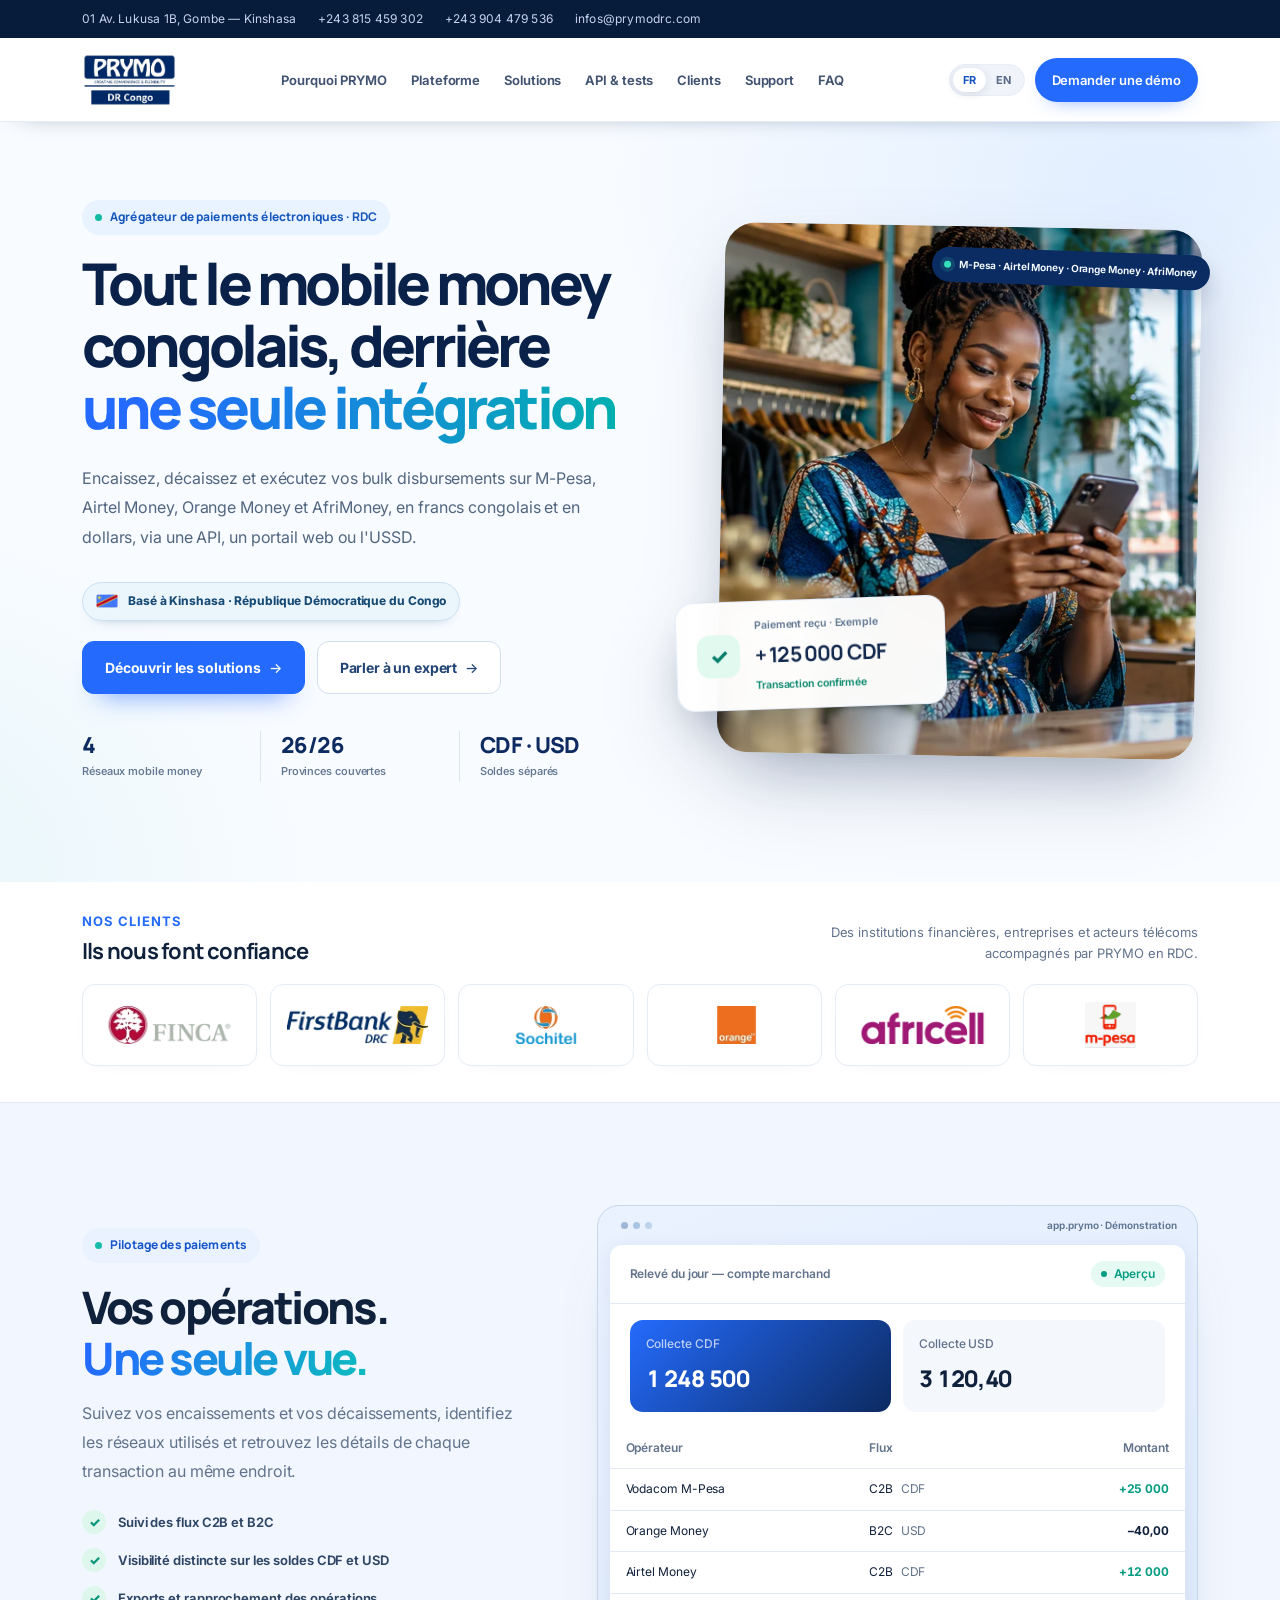
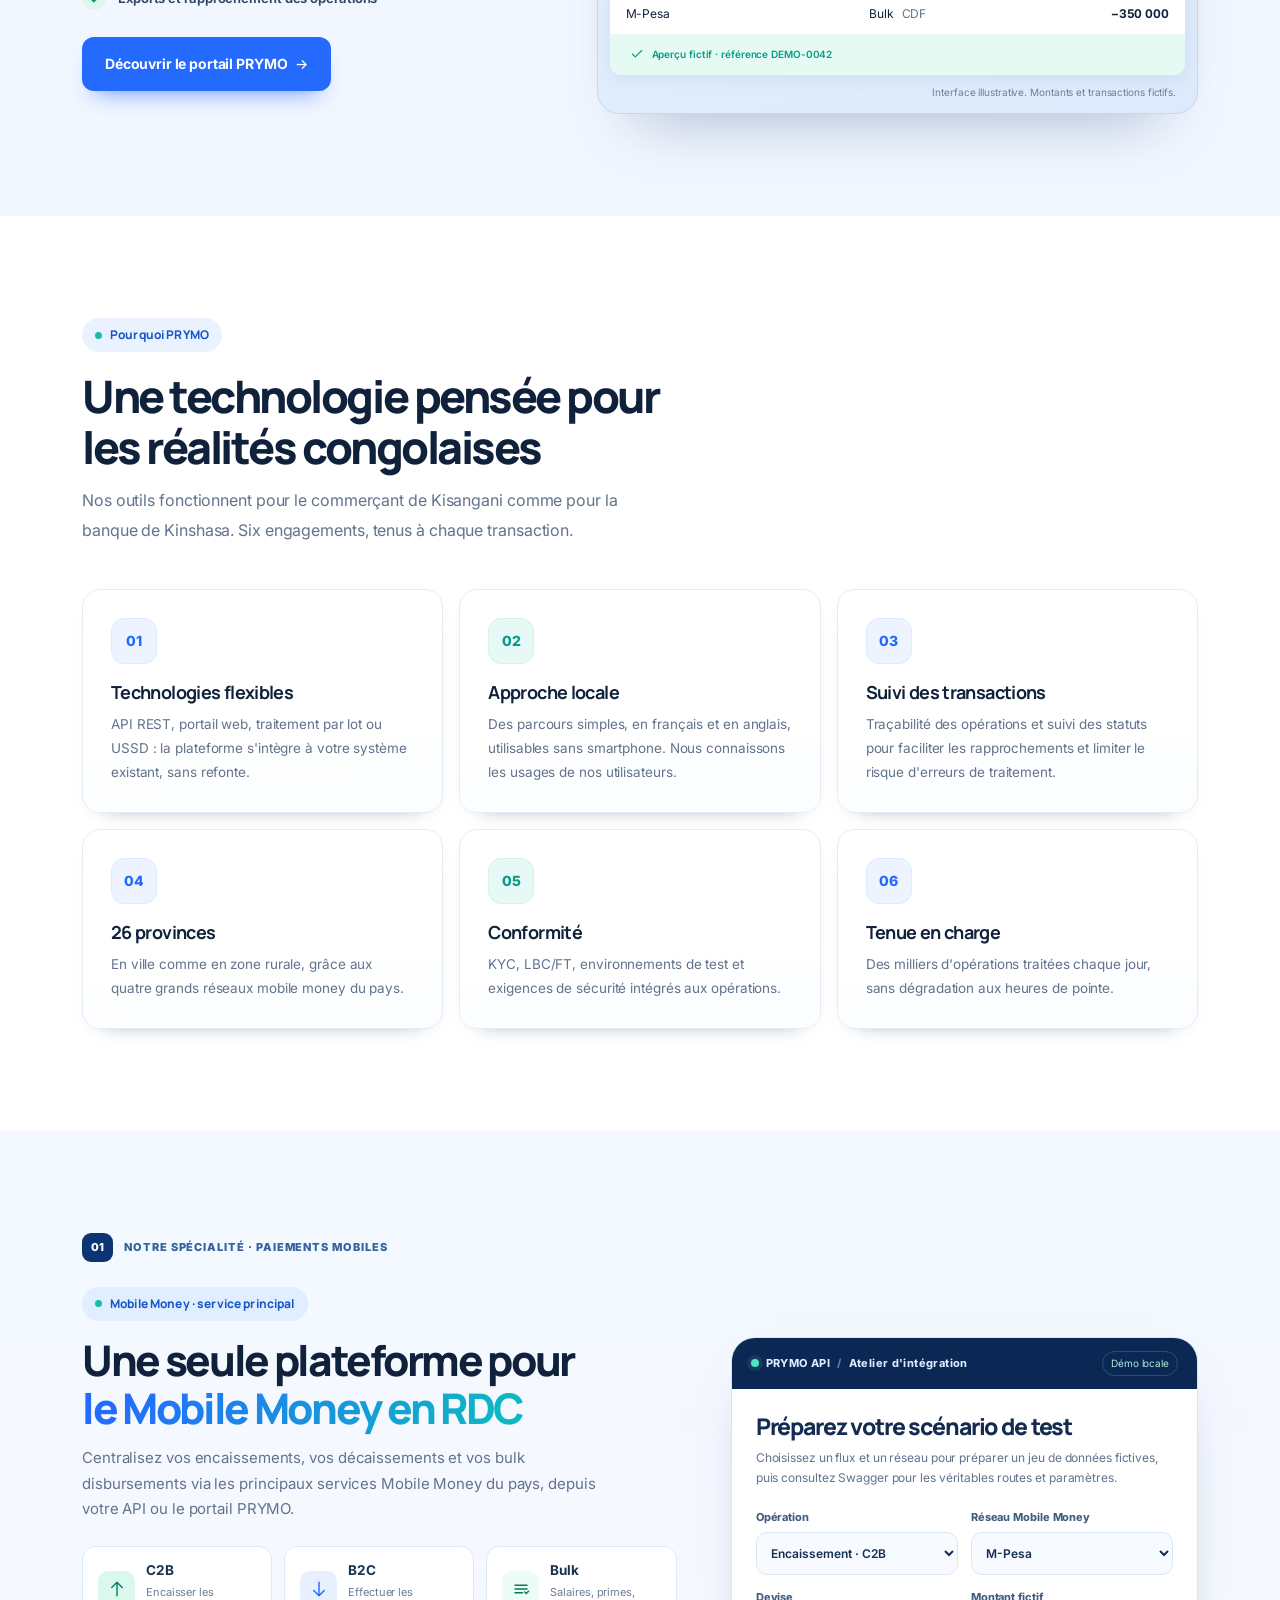
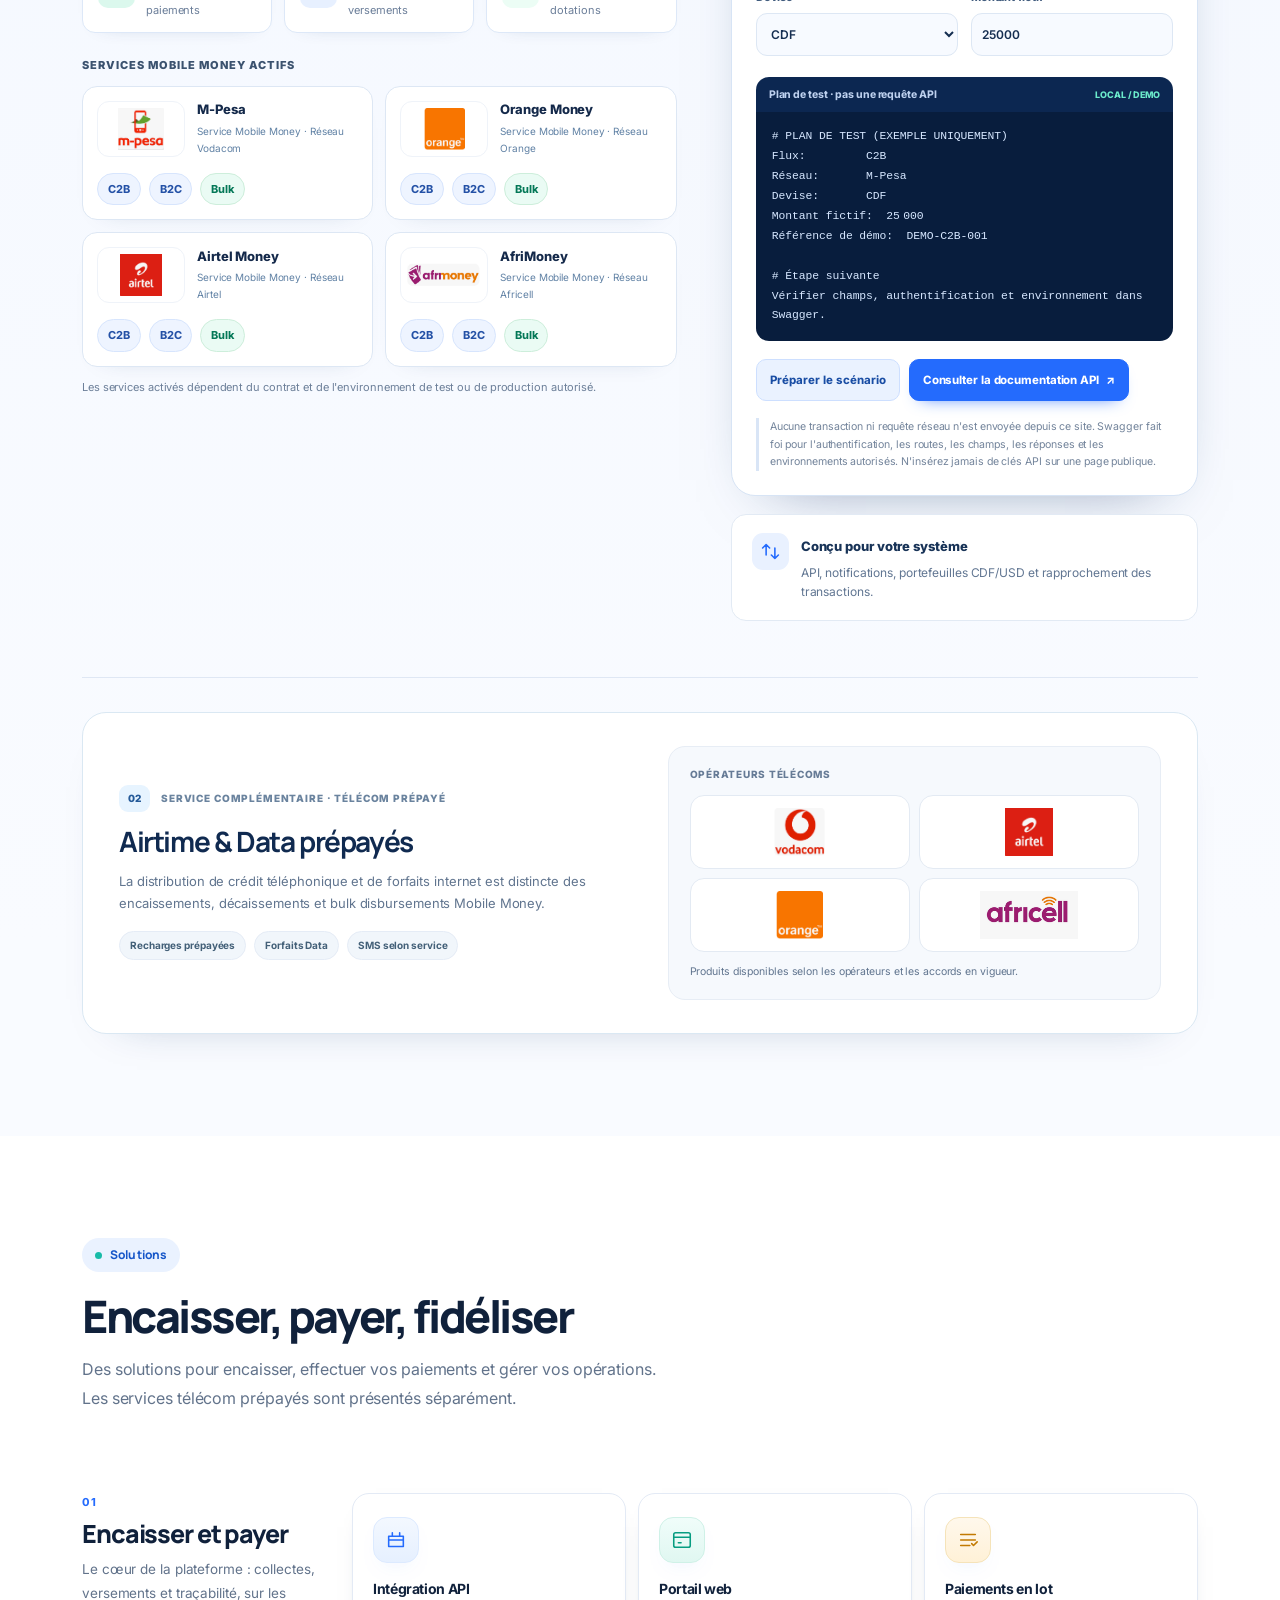
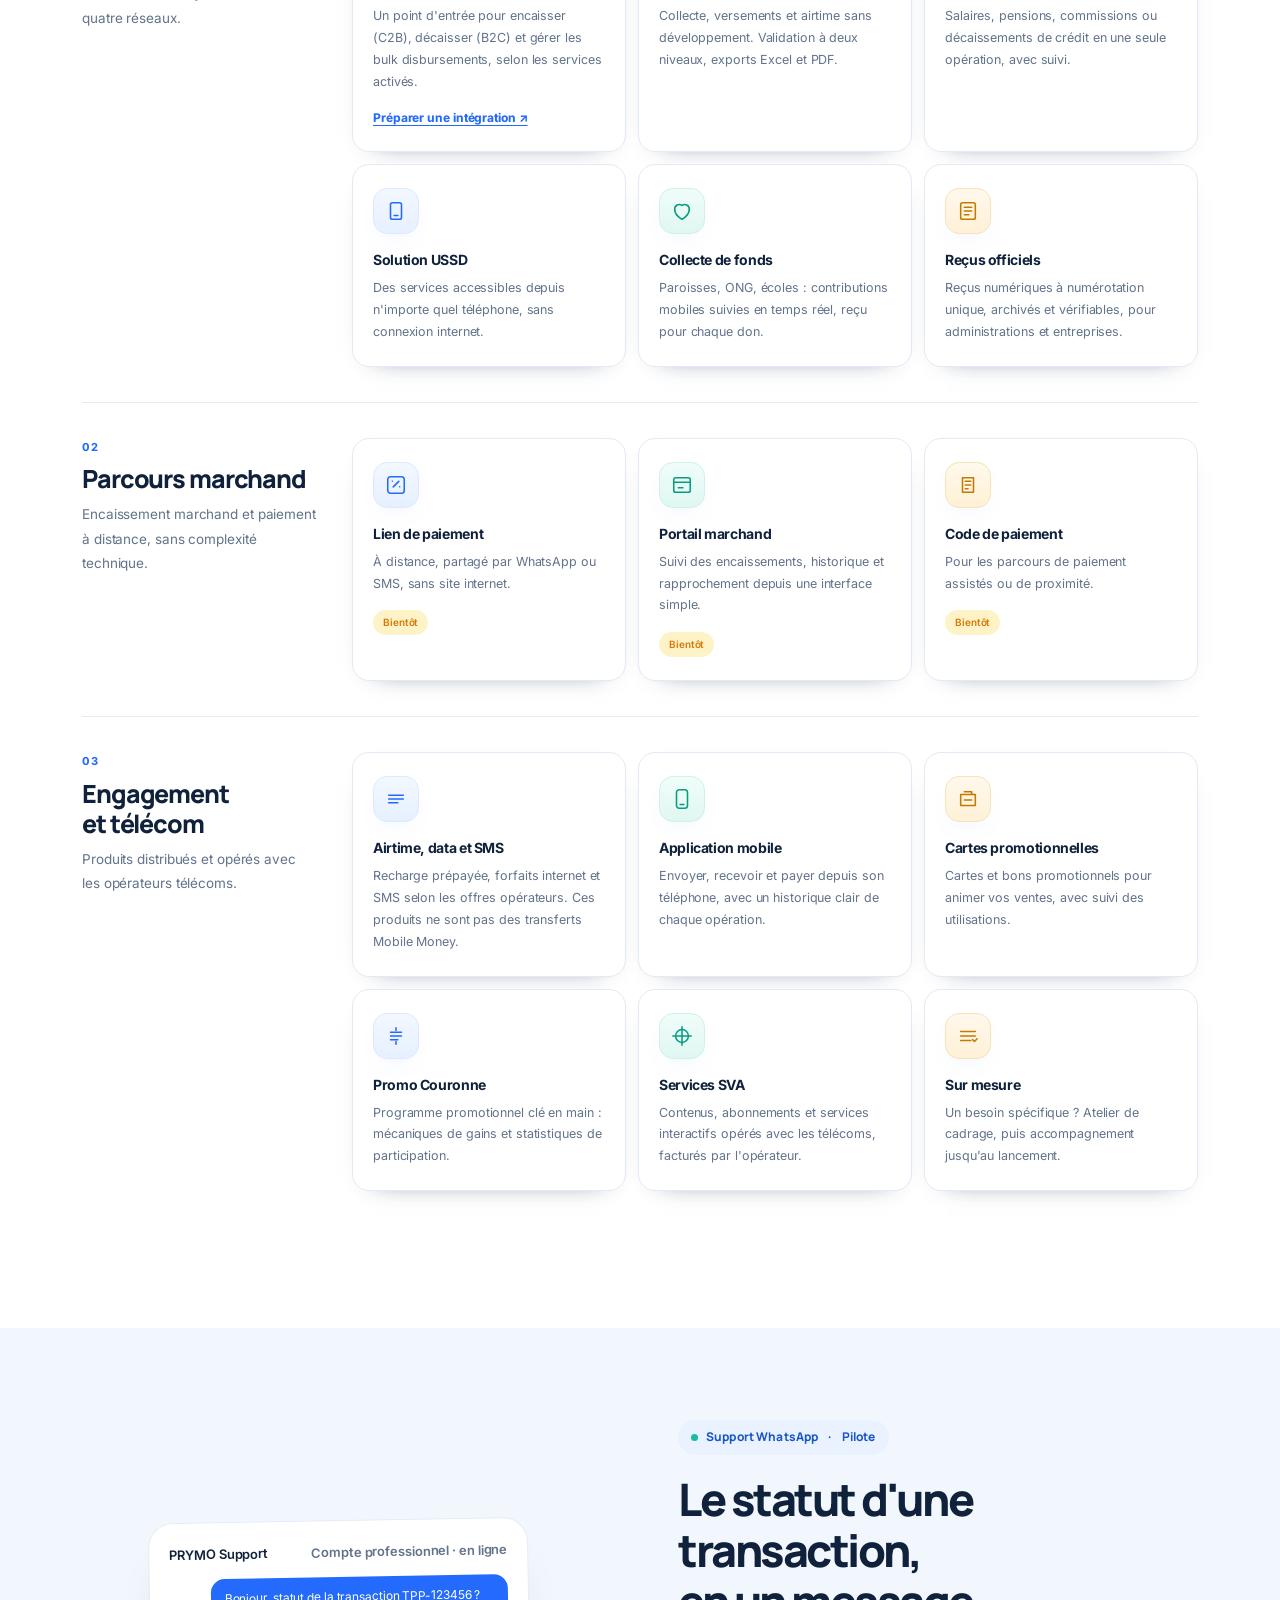
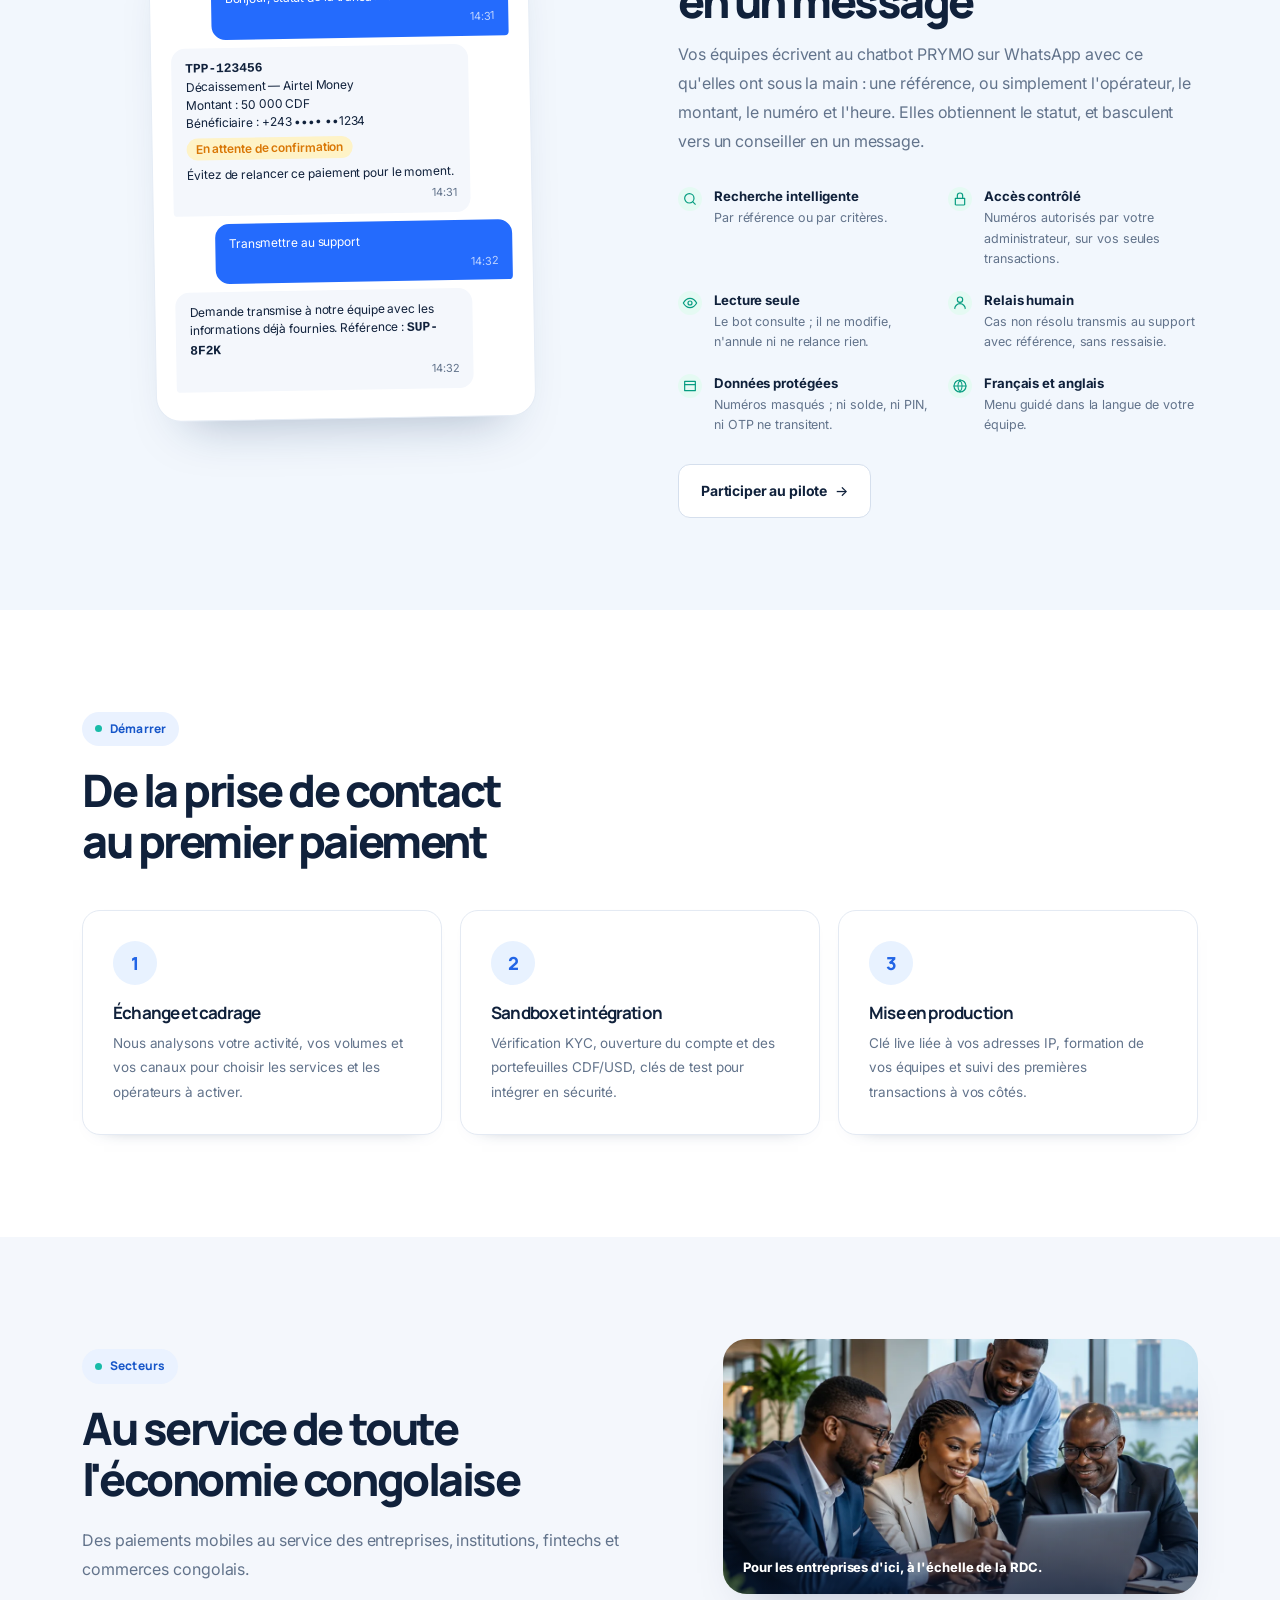
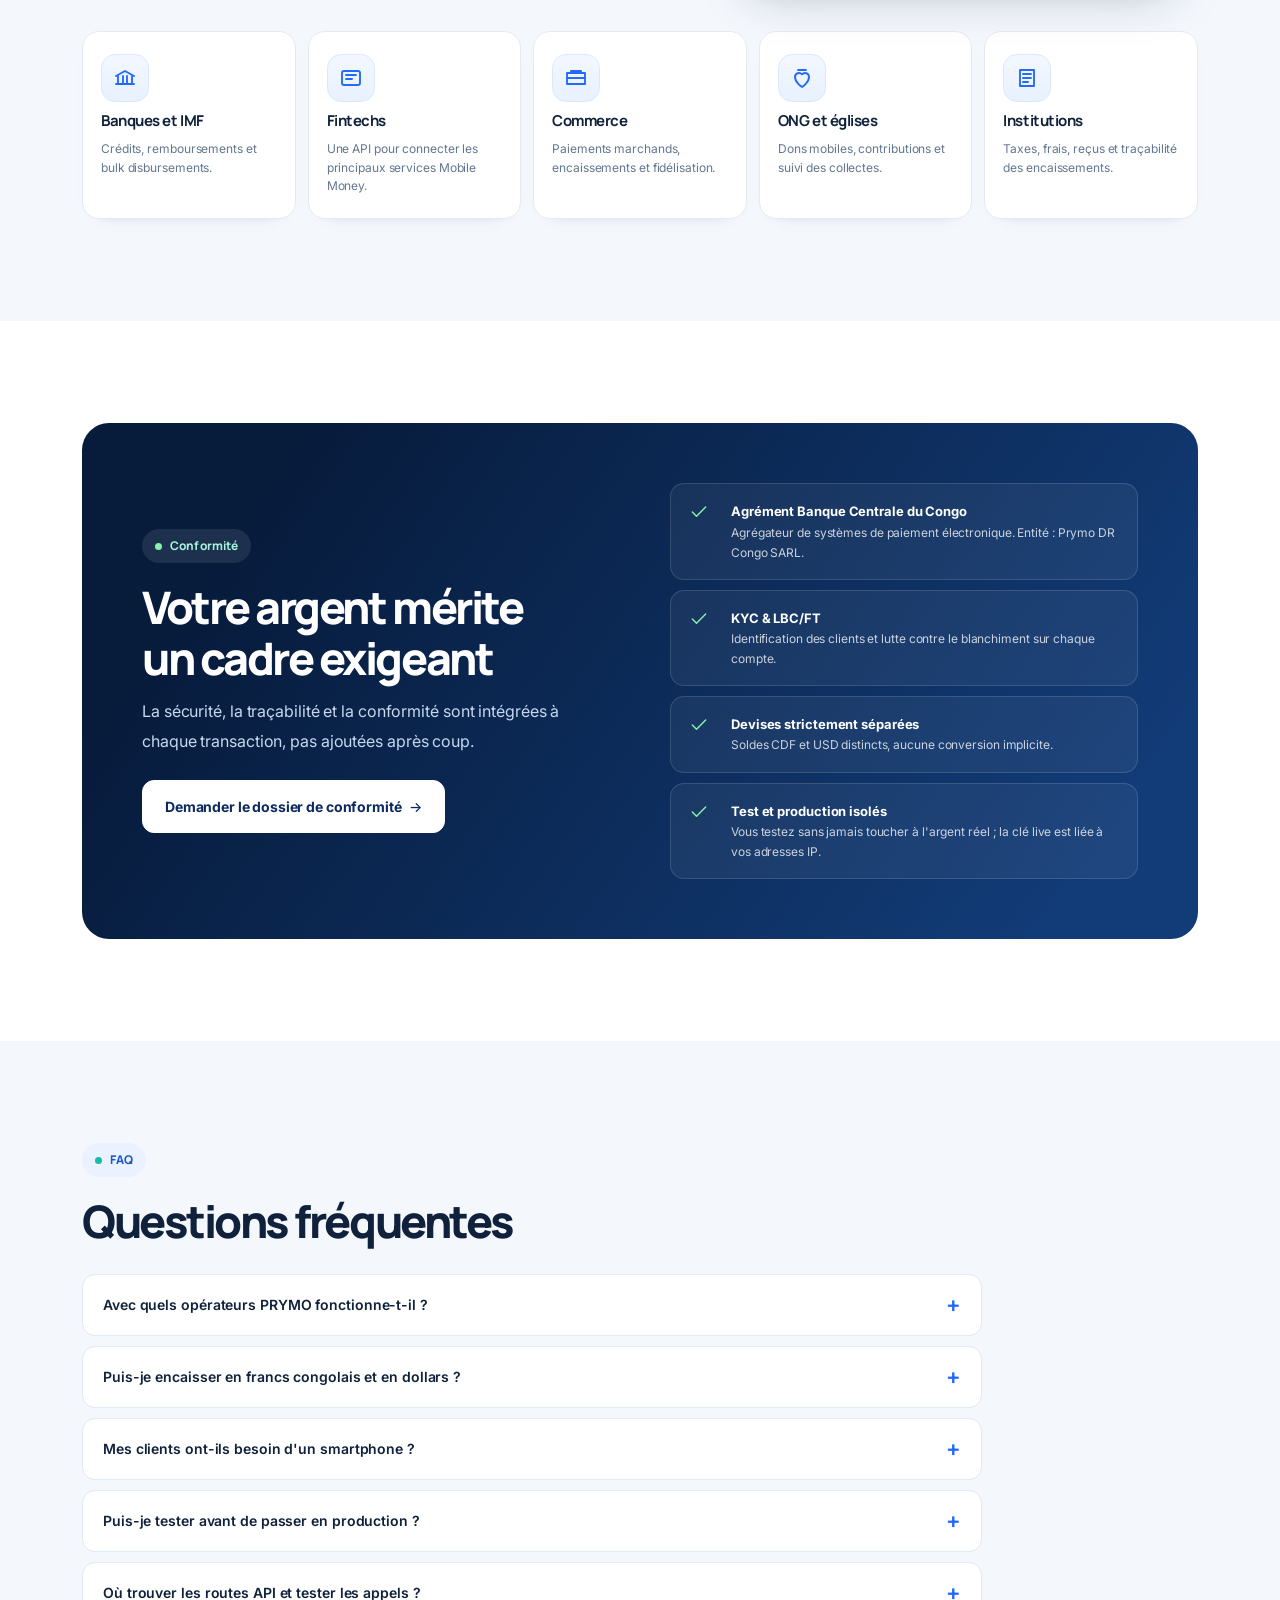
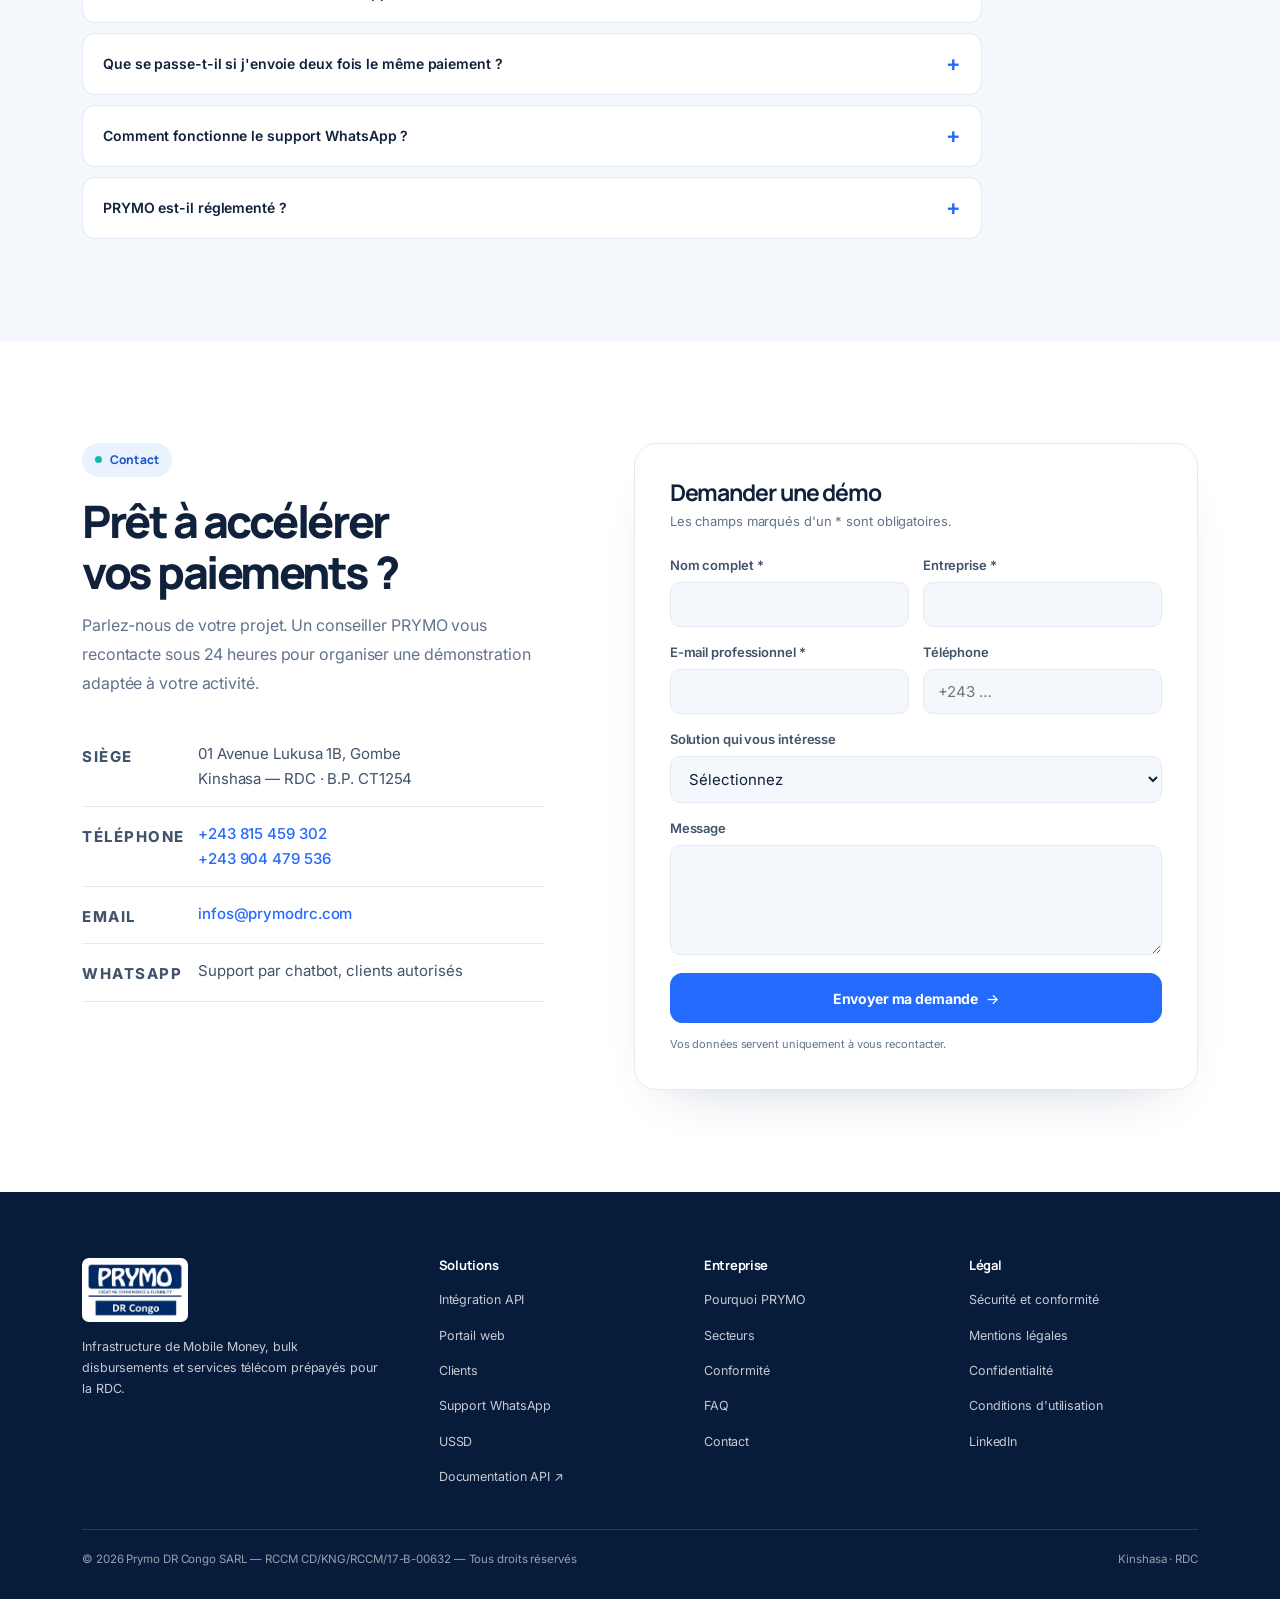
==== commit 41ff633a: "Pages légales (mentions, confidentialité, CGU), page merci + redirection formulaire, coordonnées off" ====
--- a/index.html
+++ b/index.html
@@ -718,7 +718,7 @@
 <body>
 <a class="skip-link" href="#main-content">Aller au contenu</a>
 <div class="ut"><div class="wrap">
-  <div class="ut-l"><span>1 bis Av. Lukusa, Gombe — Kinshasa</span><a href="tel:+243815459302">+243 815 459 302</a><a href="mailto:infos@prymodrc.com">infos@prymodrc.com</a></div>
+  <div class="ut-l"><span>01 Av. Lukusa 1B, Gombe — Kinshasa</span><a href="tel:+243815459302">+243 815 459 302</a><a href="tel:+243904479536">+243 904 479 536</a><a href="mailto:infos@prymodrc.com">infos@prymodrc.com</a></div>
 </div></div>
 
 <nav><div class="wrap">
@@ -991,15 +991,15 @@
     <div class="eyebrow">Contact</div><h2 class="h2" data-i18n-html="x_h">Prêt à accélérer<br>vos paiements ?</h2>
     <p class="lead" data-i18n="x_p">Parlez-nous de votre projet. Un conseiller PRYMO vous recontacte sous 24 heures pour organiser une démonstration adaptée à votre activité.</p>
     <div style="margin-top:28px">
-      <div class="ir"><div class="lbl" data-i18n="x_hq">Siège</div><div>1 bis Avenue Lukusa, Gombe<br>Kinshasa — RDC · B.P. CT1254</div></div>
-      <div class="ir"><div class="lbl" data-i18n="x_ph">Téléphone</div><div><a href="tel:+243815459302">+243 815 459 302</a></div></div>
+      <div class="ir"><div class="lbl" data-i18n="x_hq">Siège</div><div>01 Avenue Lukusa 1B, Gombe<br>Kinshasa — RDC · B.P. CT1254</div></div>
+      <div class="ir"><div class="lbl" data-i18n="x_ph">Téléphone</div><div><a href="tel:+243815459302">+243 815 459 302</a><br><a href="tel:+243904479536">+243 904 479 536</a></div></div>
       <div class="ir"><div class="lbl">Email</div><div><a href="mailto:infos@prymodrc.com">infos@prymodrc.com</a></div></div>
       <div class="ir"><div class="lbl">WhatsApp</div><div data-i18n="x_wa">Support par chatbot, clients autorisés</div></div>
     </div>
   </div>
   <form class="form" id="demoForm" action="https://formsubmit.co/infos@prymodrc.com" method="POST">
     <input type="hidden" name="_subject" id="emailSubject" value="Nouvelle demande de démo — prymodrc.com">
-    <input type="hidden" name="_next" value="https://prymodrc.com/#contact">
+    <input type="hidden" name="_next" value="https://prymodrc.com/merci.html">
     <input type="hidden" name="_captcha" value="true">
     <input type="hidden" name="_template" value="table">
     <input type="text" name="_honey" style="display:none">
@@ -1019,9 +1019,9 @@
     <div><div class="logo"><img src="assets/prymo-logo.png" alt="PRYMO DR Congo"></div><p class="fdesc" data-i18n="ft_d">Infrastructure de Mobile Money, bulk disbursements et services télécom prépayés pour la RDC.</p></div>
     <div><h4 data-i18n="n3">Solutions</h4><ul><li><a href="#api-tests" data-i18n="i1b">Intégration API</a></li><li><a href="#solutions" data-i18n="i2b">Portail web</a></li><li><a href="#clients" data-i18n="n4">Clients</a></li><li><a href="#support" data-i18n="s_ey2">Support WhatsApp</a></li><li><a href="#solutions">USSD</a></li><li><a href="https://tppdrc.myone4all.com/api/docs#" target="_blank" rel="noopener noreferrer" data-i18n="api_footer">Documentation API ↗</a></li></ul></div>
     <div><h4 data-i18n="ft_co">Entreprise</h4><ul><li><a href="#why" data-i18n="n1">Pourquoi PRYMO</a></li><li><a href="#sectors" data-i18n="k_ey">Secteurs</a></li><li><a href="#compliance" data-i18n="c_ey">Conformité</a></li><li><a href="#faq">FAQ</a></li><li><a href="#contact">Contact</a></li></ul></div>
-    <div><h4 data-i18n="ft_lg">Légal</h4><ul><li><a href="#compliance" data-i18n="ft_compliance">Sécurité et conformité</a></li><li><a href="mailto:infos@prymodrc.com?subject=Demande%20d%27informations%20juridiques" data-i18n="ft_legal">Informations juridiques</a></li><li><a href="https://www.linkedin.com/company/prymodrc" target="_blank" rel="noopener">LinkedIn</a></li></ul></div>
-  </div>
-  <div class="fbot"><span data-i18n="ft_c">© 2026 Prymo DR Congo SARL — Tous droits réservés</span><span>Kinshasa · RDC</span></div>
+    <div><h4 data-i18n="ft_lg">Légal</h4><ul><li><a href="#compliance" data-i18n="ft_compliance">Sécurité et conformité</a></li><li><a href="mentions-legales.html" data-i18n="ft_l1">Mentions légales</a></li><li><a href="confidentialite.html" data-i18n="ft_l2">Confidentialité</a></li><li><a href="cgu.html" data-i18n="ft_l3">Conditions d'utilisation</a></li><li><a href="https://www.linkedin.com/company/prymodrc" target="_blank" rel="noopener">LinkedIn</a></li></ul></div>
+  </div>
+  <div class="fbot"><span data-i18n="ft_c">© 2026 Prymo DR Congo SARL — RCCM CD/KNG/RCCM/17-B-00632 — Tous droits réservés</span><span>Kinshasa · RDC</span></div>
 </div></footer>
 
 <script>
@@ -1063,7 +1063,7 @@
 q_h:"Frequently asked questions",q1:"Which operators does PRYMO work with?",q1a:"For Mobile Money: M-Pesa, Airtel Money, Orange Money and AfriMoney. Airtime and data top-ups depend on the Vodacom, Airtel, Orange and Africell networks according to the enabled service.",q2:"Can I collect in Congolese francs and in dollars?",q2a:"Yes. Each account has separate CDF and USD wallets. The currency is always explicit and no conversion is made without your knowledge.",q3:"Do my customers need a smartphone?",q3a:"No. Mobile money and the USSD solution work on any phone. Payment links and the merchant portal complement the offer for smartphone users.",q4:"Can I test before going to production?",q4a:"Tests should use PRYMO-authorised test access in the environment stated in the API documentation. Confirm activation requirements with our team before production.",q5:"What happens if I send the same payment twice?",q5a:"Before retrying, check the transaction status and follow the API documentation's retry guidance to avoid duplicate payments.",q6:"How does WhatsApp support work?",q6a:"Your administrator authorises your team's WhatsApp numbers. They send a reference or a few details and receive the transaction status. If the answer is not enough, the request goes to PRYMO support with a tracking reference.",q7:"Is PRYMO regulated?",q7a:"Yes. PRYMO DRC is an electronic payment system aggregator licensed by the Banque Centrale du Congo, with a KYC and AML/CFT framework.",
 x_h:"Ready to speed up<br>your payments?",x_p:"Tell us about your project. A PRYMO adviser gets back to you within 24 hours to arrange a demonstration suited to your business.",x_hq:"Head office",x_ph:"Phone",x_wa:"Chatbot support, authorised clients",
 fm_h:"Request a demo",fm_s:"Fields marked with * are required.",f_name:"Full name *",f_co:"Company *",f_mail:"Business e-mail *",f_tel:"Phone",f_sol:"Solution of interest",f_sel:"Select",f_send:"Send my request",f_note:"Your details are used only to get back to you.",
-ft_d:"Mobile Money infrastructure, bulk disbursements and prepaid telecom services for the DRC.",ft_co:"Company",ft_lg:"Legal",ft_l1:"Legal notice",ft_l2:"Privacy",ft_l3:"Terms of use",ft_c:"© 2026 Prymo DR Congo SARL — All rights reserved"
+ft_d:"Mobile Money infrastructure, bulk disbursements and prepaid telecom services for the DRC.",ft_co:"Company",ft_lg:"Legal",ft_l1:"Legal notice",ft_l2:"Privacy",ft_l3:"Terms of use",ft_c:"© 2026 Prymo DR Congo SARL — RCCM CD/KNG/RCCM/17-B-00632 — All rights reserved"
 ,
 hv_pay:"Payment received · Example",hv_succ:"Payment confirmed",hv_stack:"M-Pesa · Airtel Money · Orange Money · AfriMoney",
 ov_eye:"Payment operations",ov_title:'Your transactions.<br><span class="brand-gradient">One clear view.</span>',ov_p:"Track collections, payouts and bulk disbursements, review activity by mobile money provider and find every transaction in one place.",ov_b1:"Track C2B, B2C and bulk flows",ov_b2:"Separate visibility for CDF and USD wallets",ov_b3:"Exports and transaction reconciliation",ov_cta:"Explore the PRYMO portal",ov_demo:"Illustrative interface. Fictional transactions and amounts.",sector_intro:"Mobile payments for businesses, institutions, fintechs and merchants across the DRC.",team_caption:"Built for local businesses, designed to scale across the DRC.",ft_compliance:"Security and compliance",ft_legal:"Legal information"}};
